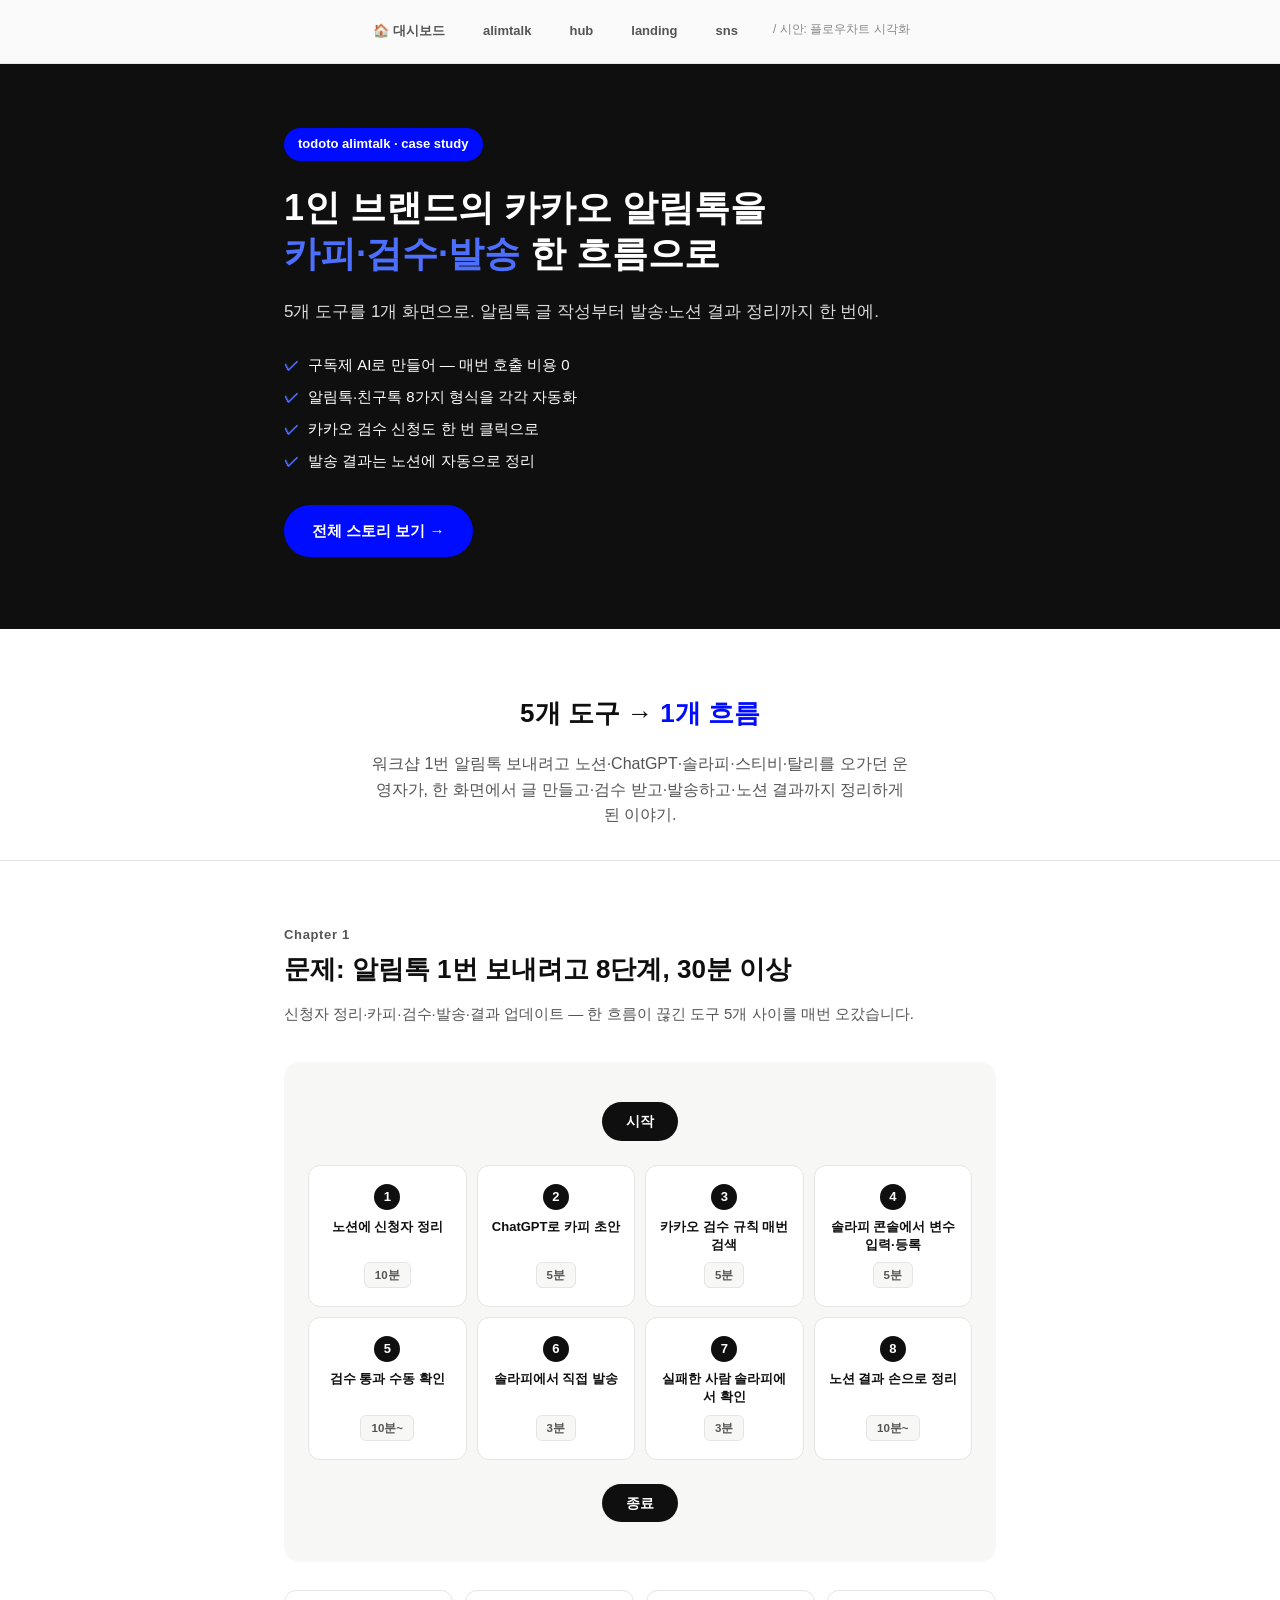
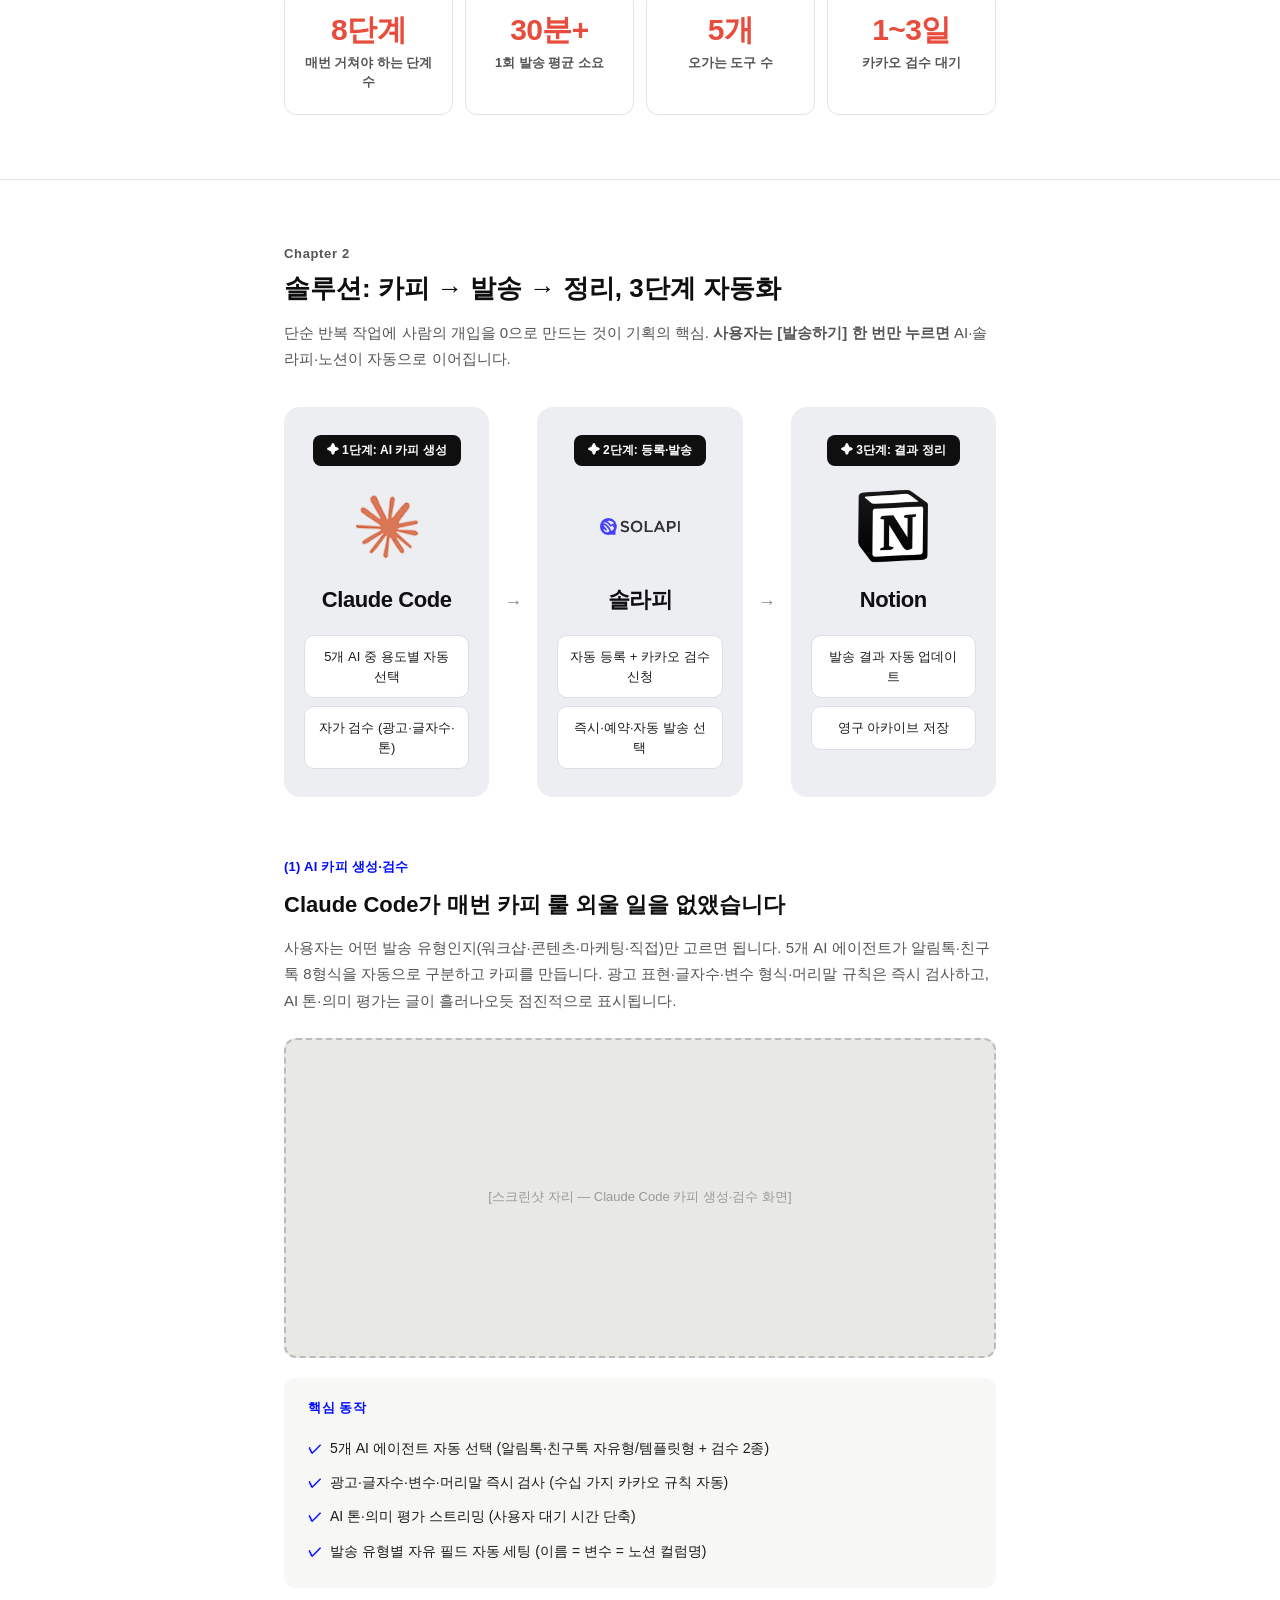
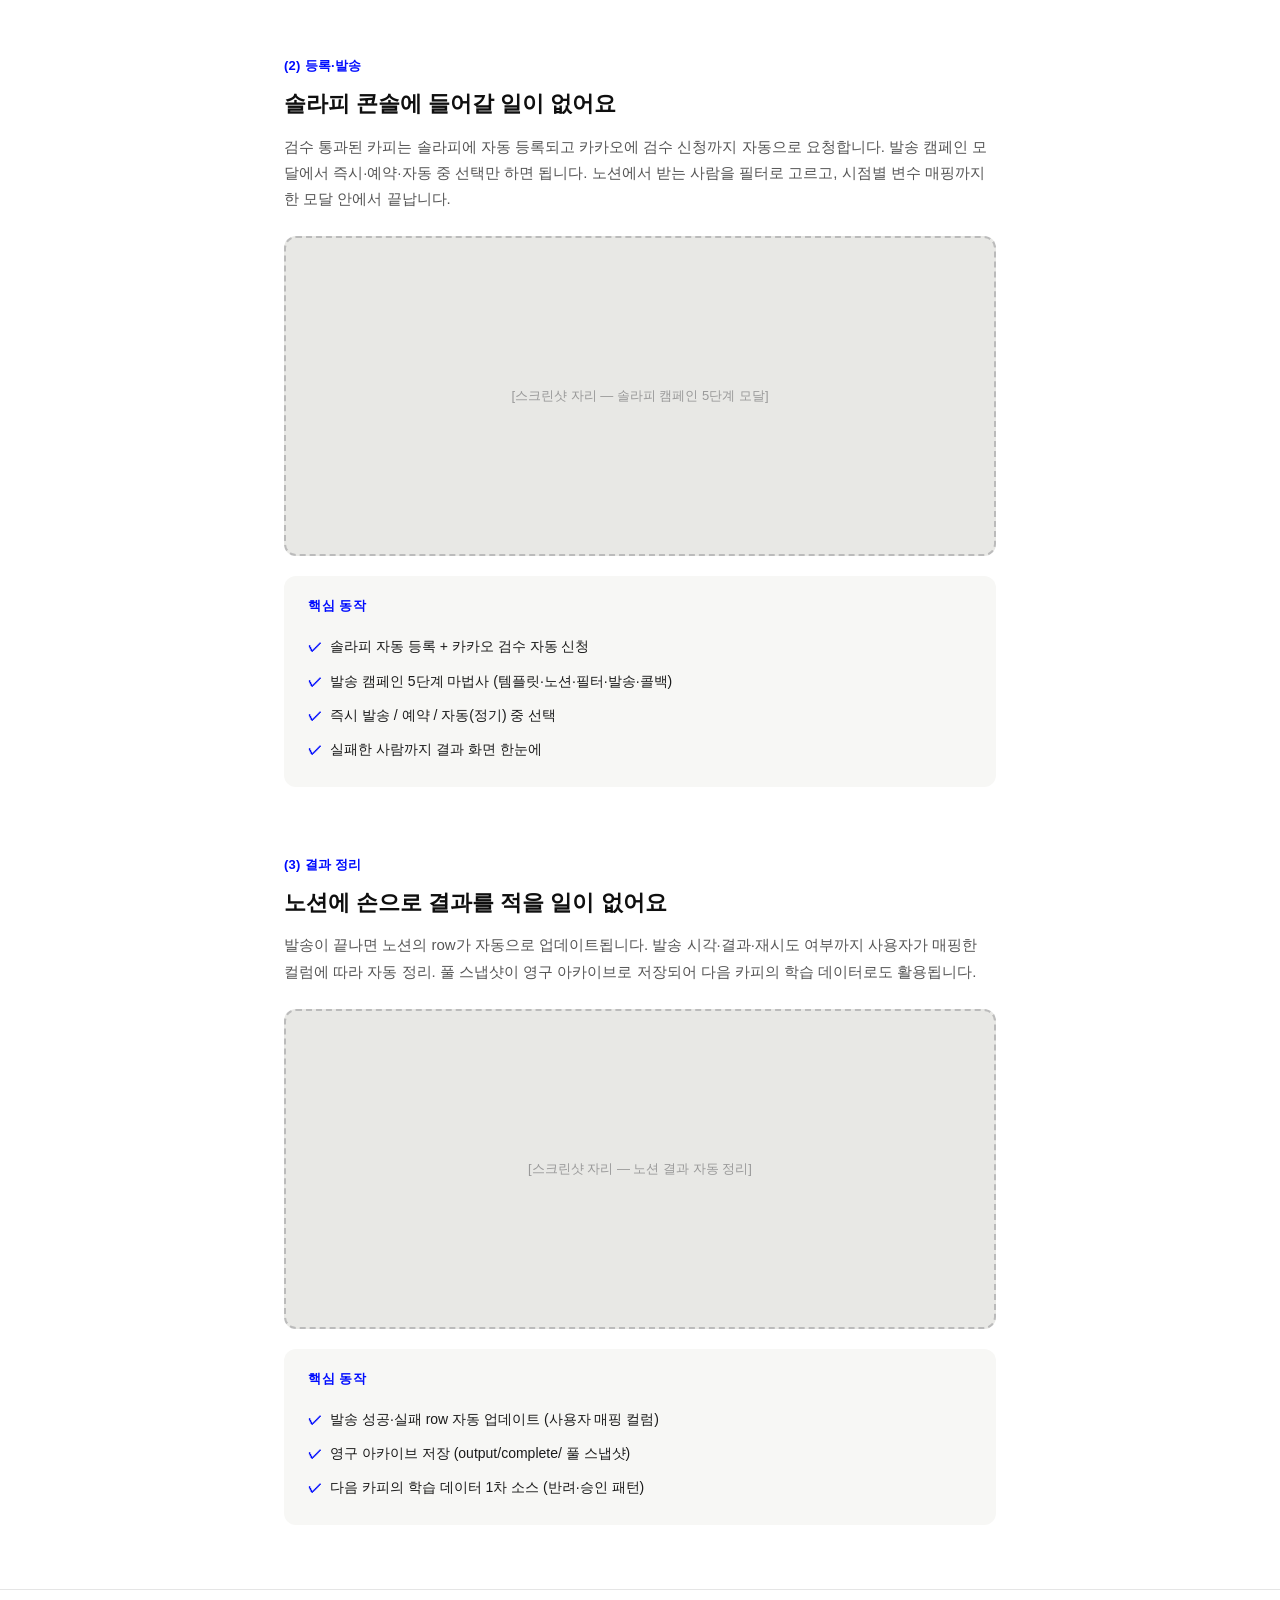
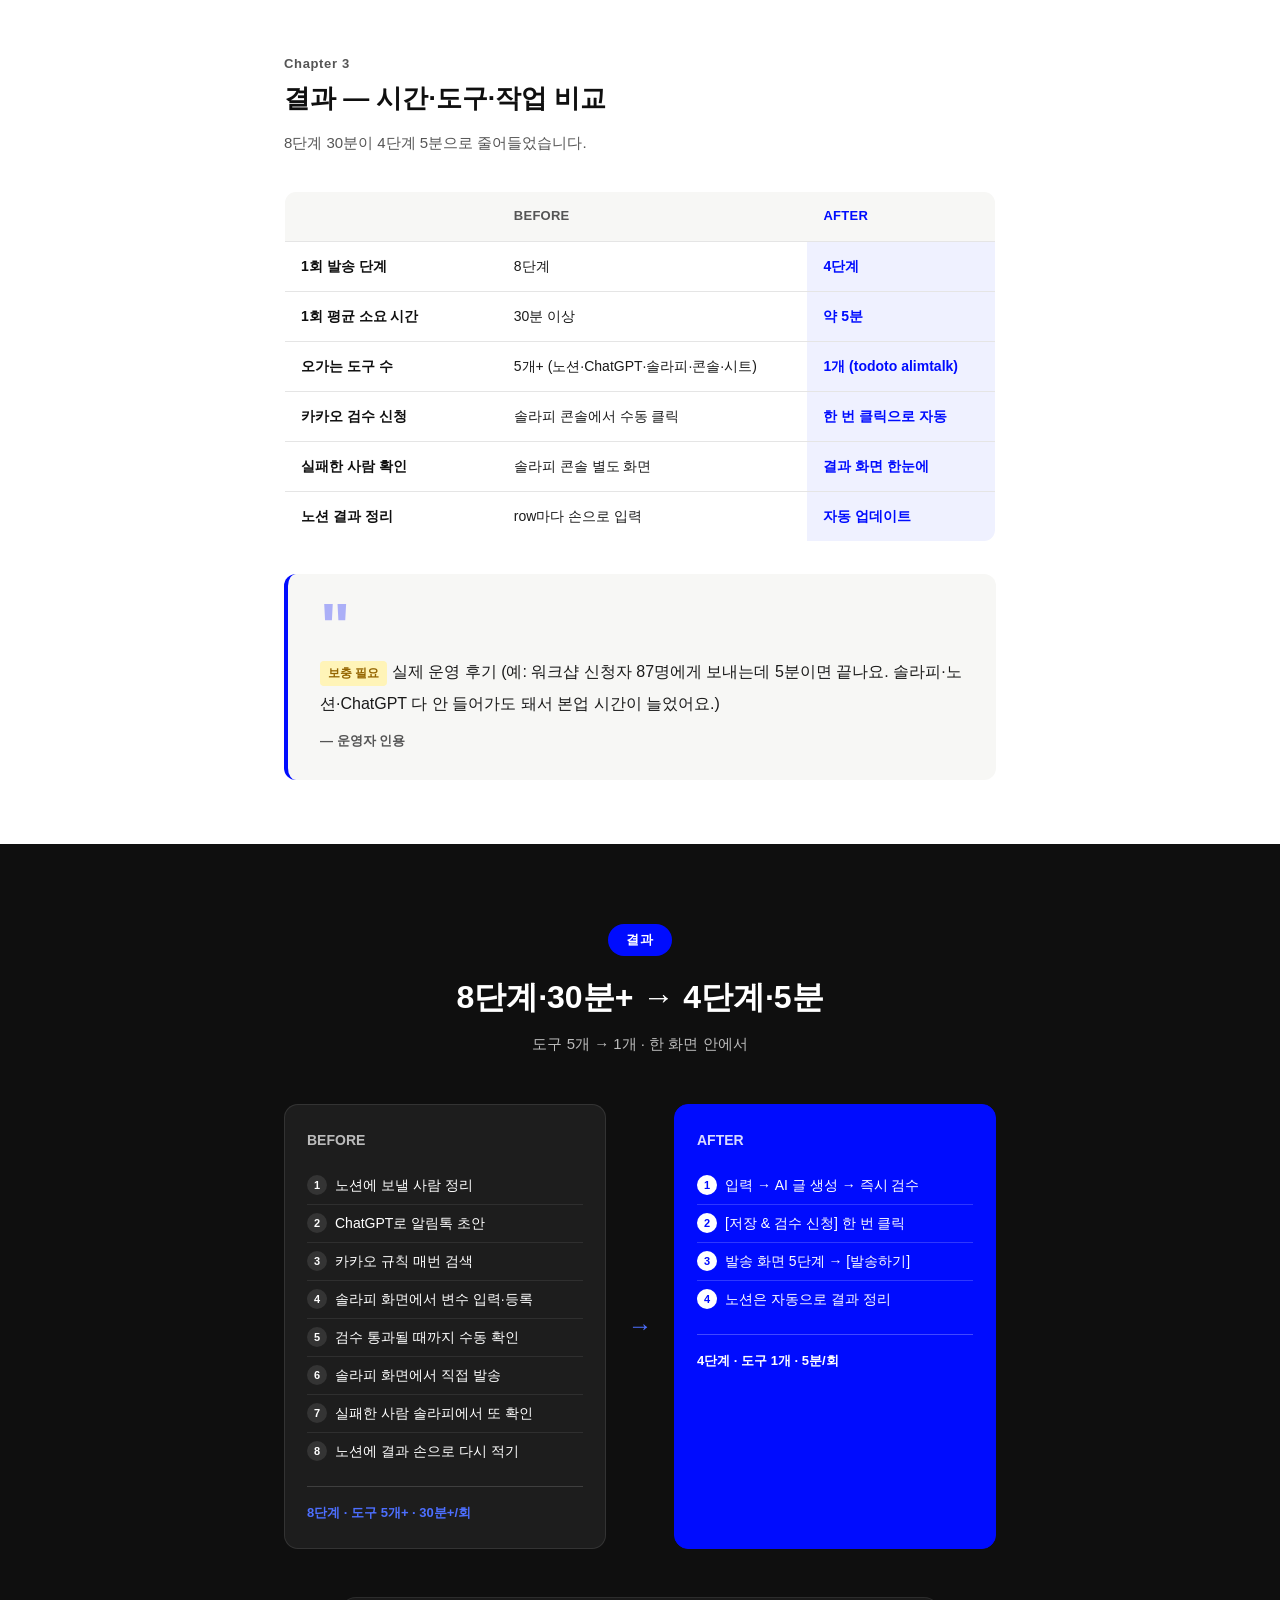
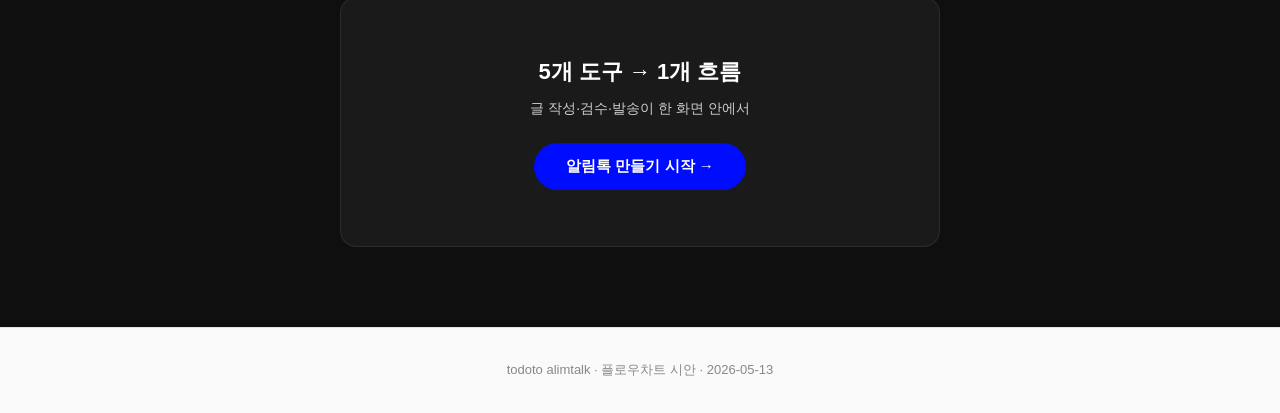
==== alimtalk-flow.html @ 2b2f8ad3 "도구 이름 22px 한 줄 + Chapter 1을 4x2 병렬 그리드로 (페이지 길이 단축)" ====
<!DOCTYPE html>
<html lang="ko">
<head>
<meta charset="UTF-8">
<meta name="viewport" content="width=device-width, initial-scale=1.0">
<title>todoto alimtalk — 플로우차트 시안</title>
<link rel="stylesheet" href="style.css">
</head>
<body>

<nav class="case-nav">
  <a href="index.html">🏠 대시보드</a>
  <a href="alimtalk.html">alimtalk</a>
  <a href="hub.html">hub</a>
  <a href="landing.html">landing</a>
  <a href="sns.html">sns</a>
  <span style="font-size:12px;color:var(--gray-light);padding:6px 12px;">/ 시안: 플로우차트 시각화</span>
</nav>

<section class="hero">
  <div class="container">
    <div class="brand-tag">todoto alimtalk · case study</div>
    <h1>1인 브랜드의 카카오 알림톡을<br><em>카피·검수·발송</em> 한 흐름으로</h1>
    <p class="sub">5개 도구를 1개 화면으로. 알림톡 글 작성부터 발송·노션 결과 정리까지 한 번에.</p>
    <ul class="bullets">
      <li>구독제 AI로 만들어 — 매번 호출 비용 0</li>
      <li>알림톡·친구톡 8가지 형식을 각각 자동화</li>
      <li>카카오 검수 신청도 한 번 클릭으로</li>
      <li>발송 결과는 노션에 자동으로 정리</li>
    </ul>
    <a href="#chapter-1" class="cta">전체 스토리 보기 →</a>
  </div>
</section>

<section class="intro">
  <div class="container">
    <h2>5개 도구 → <em>1개 흐름</em></h2>
    <p>워크샵 1번 알림톡 보내려고 노션·ChatGPT·솔라피·스티비·탈리를 오가던 운영자가, 한 화면에서 글 만들고·검수 받고·발송하고·노션 결과까지 정리하게 된 이야기.</p>
  </div>
</section>

<!-- Chapter 1: 문제 -->
<section class="chapter" id="chapter-1">
  <div class="container">
    <div class="chapter-label">Chapter 1</div>
    <h2 class="chapter-title">문제: 알림톡 1번 보내려고 8단계, 30분 이상</h2>
    <p class="chapter-intro">신청자 정리·카피·검수·발송·결과 업데이트 — 한 흐름이 끊긴 도구 5개 사이를 매번 오갔습니다.</p>

    <div class="flow-board">
      <div class="flow-cap-wrap"><span class="flow-cap">시작</span></div>

      <div class="flow-grid">
        <div class="flow-box">
          <span class="fbnum">1</span>
          <span class="fbtext">노션에 신청자 정리</span>
          <span class="fbtime">10분</span>
        </div>
        <div class="flow-box">
          <span class="fbnum">2</span>
          <span class="fbtext">ChatGPT로 카피 초안</span>
          <span class="fbtime">5분</span>
        </div>
        <div class="flow-box">
          <span class="fbnum">3</span>
          <span class="fbtext">카카오 검수 규칙 매번 검색</span>
          <span class="fbtime">5분</span>
        </div>
        <div class="flow-box">
          <span class="fbnum">4</span>
          <span class="fbtext">솔라피 콘솔에서 변수 입력·등록</span>
          <span class="fbtime">5분</span>
        </div>
        <div class="flow-box">
          <span class="fbnum">5</span>
          <span class="fbtext">검수 통과 수동 확인</span>
          <span class="fbtime">10분~</span>
        </div>
        <div class="flow-box">
          <span class="fbnum">6</span>
          <span class="fbtext">솔라피에서 직접 발송</span>
          <span class="fbtime">3분</span>
        </div>
        <div class="flow-box">
          <span class="fbnum">7</span>
          <span class="fbtext">실패한 사람 솔라피에서 확인</span>
          <span class="fbtime">3분</span>
        </div>
        <div class="flow-box">
          <span class="fbnum">8</span>
          <span class="fbtext">노션 결과 손으로 정리</span>
          <span class="fbtime">10분~</span>
        </div>
      </div>

      <div class="flow-cap-wrap"><span class="flow-cap">종료</span></div>
    </div>

    <div class="pain-stats">
      <div class="pain-stat">
        <div class="ps-num">8단계</div>
        <div class="ps-label">매번 거쳐야 하는 단계 수</div>
      </div>
      <div class="pain-stat">
        <div class="ps-num">30분+</div>
        <div class="ps-label">1회 발송 평균 소요</div>
      </div>
      <div class="pain-stat">
        <div class="ps-num">5개</div>
        <div class="ps-label">오가는 도구 수</div>
      </div>
      <div class="pain-stat">
        <div class="ps-num">1~3일</div>
        <div class="ps-label">카카오 검수 대기</div>
      </div>
    </div>
  </div>
</section>

<!-- Chapter 2: 솔루션 (가로 3단계) -->
<section class="chapter" id="chapter-2">
  <div class="container">
    <div class="chapter-label">Chapter 2</div>
    <h2 class="chapter-title">솔루션: 카피 → 발송 → 정리, 3단계 자동화</h2>
    <p class="chapter-intro">단순 반복 작업에 사람의 개입을 0으로 만드는 것이 기획의 핵심. <strong>사용자는 [발송하기] 한 번만 누르면</strong> AI·솔라피·노션이 자동으로 이어집니다.</p>

    <div class="flow-horizontal">
      <div class="flow-h-step">
        <span class="h-badge">✦ 1단계: AI 카피 생성</span>
        <div class="h-tool-mark">
          <img src="assets/icons/claude-code.png" alt="Claude Code">
        </div>
        <h4 class="h-title">Claude Code</h4>
        <div class="h-feature">5개 AI 중 용도별 자동 선택</div>
        <div class="h-feature">자가 검수 (광고·글자수·톤)</div>
      </div>

      <div class="arrow-x">→</div>

      <div class="flow-h-step">
        <span class="h-badge">✦ 2단계: 등록·발송</span>
        <div class="h-tool-mark">
          <img src="assets/icons/solapi.png" alt="솔라피">
        </div>
        <h4 class="h-title">솔라피</h4>
        <div class="h-feature">자동 등록 + 카카오 검수 신청</div>
        <div class="h-feature">즉시·예약·자동 발송 선택</div>
      </div>

      <div class="arrow-x">→</div>

      <div class="flow-h-step">
        <span class="h-badge">✦ 3단계: 결과 정리</span>
        <div class="h-tool-mark">
          <img src="assets/icons/notion.png" alt="Notion">
        </div>
        <h4 class="h-title">Notion</h4>
        <div class="h-feature">발송 결과 자동 업데이트</div>
        <div class="h-feature">영구 아카이브 저장</div>
      </div>
    </div>

    <!-- 단계별 상세 -->
    <div class="stage-detail">
      <span class="stage-label">(1) AI 카피 생성·검수</span>
      <h3 class="stage-heading">Claude Code가 매번 카피 룰 외울 일을 없앴습니다</h3>
      <p class="stage-body">사용자는 어떤 발송 유형인지(워크샵·콘텐츠·마케팅·직접)만 고르면 됩니다. 5개 AI 에이전트가 알림톡·친구톡 8형식을 자동으로 구분하고 카피를 만듭니다. 광고 표현·글자수·변수 형식·머리말 규칙은 즉시 검사하고, AI 톤·의미 평가는 글이 흘러나오듯 점진적으로 표시됩니다.</p>
      <div class="stage-screenshot">[스크린샷 자리 — Claude Code 카피 생성·검수 화면]</div>
      <div class="stage-aside">
        <h4>핵심 동작</h4>
        <ul>
          <li>5개 AI 에이전트 자동 선택 (알림톡·친구톡 자유형/템플릿형 + 검수 2종)</li>
          <li>광고·글자수·변수·머리말 즉시 검사 (수십 가지 카카오 규칙 자동)</li>
          <li>AI 톤·의미 평가 스트리밍 (사용자 대기 시간 단축)</li>
          <li>발송 유형별 자유 필드 자동 세팅 (이름 = 변수 = 노션 컬럼명)</li>
        </ul>
      </div>
    </div>

    <div class="stage-detail">
      <span class="stage-label">(2) 등록·발송</span>
      <h3 class="stage-heading">솔라피 콘솔에 들어갈 일이 없어요</h3>
      <p class="stage-body">검수 통과된 카피는 솔라피에 자동 등록되고 카카오에 검수 신청까지 자동으로 요청합니다. 발송 캠페인 모달에서 즉시·예약·자동 중 선택만 하면 됩니다. 노션에서 받는 사람을 필터로 고르고, 시점별 변수 매핑까지 한 모달 안에서 끝납니다.</p>
      <div class="stage-screenshot">[스크린샷 자리 — 솔라피 캠페인 5단계 모달]</div>
      <div class="stage-aside">
        <h4>핵심 동작</h4>
        <ul>
          <li>솔라피 자동 등록 + 카카오 검수 자동 신청</li>
          <li>발송 캠페인 5단계 마법사 (템플릿·노션·필터·발송·콜백)</li>
          <li>즉시 발송 / 예약 / 자동(정기) 중 선택</li>
          <li>실패한 사람까지 결과 화면 한눈에</li>
        </ul>
      </div>
    </div>

    <div class="stage-detail">
      <span class="stage-label">(3) 결과 정리</span>
      <h3 class="stage-heading">노션에 손으로 결과를 적을 일이 없어요</h3>
      <p class="stage-body">발송이 끝나면 노션의 row가 자동으로 업데이트됩니다. 발송 시각·결과·재시도 여부까지 사용자가 매핑한 컬럼에 따라 자동 정리. 풀 스냅샷이 영구 아카이브로 저장되어 다음 카피의 학습 데이터로도 활용됩니다.</p>
      <div class="stage-screenshot">[스크린샷 자리 — 노션 결과 자동 정리]</div>
      <div class="stage-aside">
        <h4>핵심 동작</h4>
        <ul>
          <li>발송 성공·실패 row 자동 업데이트 (사용자 매핑 컬럼)</li>
          <li>영구 아카이브 저장 (output/complete/ 풀 스냅샷)</li>
          <li>다음 카피의 학습 데이터 1차 소스 (반려·승인 패턴)</li>
        </ul>
      </div>
    </div>
  </div>
</section>

<!-- Chapter 3: 결과 비교 + 후기 (E) -->
<section class="chapter" id="chapter-3">
  <div class="container">
    <div class="chapter-label">Chapter 3</div>
    <h2 class="chapter-title">결과 — 시간·도구·작업 비교</h2>
    <p class="chapter-intro">8단계 30분이 4단계 5분으로 줄어들었습니다.</p>

    <table class="result-table">
      <thead>
        <tr>
          <th></th>
          <th>BEFORE</th>
          <th class="th-after">AFTER</th>
        </tr>
      </thead>
      <tbody>
        <tr>
          <td>1회 발송 단계</td>
          <td>8단계</td>
          <td class="cell-after">4단계</td>
        </tr>
        <tr>
          <td>1회 평균 소요 시간</td>
          <td>30분 이상</td>
          <td class="cell-after">약 5분</td>
        </tr>
        <tr>
          <td>오가는 도구 수</td>
          <td>5개+ (노션·ChatGPT·솔라피·콘솔·시트)</td>
          <td class="cell-after">1개 (todoto alimtalk)</td>
        </tr>
        <tr>
          <td>카카오 검수 신청</td>
          <td>솔라피 콘솔에서 수동 클릭</td>
          <td class="cell-after">한 번 클릭으로 자동</td>
        </tr>
        <tr>
          <td>실패한 사람 확인</td>
          <td>솔라피 콘솔 별도 화면</td>
          <td class="cell-after">결과 화면 한눈에</td>
        </tr>
        <tr>
          <td>노션 결과 정리</td>
          <td>row마다 손으로 입력</td>
          <td class="cell-after">자동 업데이트</td>
        </tr>
      </tbody>
    </table>

    <div class="quote-card">
      <div class="quote-mark">"</div>
      <p class="quote-text"><span class="todo">보충 필요</span> 실제 운영 후기 (예: 워크샵 신청자 87명에게 보내는데 5분이면 끝나요. 솔라피·노션·ChatGPT 다 안 들어가도 돼서 본업 시간이 늘었어요.)</p>
      <div class="quote-author">— 운영자 인용</div>
    </div>
  </div>
</section>

<!-- Chapter 4: 결과 (원본 AFTER 섹션) -->
<section class="after-section">
  <div class="container">
    <span class="badge">결과</span>
    <h2>8단계·30분+ → 4단계·5분</h2>
    <p class="sub">도구 5개 → 1개 · 한 화면 안에서</p>

    <div class="ba-grid">
      <div class="ba-card">
        <h3>BEFORE</h3>
        <ol>
          <li>노션에 보낼 사람 정리</li>
          <li>ChatGPT로 알림톡 초안</li>
          <li>카카오 규칙 매번 검색</li>
          <li>솔라피 화면에서 변수 입력·등록</li>
          <li>검수 통과될 때까지 수동 확인</li>
          <li>솔라피 화면에서 직접 발송</li>
          <li>실패한 사람 솔라피에서 또 확인</li>
          <li>노션에 결과 손으로 다시 적기</li>
        </ol>
        <div class="summary">8단계 · 도구 5개+ · 30분+/회</div>
      </div>

      <div class="ba-arrow">→</div>

      <div class="ba-card after">
        <h3>AFTER</h3>
        <ol>
          <li>입력 → AI 글 생성 → 즉시 검수</li>
          <li>[저장 & 검수 신청] 한 번 클릭</li>
          <li>발송 화면 5단계 → [발송하기]</li>
          <li>노션은 자동으로 결과 정리</li>
        </ol>
        <div class="summary">4단계 · 도구 1개 · 5분/회</div>
      </div>
    </div>

    <div class="cta-band">
      <h3>5개 도구 → 1개 흐름</h3>
      <p>글 작성·검수·발송이 한 화면 안에서</p>
      <button>알림톡 만들기 시작 →</button>
    </div>
  </div>
</section>

<footer>todoto alimtalk · 플로우차트 시안 · 2026-05-13</footer>

</body>
</html>
---- style.css ----
:root {
  --brand: #000cfe;
  --brand-bright: #4D6FFF;
  --brand-soft: #EFF1FF;
  --ink: #0F0F0F;
  --ink-2: #1A1A1A;
  --gray: #555;
  --gray-light: #888;
  --line: #E5E5E5;
  --bg-soft: #F7F7F5;
}
* { box-sizing: border-box; margin: 0; padding: 0; }
body {
  font-family: -apple-system, BlinkMacSystemFont, "Pretendard", "Apple SD Gothic Neo", sans-serif;
  color: var(--ink);
  background: #fff;
  line-height: 1.6;
  font-size: 16px;
}
.container { max-width: 760px; margin: 0 auto; padding: 0 24px; }

/* CASE NAV */
.case-nav {
  display: flex;
  gap: 8px;
  padding: 14px 24px;
  background: #fafafa;
  border-bottom: 1px solid var(--line);
  justify-content: center;
  flex-wrap: wrap;
}
.case-nav a {
  text-decoration: none;
  color: var(--gray);
  font-size: 13px;
  font-weight: 600;
  padding: 6px 14px;
  border-radius: 999px;
  border: 1px solid transparent;
}
.case-nav a:hover { border-color: var(--line); }
.case-nav a.active { background: var(--brand); color: #fff; }

/* HERO — 검정 + 흰색 */
.hero { background: var(--ink); color: #fff; padding: 64px 0 72px; }
.hero .brand-tag {
  display: inline-block;
  font-size: 13px;
  font-weight: 600;
  padding: 6px 14px;
  background: var(--brand);
  color: #fff;
  border-radius: 999px;
  margin-bottom: 24px;
}
.hero h1 { font-size: 36px; font-weight: 800; line-height: 1.3; color: #fff; margin-bottom: 20px; }
.hero h1 em { color: var(--brand-bright); font-style: normal; }
.hero .sub { font-size: 17px; color: rgba(255,255,255,0.85); margin-bottom: 28px; }
.hero .bullets { list-style: none; margin-bottom: 32px; }
.hero .bullets li {
  font-size: 15px;
  color: #fff;
  margin-bottom: 8px;
  padding-left: 24px;
  position: relative;
}
.hero .bullets li::before {
  content: "✓";
  position: absolute;
  left: 0;
  font-weight: 700;
  color: var(--brand-bright);
}
.hero .cta {
  display: inline-block;
  background: var(--brand);
  color: #fff;
  padding: 14px 28px;
  border: none;
  border-radius: 999px;
  font-size: 15px;
  font-weight: 700;
  cursor: pointer;
  text-decoration: none;
}

/* INTRO */
.intro { padding: 64px 0 32px; text-align: center; }
.intro h2 { font-size: 26px; font-weight: 800; margin-bottom: 16px; }
.intro h2 em { color: var(--brand); font-style: normal; }
.intro p { font-size: 16px; color: var(--gray); max-width: 540px; margin: 0 auto; }

/* STEP */
.step { padding: 64px 0; border-top: 1px solid var(--line); }
.step-num {
  font-size: 56px;
  font-weight: 800;
  color: var(--brand);
  line-height: 1;
  margin-bottom: 16px;
  letter-spacing: -0.02em;
}
.step-title { font-size: 24px; font-weight: 800; line-height: 1.35; margin-bottom: 8px; }
.step-title em { color: var(--brand); font-style: normal; }
.step-sub { font-size: 15px; color: var(--gray); margin-bottom: 36px; }

/* case-card */
.case-card {
  background: var(--bg-soft);
  border-radius: 14px;
  padding: 28px;
  margin-bottom: 32px;
  border-left: 4px solid var(--brand);
}
.case-card .who { font-size: 13px; font-weight: 600; color: var(--gray); margin-bottom: 12px; }
.case-card .quote { font-size: 16px; color: var(--ink-2); line-height: 1.7; }
.case-card .quote strong { color: var(--brand); font-weight: 700; }

/* pain-list */
.pain-list { list-style: none; margin-top: 24px; }
.pain-list li {
  padding: 14px 0 14px 32px;
  border-bottom: 1px solid var(--line);
  position: relative;
  font-size: 15px;
  color: var(--ink-2);
}
.pain-list li::before {
  content: "!";
  position: absolute;
  left: 0;
  top: 14px;
  width: 22px;
  height: 22px;
  background: #FFE5E5;
  color: #C00;
  border-radius: 50%;
  text-align: center;
  line-height: 22px;
  font-size: 12px;
  font-weight: 800;
}
.pain-list li strong { color: var(--brand); }

/* TRIAL */
.trial-list { display: grid; gap: 16px; margin-top: 24px; }
.trial-card {
  background: #fff;
  border: 1px solid var(--line);
  border-radius: 14px;
  padding: 24px 26px;
}
.trial-card .ti { display: flex; align-items: center; gap: 12px; margin-bottom: 18px; }
.trial-card .ti .tn {
  flex-shrink: 0;
  width: 30px;
  height: 30px;
  background: var(--brand);
  color: #fff;
  border-radius: 50%;
  text-align: center;
  line-height: 30px;
  font-size: 13px;
  font-weight: 800;
}
.trial-card .ti .tt { font-size: 16px; font-weight: 800; color: var(--ink); flex: 1; }
.trial-card .tarrow {
  display: grid;
  grid-template-columns: 1fr 32px 1fr;
  gap: 14px;
  align-items: stretch;
}
.trial-card .tbox {
  background: var(--bg-soft);
  border-radius: 10px;
  padding: 16px 18px;
  font-size: 14px;
  color: var(--gray);
  line-height: 1.6;
}
.trial-card .tbox.fix {
  background: var(--brand-soft);
  color: var(--ink-2);
  border: 1px solid #D5DAFF;
}
.trial-card .tbox .tlabel {
  display: block;
  font-size: 11px;
  font-weight: 700;
  color: var(--gray-light);
  margin-bottom: 6px;
  letter-spacing: 0.05em;
}
.trial-card .tbox.fix .tlabel { color: var(--brand); }
.trial-card .arrow-mid {
  align-self: center;
  text-align: center;
  color: var(--brand);
  font-size: 20px;
  font-weight: 700;
}

/* screen-card */
.screen-card { background: var(--bg-soft); border-radius: 14px; padding: 32px; margin-bottom: 20px; }
.screen-card .label {
  display: inline-block;
  font-size: 12px;
  font-weight: 700;
  padding: 5px 12px;
  background: var(--brand);
  color: #fff;
  border-radius: 6px;
  margin-bottom: 16px;
}
.screen-card h4 { font-size: 20px; font-weight: 800; margin-bottom: 12px; }
.screen-card p { font-size: 15px; color: var(--gray); line-height: 1.7; }
.placeholder-img {
  margin-top: 24px;
  background: #E8E8E5;
  border: 2px dashed #BBB;
  border-radius: 10px;
  height: 320px;
  display: flex;
  align-items: center;
  justify-content: center;
  color: #999;
  font-size: 14px;
}

/* BEFORE 다이어그램 */
.before-section { background: var(--bg-soft); padding: 72px 0; text-align: center; }
.before-section .badge-line {
  display: inline-block;
  background: #fff;
  color: var(--gray);
  font-weight: 700;
  font-size: 13px;
  padding: 6px 18px;
  border-radius: 999px;
  margin-bottom: 16px;
  border: 1px solid var(--line);
  letter-spacing: 0.05em;
}
.before-section h2 { font-size: 28px; font-weight: 800; margin-bottom: 8px; }
.before-section .sub { font-size: 14px; color: var(--gray); margin-bottom: 36px; }
.before-row {
  display: grid;
  grid-template-columns: 1fr 24px 1fr 24px 1fr;
  gap: 8px;
  align-items: center;
  margin-bottom: 24px;
}
.before-step-box { background: #fff; border: 1px solid var(--line); border-radius: 14px; padding: 28px 16px; text-align: center; }
.before-step-box .num {
  display: inline-block;
  width: 32px;
  height: 32px;
  background: var(--gray-light);
  color: #fff;
  border-radius: 50%;
  line-height: 32px;
  font-size: 14px;
  font-weight: 800;
  margin-bottom: 14px;
}
.before-step-box .tool { font-size: 16px; font-weight: 800; margin-bottom: 4px; color: var(--ink); }
.before-step-box .desc { font-size: 12px; color: var(--gray); line-height: 1.5; }
.before-row .arrow-x { color: var(--gray-light); font-size: 18px; text-align: center; }
.before-summary-bar {
  background: #fff;
  border: 1px solid var(--line);
  border-radius: 12px;
  padding: 14px 24px;
  font-size: 14px;
  color: var(--ink-2);
  display: inline-block;
}
.before-summary-bar strong { font-weight: 700; }
.before-summary-bar .sep { color: var(--gray-light); margin: 0 14px; }

/* AFTER (다크) — 좌우 BEFORE/AFTER 비교 카드 */
.after-section { background: var(--ink); color: #fff; padding: 80px 0; text-align: center; }
.after-section .badge {
  display: inline-block;
  background: var(--brand);
  color: #fff;
  font-weight: 800;
  font-size: 13px;
  padding: 6px 18px;
  border-radius: 999px;
  margin-bottom: 16px;
  letter-spacing: 0.05em;
}
.after-section h2 { font-size: 32px; font-weight: 800; margin-bottom: 8px; }
.after-section .sub { font-size: 15px; color: #BBB; margin-bottom: 48px; }
.ba-grid {
  display: grid;
  grid-template-columns: 1fr 36px 1fr;
  gap: 16px;
  text-align: left;
  margin-bottom: 48px;
}
.ba-card {
  background: rgba(255,255,255,0.06);
  border: 1px solid rgba(255,255,255,0.1);
  border-radius: 14px;
  padding: 24px 22px;
}
.ba-card.after { background: var(--brand); color: #fff; border-color: var(--brand); }
.ba-card h3 { font-size: 14px; font-weight: 700; margin-bottom: 16px; color: #BBB; }
.ba-card.after h3 { color: rgba(255,255,255,0.85); }
.ba-card ol { list-style: none; counter-reset: step; }
.ba-card ol li {
  counter-increment: step;
  padding: 8px 0 8px 28px;
  font-size: 14px;
  line-height: 1.5;
  position: relative;
  border-bottom: 1px solid rgba(255,255,255,0.08);
}
.ba-card.after ol li { border-bottom-color: rgba(255,255,255,0.18); }
.ba-card ol li:last-child { border: none; }
.ba-card ol li::before {
  content: counter(step);
  position: absolute;
  left: 0;
  top: 8px;
  width: 20px;
  height: 20px;
  background: rgba(255,255,255,0.1);
  border-radius: 50%;
  text-align: center;
  line-height: 20px;
  font-size: 11px;
  font-weight: 700;
}
.ba-card.after ol li::before { background: #fff; color: var(--brand); }
.ba-card .summary {
  margin-top: 16px;
  padding-top: 16px;
  border-top: 1px solid rgba(255,255,255,0.15);
  font-size: 13px;
  font-weight: 700;
  color: var(--brand-bright);
}
.ba-card.after .summary { border-top-color: rgba(255,255,255,0.25); color: #fff; }
.ba-arrow { align-self: center; text-align: center; font-size: 24px; color: var(--brand-bright); font-weight: 700; }

/* CTA */
.cta-band {
  background: var(--ink-2);
  color: #fff;
  padding: 56px 28px;
  text-align: center;
  border-radius: 16px;
  max-width: 600px;
  margin: 0 auto;
  border: 1px solid rgba(255,255,255,0.08);
}
.cta-band h3 { font-size: 22px; font-weight: 800; margin-bottom: 8px; }
.cta-band p { font-size: 14px; margin-bottom: 24px; color: rgba(255,255,255,0.78); }
.cta-band button {
  background: var(--brand);
  color: #fff;
  padding: 14px 32px;
  border: none;
  border-radius: 999px;
  font-size: 15px;
  font-weight: 700;
  cursor: pointer;
}

/* todo */
.todo {
  display: inline-block;
  background: #FFF4B8;
  color: #946400;
  font-size: 12px;
  font-weight: 600;
  padding: 2px 8px;
  border-radius: 4px;
  margin: 4px 0;
}

footer {
  padding: 32px 0;
  text-align: center;
  font-size: 13px;
  color: var(--gray-light);
  border-top: 1px solid var(--line);
  background: #FAFAFA;
}

@media (max-width: 640px) {
  /* Container */
  .container { padding: 0 16px; }

  /* Case nav */
  .case-nav { gap: 4px; padding: 10px 12px; }
  .case-nav a { font-size: 12px; padding: 5px 10px; }

  /* HERO */
  .hero { padding: 44px 0 52px; }
  .hero .brand-tag { font-size: 12px; padding: 5px 12px; margin-bottom: 18px; }
  .hero h1 { font-size: 26px; line-height: 1.3; margin-bottom: 16px; }
  .hero .sub { font-size: 15px; line-height: 1.55; margin-bottom: 22px; }
  .hero .bullets { margin-bottom: 24px; }
  .hero .bullets li { font-size: 14px; margin-bottom: 7px; line-height: 1.55; }
  .hero .cta { font-size: 14px; padding: 12px 24px; }

  /* INTRO */
  .intro { padding: 44px 0 20px; }
  .intro h2 { font-size: 22px; line-height: 1.3; margin-bottom: 12px; }
  .intro p { font-size: 14px; line-height: 1.65; }

  /* STEP */
  .step { padding: 48px 0; }
  .step-num { font-size: 42px; margin-bottom: 12px; }
  .step-title { font-size: 20px; line-height: 1.3; }
  .step-sub { font-size: 13px; margin-bottom: 26px; }

  /* case-card (인용) */
  .case-card { padding: 20px; margin-bottom: 24px; border-radius: 12px; }
  .case-card .who { font-size: 12px; margin-bottom: 10px; }
  .case-card .quote { font-size: 14px; line-height: 1.65; }

  /* pain-list */
  .pain-list li { font-size: 14px; padding: 12px 0 12px 30px; line-height: 1.55; }
  .pain-list li::before { top: 13px; width: 20px; height: 20px; line-height: 20px; font-size: 11px; }

  /* Trial */
  .trial-list { gap: 14px; }
  .trial-card { padding: 18px 18px; border-radius: 12px; }
  .trial-card .ti { gap: 10px; margin-bottom: 14px; }
  .trial-card .ti .tn { width: 26px; height: 26px; line-height: 26px; font-size: 12px; }
  .trial-card .ti .tt { font-size: 15px; line-height: 1.45; }
  .trial-card .tarrow { grid-template-columns: 1fr; gap: 10px; }
  .trial-card .tbox { padding: 14px 16px; font-size: 13px; line-height: 1.55; border-radius: 8px; }
  .trial-card .tbox .tlabel { font-size: 10px; margin-bottom: 5px; }
  .trial-card .arrow-mid { transform: rotate(90deg); font-size: 18px; }

  /* Screen card */
  .screen-card { padding: 22px 20px; border-radius: 12px; }
  .screen-card .label { font-size: 11px; padding: 4px 10px; margin-bottom: 12px; }
  .screen-card h4 { font-size: 16px; line-height: 1.35; margin-bottom: 10px; }
  .screen-card p { font-size: 13.5px; line-height: 1.65; }
  .placeholder-img { height: 180px; font-size: 12px; margin-top: 18px; }

  /* BEFORE 다이어그램 */
  .before-section { padding: 52px 0; }
  .before-section .badge-line { font-size: 12px; padding: 5px 14px; }
  .before-section h2 { font-size: 22px; line-height: 1.3; }
  .before-section .sub { font-size: 13px; margin-bottom: 28px; }
  .before-row { grid-template-columns: 1fr; gap: 10px; }
  .before-row .arrow-x { transform: rotate(90deg); font-size: 16px; }
  .before-step-box { padding: 20px 16px; border-radius: 12px; }
  .before-step-box .num { width: 28px; height: 28px; line-height: 28px; font-size: 13px; margin-bottom: 10px; }
  .before-step-box .tool { font-size: 15px; }
  .before-step-box .desc { font-size: 12px; }
  .before-summary-bar { font-size: 13px; padding: 12px 18px; line-height: 1.5; }
  .before-summary-bar .sep { margin: 0 10px; }

  /* AFTER */
  .after-section { padding: 56px 0; }
  .after-section .badge { font-size: 12px; padding: 5px 14px; }
  .after-section h2 { font-size: 24px; line-height: 1.3; }
  .after-section .sub { font-size: 13px; margin-bottom: 32px; }
  .ba-grid { grid-template-columns: 1fr; gap: 12px; margin-bottom: 32px; }
  .ba-arrow { transform: rotate(90deg); font-size: 20px; }
  .ba-card { padding: 20px; border-radius: 12px; }
  .ba-card h3 { font-size: 12px; margin-bottom: 14px; letter-spacing: 0.04em; }
  .ba-card ol li { font-size: 13px; padding: 7px 0 7px 26px; line-height: 1.5; }
  .ba-card ol li::before { width: 18px; height: 18px; line-height: 18px; font-size: 10px; }
  .ba-card .summary { font-size: 12px; margin-top: 14px; padding-top: 14px; line-height: 1.55; }

  /* CTA */
  .cta-band { padding: 36px 22px; border-radius: 14px; }
  .cta-band h3 { font-size: 18px; line-height: 1.35; }
  .cta-band p { font-size: 13px; margin-bottom: 20px; line-height: 1.55; }
  .cta-band button { font-size: 14px; padding: 12px 26px; }

  /* Todo 강조 */
  .todo { font-size: 11px; padding: 2px 7px; }

  /* Footer */
  footer { padding: 24px 0; font-size: 12px; }

  /* Flowchart 모바일 */
  .chapter { padding: 44px 0; }
  .chapter-label { font-size: 12px; }
  .chapter-title { font-size: 22px; line-height: 1.3; }
  .chapter-intro { font-size: 14px; margin-bottom: 28px; }
  .flow-board { padding: 28px 14px; border-radius: 14px; }
  .flow-board.with-total { padding-right: 14px; }
  .flow-cap { font-size: 13px; padding: 7px 20px; }
  .flow-link { height: 18px; }
  .flow-box { padding: 12px 14px; max-width: 100%; gap: 10px; border-radius: 10px; }
  .flow-box .fbnum { width: 24px; height: 24px; line-height: 24px; font-size: 12px; }
  .flow-box .fbtext { font-size: 13.5px; line-height: 1.4; }
  .flow-box .fbtime { font-size: 11px; padding: 2px 8px; }
  .flow-total { position: static; transform: none; flex-direction: column; margin-top: 18px; }
  .flow-total-line { display: none; }
  .flow-total-badge { font-size: 12.5px; padding: 8px 14px; line-height: 1.45; text-align: center; }
  .flow-group { padding: 14px 12px; max-width: 100%; }
  .flow-group-header { font-size: 12px; padding: 5px 12px; margin-top: -28px; }
  .flow-callout { font-size: 12px; padding: 7px 14px; }
  .flow-horizontal { grid-template-columns: 1fr; gap: 14px; }
  .flow-horizontal .arrow-x { transform: rotate(90deg); }
  .flow-h-step { padding: 20px 16px; }
  .flow-h-step .h-title { font-size: 16px; }
  .flow-h-step .h-feature { font-size: 12.5px; }
}

/* === FLOWCHART (Chapter 시각화) === */
.chapter { padding: 64px 0; border-top: 1px solid var(--line); }
.chapter-label {
  font-size: 13px;
  font-weight: 700;
  color: var(--gray);
  margin-bottom: 6px;
  letter-spacing: 0.05em;
}
.chapter-title { font-size: 26px; font-weight: 800; margin-bottom: 14px; line-height: 1.35; }
.chapter-intro { font-size: 15px; color: var(--gray); line-height: 1.7; margin-bottom: 36px; }

.flow-board {
  background: var(--bg-soft);
  border-radius: 16px;
  padding: 40px 24px;
  position: relative;
}
.flow-board.with-total { padding-right: 180px; }
.flow-cap-wrap { text-align: center; }
.flow-cap {
  display: inline-block;
  background: var(--ink);
  color: #fff;
  padding: 8px 24px;
  border-radius: 999px;
  font-size: 14px;
  font-weight: 700;
}
.flow-link {
  width: 2px;
  height: 22px;
  border-left: 2px dashed #BBB;
  margin: 4px auto;
}
.flow-box {
  background: #fff;
  border: 1px solid var(--line);
  border-radius: 12px;
  padding: 14px 20px;
  display: flex;
  align-items: center;
  gap: 14px;
  max-width: 440px;
  margin: 0 auto;
}
.flow-box .fbnum {
  width: 26px;
  height: 26px;
  background: var(--ink);
  color: #fff;
  border-radius: 50%;
  text-align: center;
  line-height: 26px;
  font-size: 13px;
  font-weight: 800;
  flex-shrink: 0;
}
.flow-box .fbtext {
  flex: 1;
  font-size: 14.5px;
  font-weight: 700;
  color: var(--ink);
  line-height: 1.4;
}
.flow-box .fbtime {
  background: var(--bg-soft);
  border: 1px solid var(--line);
  border-radius: 6px;
  padding: 3px 10px;
  font-size: 12px;
  color: var(--gray);
  font-weight: 600;
  white-space: nowrap;
}

.flow-total {
  position: absolute;
  right: 24px;
  top: 60px;
  bottom: 60px;
  display: flex;
  align-items: center;
}
.flow-total-line {
  width: 2px;
  background: #E74C3C;
  height: 100%;
  margin-right: -1px;
}
.flow-total-badge {
  background: #fff;
  border: 2px solid #E74C3C;
  color: #E74C3C;
  padding: 12px 18px;
  border-radius: 999px;
  font-size: 13.5px;
  font-weight: 800;
  white-space: nowrap;
  text-align: center;
  line-height: 1.4;
  position: relative;
  z-index: 1;
}

.flow-group {
  background: #F0F4FF;
  border: 1.5px dashed var(--brand-bright);
  border-radius: 14px;
  padding: 22px 20px;
  max-width: 460px;
  margin: 0 auto;
}
.flow-group-header {
  display: inline-block;
  background: var(--brand);
  color: #fff;
  font-size: 13px;
  font-weight: 700;
  padding: 6px 14px;
  border-radius: 999px;
  margin-top: -32px;
  margin-bottom: 14px;
}
.flow-group .flow-box {
  background: #fff;
  margin-bottom: 0;
  max-width: 100%;
}
.flow-group .flow-link { height: 16px; }

.flow-callout-wrap { text-align: center; }
.flow-callout {
  display: inline-block;
  background: #E74C3C;
  color: #fff;
  border-radius: 16px;
  padding: 8px 16px;
  font-size: 13px;
  font-weight: 700;
  position: relative;
  margin: 0 auto 12px;
}
.flow-callout::after {
  content: "";
  position: absolute;
  bottom: -7px;
  left: 50%;
  transform: translateX(-50%);
  width: 0;
  height: 0;
  border-left: 7px solid transparent;
  border-right: 7px solid transparent;
  border-top: 7px solid #E74C3C;
}

/* === 가로 3단계 (도구별 솔루션) === */
.flow-horizontal {
  display: grid;
  grid-template-columns: 1fr 32px 1fr 32px 1fr;
  gap: 8px;
  align-items: stretch;
  max-width: 800px;
  margin: 0 auto;
}
.flow-h-step {
  background: #ECEEF2;
  border: none;
  border-radius: 16px;
  padding: 28px 20px;
  text-align: center;
  display: flex;
  flex-direction: column;
}
.flow-h-step .h-badge {
  display: inline-block;
  background: var(--ink);
  color: #fff;
  padding: 6px 14px;
  border-radius: 8px;
  font-size: 12px;
  font-weight: 700;
  margin: 0 auto 16px;
}
.flow-h-step .h-tool-mark {
  display: flex;
  width: 80px;
  height: 80px;
  align-items: center;
  justify-content: center;
  margin: 4px auto 12px;
}
.flow-h-step .h-title {
  font-size: 22px;
  font-weight: 800;
  margin: 4px 0 18px;
  color: var(--ink);
  letter-spacing: -0.02em;
  white-space: nowrap;
}
.flow-h-step .h-tool-mark svg {
  fill: currentColor;
  stroke: currentColor;
}
.flow-h-step .h-tool-mark img {
  width: 80px;
  height: 80px;
  object-fit: contain;
}

/* === 페인 정량 박스 (Chapter 1 끝) === */
.pain-stats {
  display: grid;
  grid-template-columns: repeat(4, 1fr);
  gap: 12px;
  margin-top: 28px;
}
.pain-stat {
  background: #fff;
  border: 1px solid var(--line);
  border-radius: 12px;
  padding: 22px 18px;
  text-align: center;
}
.pain-stat .ps-num {
  font-size: 30px;
  font-weight: 800;
  color: #E74C3C;
  line-height: 1.1;
  margin-bottom: 8px;
  letter-spacing: -0.02em;
}
.pain-stat .ps-label {
  font-size: 13px;
  color: var(--gray);
  font-weight: 600;
  line-height: 1.45;
}
.flow-h-step .h-feature {
  background: #fff;
  border: 1px solid #DCDFE6;
  border-radius: 10px;
  padding: 11px 12px;
  font-size: 13px;
  color: var(--ink-2);
  margin-bottom: 8px;
  line-height: 1.5;
  font-weight: 500;
}
.flow-h-step .h-feature:last-child { margin-bottom: 0; }
.flow-horizontal > .arrow-x {
  align-self: center;
  text-align: center;
  color: var(--gray-light);
  font-size: 18px;
  font-weight: 700;
}

/* === Chapter 2 단계별 상세 (D) === */
.stage-detail {
  margin-top: 56px;
  max-width: 760px;
  margin-left: auto;
  margin-right: auto;
}
.stage-detail + .stage-detail { margin-top: 64px; }
.stage-detail .stage-label {
  display: inline-block;
  font-size: 13px;
  font-weight: 800;
  color: var(--brand);
  margin-bottom: 12px;
  letter-spacing: 0.02em;
}
.stage-detail .stage-heading {
  font-size: 22px;
  font-weight: 800;
  margin-bottom: 14px;
  line-height: 1.4;
  color: var(--ink);
}
.stage-detail .stage-body {
  font-size: 15px;
  color: var(--gray);
  line-height: 1.75;
  margin-bottom: 24px;
}
.stage-detail .stage-screenshot {
  background: #E8E8E5;
  border: 2px dashed #BBB;
  border-radius: 12px;
  height: 320px;
  display: flex;
  align-items: center;
  justify-content: center;
  color: #999;
  font-size: 13px;
  margin-bottom: 20px;
}
.stage-detail .stage-aside {
  background: var(--bg-soft);
  border-radius: 12px;
  padding: 20px 24px;
}
.stage-detail .stage-aside h4 {
  font-size: 13px;
  font-weight: 800;
  margin-bottom: 12px;
  color: var(--brand);
  letter-spacing: 0.04em;
}
.stage-detail .stage-aside ul {
  list-style: none;
}
.stage-detail .stage-aside li {
  font-size: 14px;
  color: var(--ink-2);
  padding: 6px 0 6px 22px;
  position: relative;
  line-height: 1.6;
}
.stage-detail .stage-aside li::before {
  content: "✓";
  position: absolute;
  left: 0;
  color: var(--brand);
  font-weight: 800;
}

/* === Chapter 3 정량 표 + 후기 (E) === */
.result-table {
  width: 100%;
  border-collapse: collapse;
  margin-bottom: 32px;
  background: #fff;
  border-radius: 12px;
  overflow: hidden;
  border: 1px solid var(--line);
}
.result-table thead {
  background: var(--bg-soft);
}
.result-table th {
  padding: 14px 16px;
  text-align: left;
  font-size: 13px;
  font-weight: 700;
  color: var(--gray);
  letter-spacing: 0.02em;
  border-bottom: 1px solid var(--line);
}
.result-table th.th-after {
  color: var(--brand);
}
.result-table td {
  padding: 14px 16px;
  font-size: 14px;
  color: var(--ink-2);
  border-bottom: 1px solid var(--line);
  line-height: 1.5;
}
.result-table tr:last-child td { border-bottom: none; }
.result-table td:first-child {
  font-weight: 700;
  color: var(--ink);
  width: 30%;
}
.result-table td.cell-after {
  color: var(--brand);
  font-weight: 700;
  background: var(--brand-soft);
}

.quote-card {
  background: var(--bg-soft);
  border-left: 4px solid var(--brand);
  border-radius: 12px;
  padding: 28px 32px;
  position: relative;
}
.quote-card .quote-mark {
  font-size: 64px;
  font-weight: 800;
  color: var(--brand);
  line-height: 0.8;
  margin-bottom: 4px;
  opacity: 0.3;
}
.quote-card .quote-text {
  font-size: 16px;
  color: var(--ink-2);
  line-height: 1.7;
  margin-bottom: 14px;
}
.quote-card .quote-author {
  font-size: 13px;
  color: var(--gray);
  font-weight: 600;
}

@media (max-width: 640px) {
  /* h-tool-mark 모바일 */
  .flow-h-step .h-tool-mark { width: 56px; height: 56px; }
  .flow-h-step .h-tool-mark img { width: 56px; height: 56px; }

  /* stage-detail 모바일 */
  .stage-detail { margin-top: 36px; }
  .stage-detail + .stage-detail { margin-top: 40px; }
  .stage-detail .stage-label { font-size: 12px; }
  .stage-detail .stage-heading { font-size: 18px; line-height: 1.35; }
  .stage-detail .stage-body { font-size: 14px; line-height: 1.7; }
  .stage-detail .stage-screenshot { height: 200px; font-size: 12px; }
  .stage-detail .stage-aside { padding: 16px 18px; }
  .stage-detail .stage-aside h4 { font-size: 12px; }
  .stage-detail .stage-aside li { font-size: 13px; padding: 5px 0 5px 20px; }

  /* result-table 모바일 */
  .result-table { font-size: 12.5px; }
  .result-table th { padding: 10px 12px; font-size: 11.5px; }
  .result-table td { padding: 10px 12px; font-size: 12.5px; }
  .result-table td:first-child { width: 36%; }

  /* quote-card 모바일 */
  .quote-card { padding: 22px 20px; }
  .quote-card .quote-mark { font-size: 48px; }
  .quote-card .quote-text { font-size: 14px; }
}

/* === 그리드형 플로우 (4×2 병렬) === */
.flow-grid {
  display: grid;
  grid-template-columns: repeat(4, 1fr);
  gap: 10px;
  max-width: 820px;
  margin: 24px auto;
}
.flow-grid .flow-box {
  max-width: 100%;
  margin: 0;
  flex-direction: column;
  text-align: center;
  gap: 8px;
  padding: 18px 12px;
  align-items: center;
}
.flow-grid .flow-box .fbnum { margin: 0; }
.flow-grid .flow-box .fbtext { font-size: 13px; line-height: 1.4; }
.flow-grid .flow-box .fbtime { font-size: 11.5px; margin: 0; }

@media (max-width: 640px) {
  .flow-grid { grid-template-columns: repeat(2, 1fr); gap: 8px; }
  .flow-grid .flow-box { padding: 14px 10px; }
  .flow-grid .flow-box .fbtext { font-size: 12.5px; }
  .flow-h-step .h-title { white-space: normal; font-size: 16px; }
}
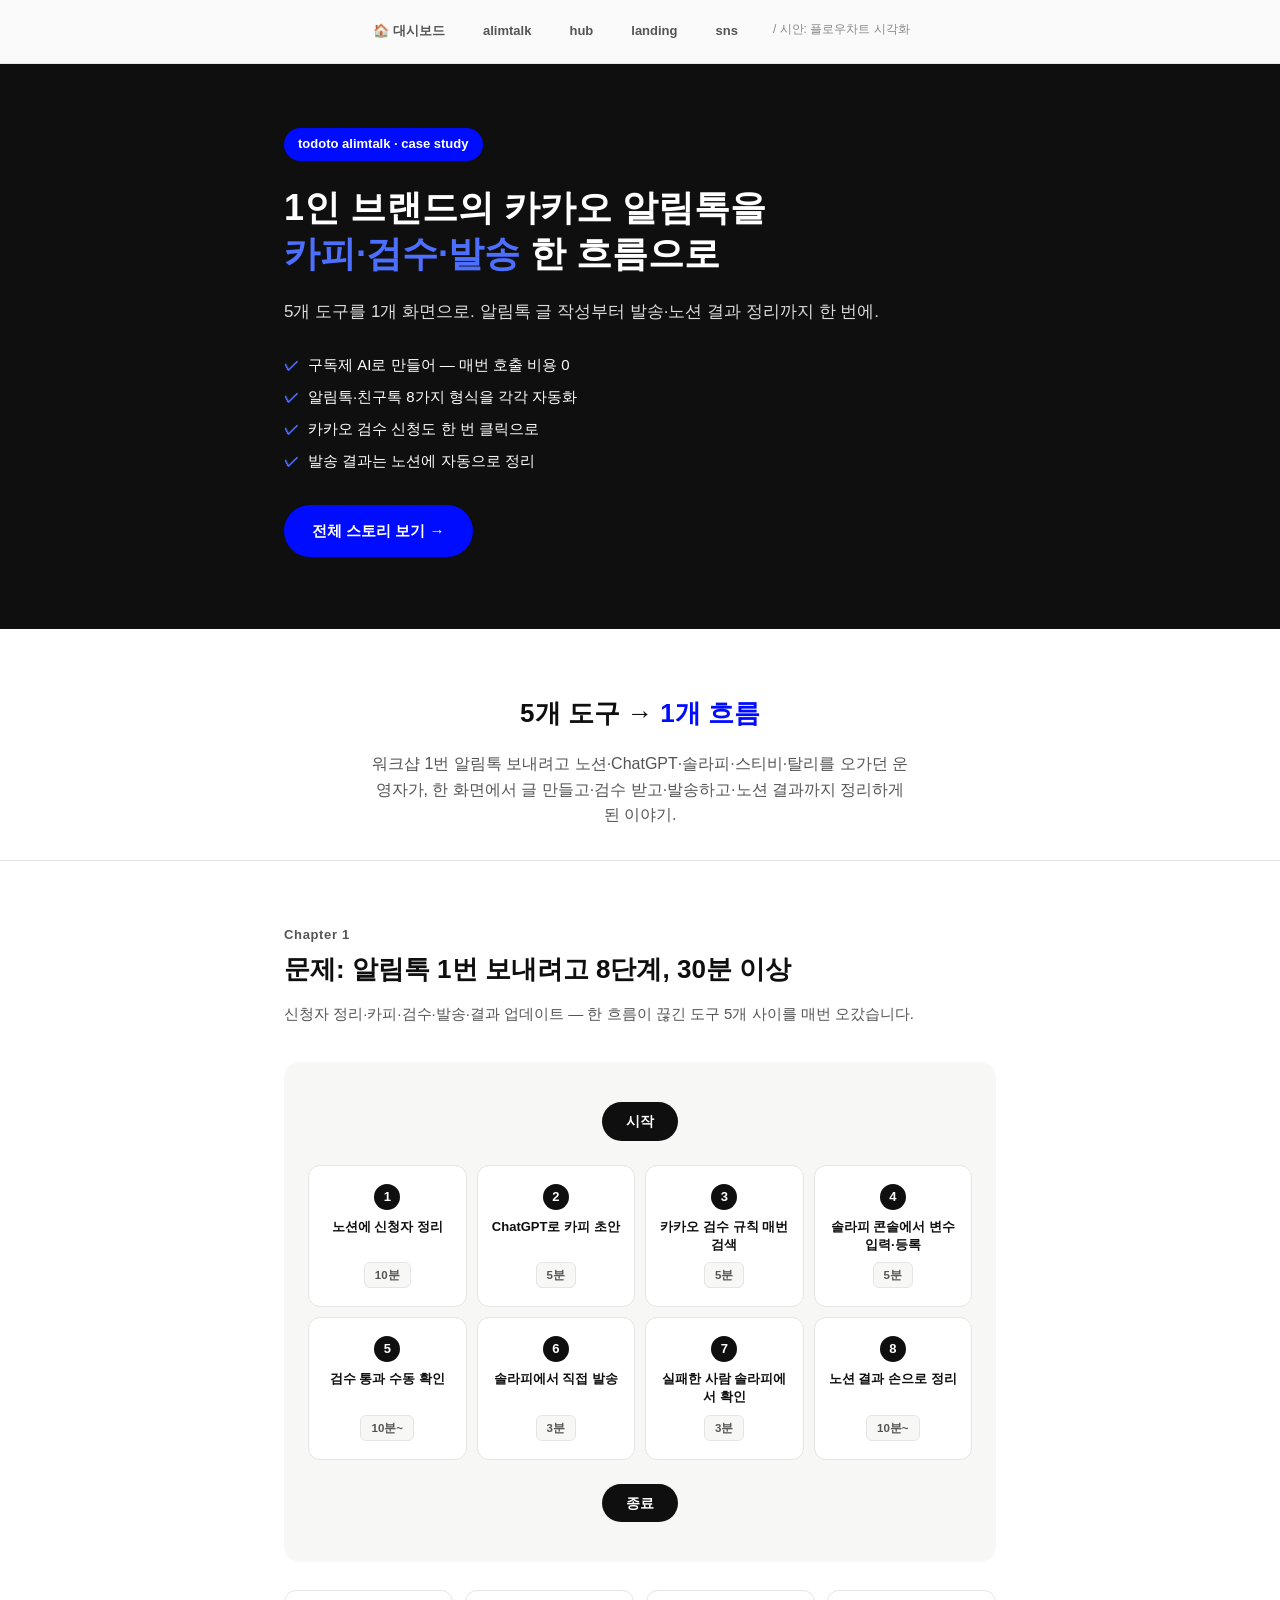
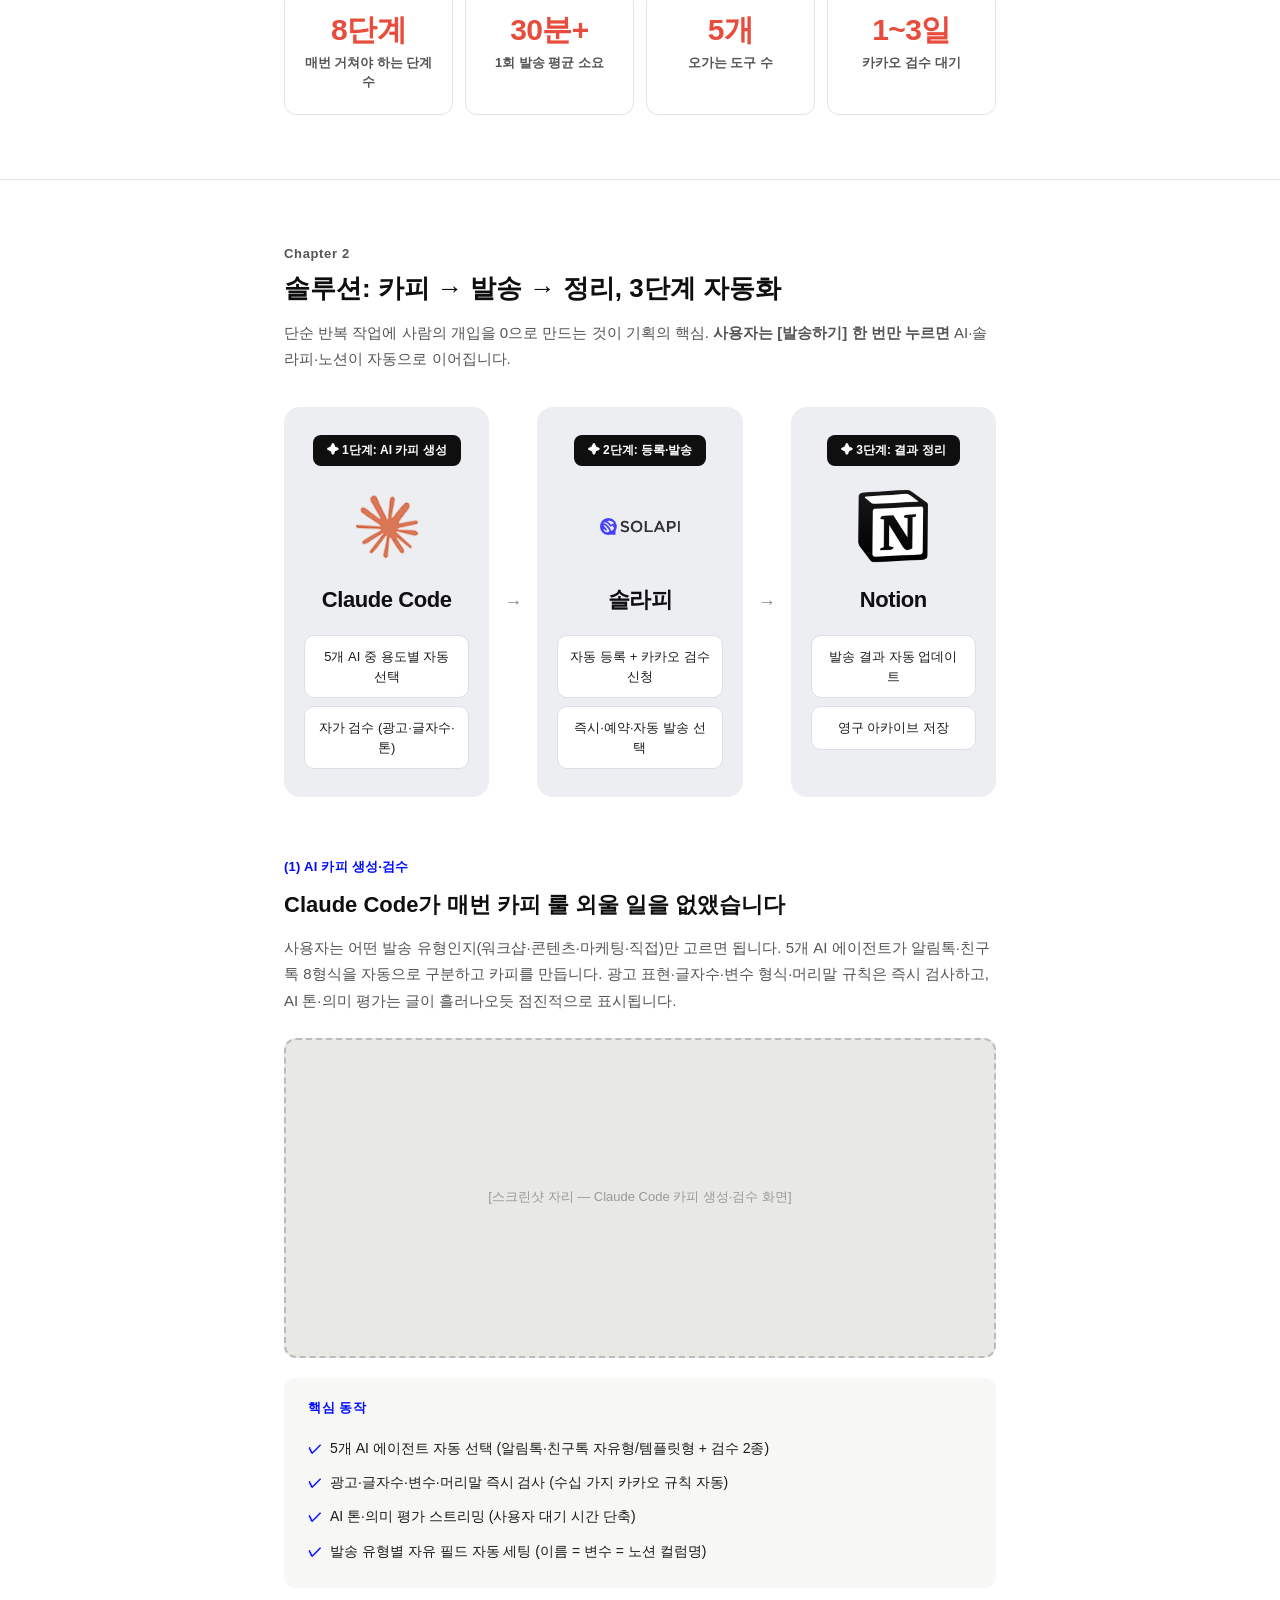
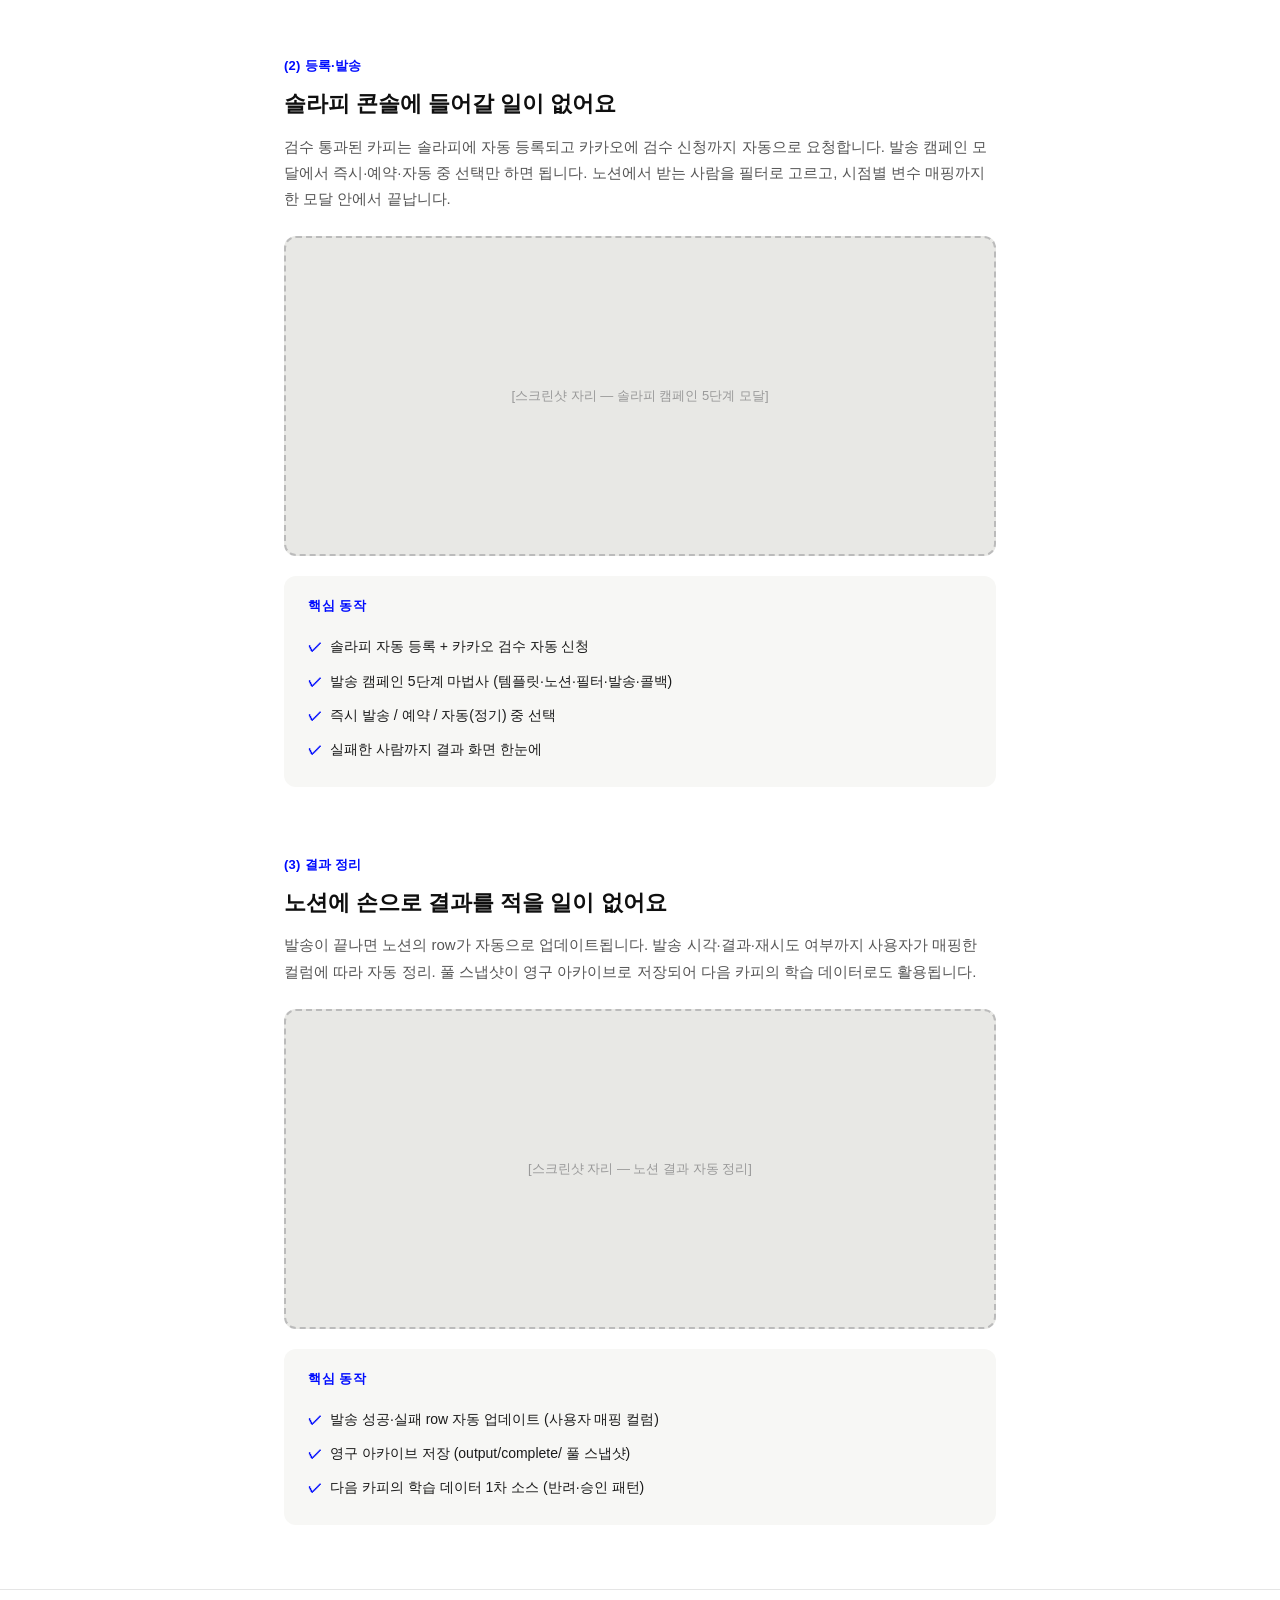
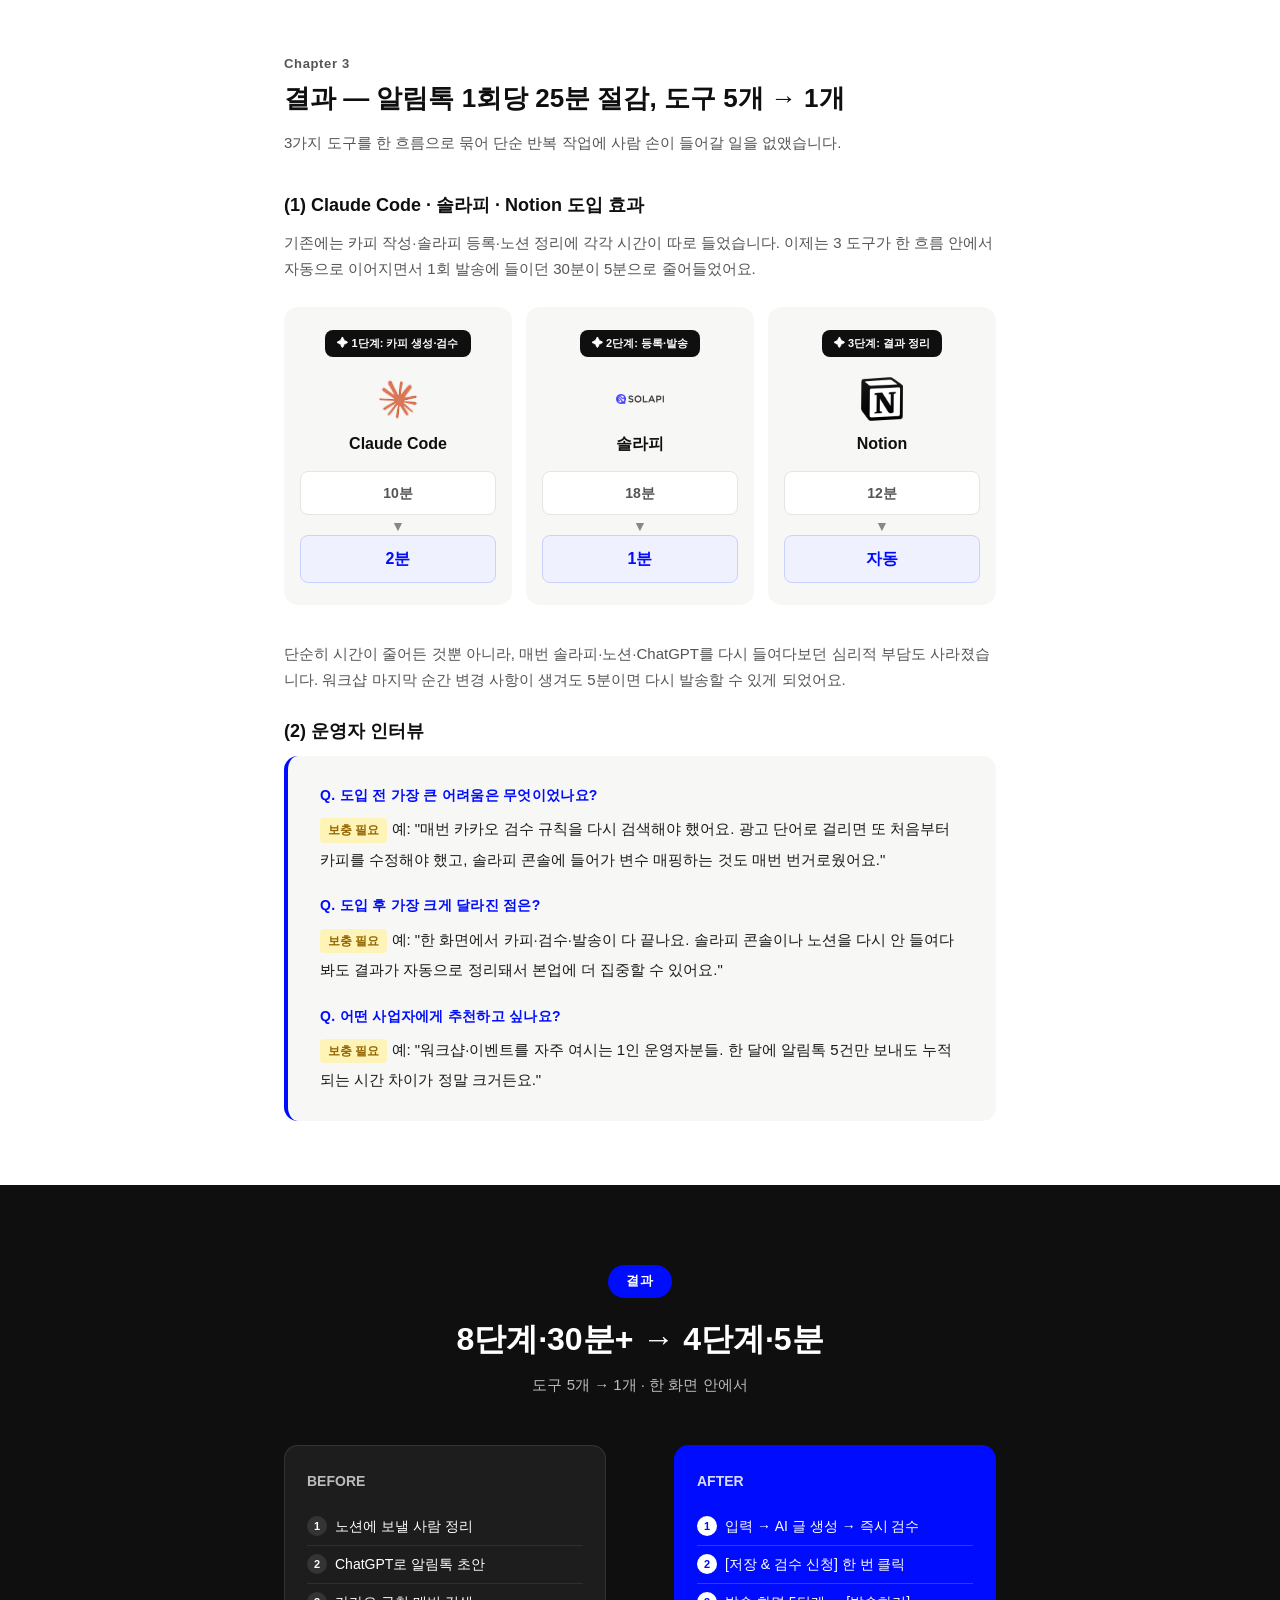
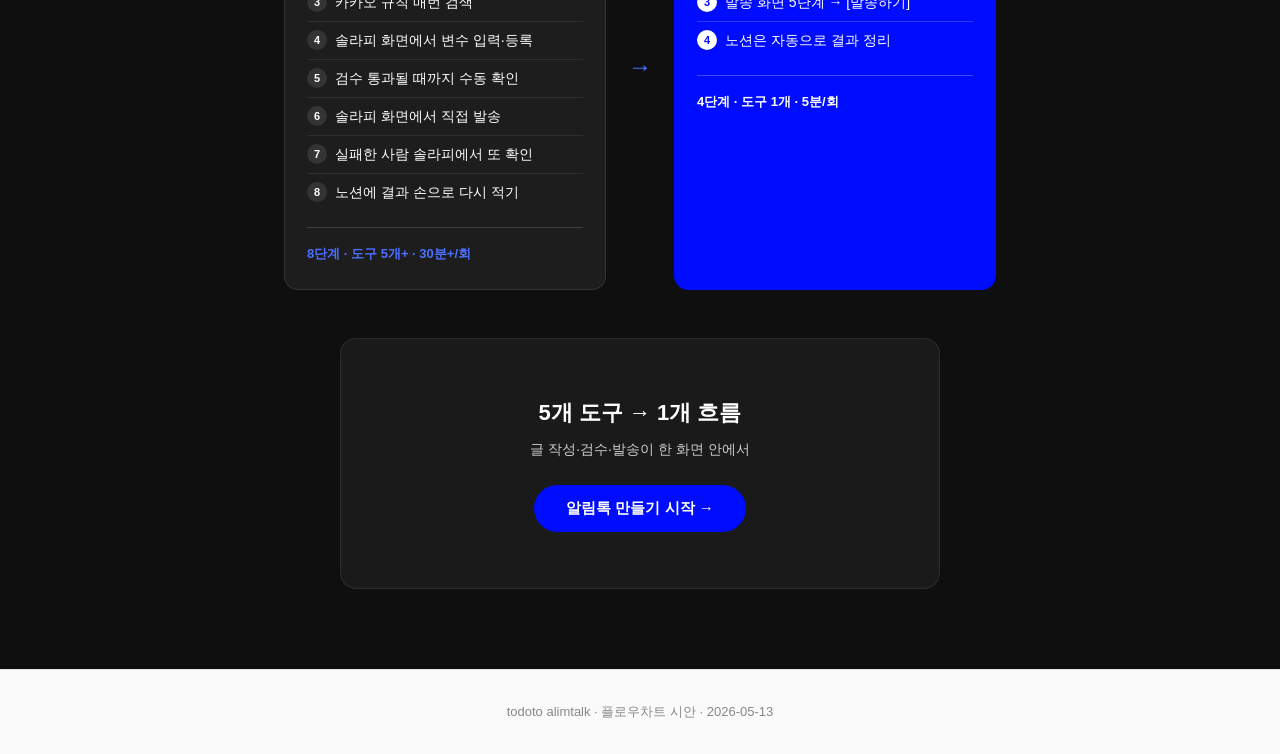
==== commit 966ddbff: "Chapter 3 결과 재구성 — 도구별 시간 절약 카드 3개 + 인터뷰 형식 Q&A 3개" ====
--- a/alimtalk-flow.html
+++ b/alimtalk-flow.html
@@ -209,59 +209,61 @@
   </div>
 </section>
 
-<!-- Chapter 3: 결과 비교 + 후기 (E) -->
+<!-- Chapter 3: 결과 — 도구별 시간 절약 + 인터뷰 -->
 <section class="chapter" id="chapter-3">
   <div class="container">
     <div class="chapter-label">Chapter 3</div>
-    <h2 class="chapter-title">결과 — 시간·도구·작업 비교</h2>
-    <p class="chapter-intro">8단계 30분이 4단계 5분으로 줄어들었습니다.</p>
-
-    <table class="result-table">
-      <thead>
-        <tr>
-          <th></th>
-          <th>BEFORE</th>
-          <th class="th-after">AFTER</th>
-        </tr>
-      </thead>
-      <tbody>
-        <tr>
-          <td>1회 발송 단계</td>
-          <td>8단계</td>
-          <td class="cell-after">4단계</td>
-        </tr>
-        <tr>
-          <td>1회 평균 소요 시간</td>
-          <td>30분 이상</td>
-          <td class="cell-after">약 5분</td>
-        </tr>
-        <tr>
-          <td>오가는 도구 수</td>
-          <td>5개+ (노션·ChatGPT·솔라피·콘솔·시트)</td>
-          <td class="cell-after">1개 (todoto alimtalk)</td>
-        </tr>
-        <tr>
-          <td>카카오 검수 신청</td>
-          <td>솔라피 콘솔에서 수동 클릭</td>
-          <td class="cell-after">한 번 클릭으로 자동</td>
-        </tr>
-        <tr>
-          <td>실패한 사람 확인</td>
-          <td>솔라피 콘솔 별도 화면</td>
-          <td class="cell-after">결과 화면 한눈에</td>
-        </tr>
-        <tr>
-          <td>노션 결과 정리</td>
-          <td>row마다 손으로 입력</td>
-          <td class="cell-after">자동 업데이트</td>
-        </tr>
-      </tbody>
-    </table>
-
-    <div class="quote-card">
-      <div class="quote-mark">"</div>
-      <p class="quote-text"><span class="todo">보충 필요</span> 실제 운영 후기 (예: 워크샵 신청자 87명에게 보내는데 5분이면 끝나요. 솔라피·노션·ChatGPT 다 안 들어가도 돼서 본업 시간이 늘었어요.)</p>
-      <div class="quote-author">— 운영자 인용</div>
+    <h2 class="chapter-title">결과 — 알림톡 1회당 25분 절감, 도구 5개 → 1개</h2>
+    <p class="chapter-intro">3가지 도구를 한 흐름으로 묶어 단순 반복 작업에 사람 손이 들어갈 일을 없앴습니다.</p>
+
+    <h3 class="result-section-h">(1) Claude Code · 솔라피 · Notion 도입 효과</h3>
+    <p class="result-body">기존에는 카피 작성·솔라피 등록·노션 정리에 각각 시간이 따로 들었습니다. 이제는 3 도구가 한 흐름 안에서 자동으로 이어지면서 1회 발송에 들이던 30분이 5분으로 줄어들었어요.</p>
+
+    <div class="result-cards">
+      <div class="result-card">
+        <span class="rc-badge">✦ 1단계: 카피 생성·검수</span>
+        <img class="rc-tool-img" src="assets/icons/claude-code.png" alt="Claude Code">
+        <div class="rc-tool">Claude Code</div>
+        <div class="rc-before">10분</div>
+        <div class="rc-arrow">▼</div>
+        <div class="rc-after">2분</div>
+      </div>
+
+      <div class="result-card">
+        <span class="rc-badge">✦ 2단계: 등록·발송</span>
+        <img class="rc-tool-img" src="assets/icons/solapi.png" alt="솔라피">
+        <div class="rc-tool">솔라피</div>
+        <div class="rc-before">18분</div>
+        <div class="rc-arrow">▼</div>
+        <div class="rc-after">1분</div>
+      </div>
+
+      <div class="result-card">
+        <span class="rc-badge">✦ 3단계: 결과 정리</span>
+        <img class="rc-tool-img" src="assets/icons/notion.png" alt="Notion">
+        <div class="rc-tool">Notion</div>
+        <div class="rc-before">12분</div>
+        <div class="rc-arrow">▼</div>
+        <div class="rc-after">자동</div>
+      </div>
+    </div>
+
+    <p class="result-body">단순히 시간이 줄어든 것뿐 아니라, 매번 솔라피·노션·ChatGPT를 다시 들여다보던 심리적 부담도 사라졌습니다. 워크샵 마지막 순간 변경 사항이 생겨도 5분이면 다시 발송할 수 있게 되었어요.</p>
+
+    <h3 class="result-section-h">(2) 운영자 인터뷰</h3>
+    <div class="interview">
+      <div class="iv-item">
+        <div class="iv-q">Q. 도입 전 가장 큰 어려움은 무엇이었나요?</div>
+        <div class="iv-a"><span class="todo">보충 필요</span> 예: "매번 카카오 검수 규칙을 다시 검색해야 했어요. 광고 단어로 걸리면 또 처음부터 카피를 수정해야 했고, 솔라피 콘솔에 들어가 변수 매핑하는 것도 매번 번거로웠어요."</div>
+      </div>
+      <div class="iv-item">
+        <div class="iv-q">Q. 도입 후 가장 크게 달라진 점은?</div>
+        <div class="iv-a"><span class="todo">보충 필요</span> 예: "한 화면에서 카피·검수·발송이 다 끝나요. 솔라피 콘솔이나 노션을 다시 안 들여다봐도 결과가 자동으로 정리돼서 본업에 더 집중할 수 있어요."</div>
+      </div>
+      <div class="iv-item">
+        <div class="iv-q">Q. 어떤 사업자에게 추천하고 싶나요?</div>
+        <div class="iv-a"><span class="todo">보충 필요</span> 예: "워크샵·이벤트를 자주 여시는 1인 운영자분들. 한 달에 알림톡 5건만 보내도 누적되는 시간 차이가 정말 크거든요."</div>
+      </div>
     </div>
   </div>
 </section>
--- a/style.css
+++ b/style.css
@@ -966,3 +966,112 @@
   .flow-grid .flow-box .fbtext { font-size: 12.5px; }
   .flow-h-step .h-title { white-space: normal; font-size: 16px; }
 }
+
+/* === 결과 — 도구별 시간 카드 + 인터뷰 === */
+.result-section-h {
+  font-size: 18px;
+  font-weight: 800;
+  color: var(--ink);
+  margin: 24px 0 10px;
+}
+.result-body {
+  font-size: 15px;
+  color: var(--gray);
+  line-height: 1.75;
+  margin-bottom: 24px;
+}
+
+.result-cards {
+  display: grid;
+  grid-template-columns: repeat(3, 1fr);
+  gap: 14px;
+  margin: 20px 0 36px;
+}
+.result-card {
+  background: var(--bg-soft);
+  border-radius: 14px;
+  padding: 22px 16px;
+  text-align: center;
+}
+.result-card .rc-badge {
+  display: inline-block;
+  background: var(--ink);
+  color: #fff;
+  padding: 5px 12px;
+  border-radius: 8px;
+  font-size: 11px;
+  font-weight: 700;
+  margin-bottom: 14px;
+}
+.result-card .rc-tool-img {
+  width: 48px;
+  height: 48px;
+  object-fit: contain;
+  margin: 4px auto 8px;
+  display: block;
+}
+.result-card .rc-tool {
+  font-size: 16px;
+  font-weight: 800;
+  margin-bottom: 14px;
+  color: var(--ink);
+}
+.result-card .rc-before {
+  background: #fff;
+  border: 1px solid var(--line);
+  border-radius: 8px;
+  padding: 10px 12px;
+  font-size: 14px;
+  color: var(--gray);
+  font-weight: 700;
+  margin-bottom: 4px;
+}
+.result-card .rc-arrow {
+  text-align: center;
+  color: var(--gray-light);
+  font-size: 14px;
+  margin: 2px 0;
+  line-height: 1;
+}
+.result-card .rc-after {
+  background: var(--brand-soft);
+  border: 1px solid #C9D1FF;
+  border-radius: 8px;
+  padding: 10px 12px;
+  font-size: 16px;
+  color: var(--brand);
+  font-weight: 800;
+}
+
+.interview {
+  background: var(--bg-soft);
+  border-radius: 14px;
+  padding: 28px 32px;
+  border-left: 4px solid var(--brand);
+}
+.iv-item { margin-bottom: 22px; }
+.iv-item:last-child { margin-bottom: 0; }
+.iv-q {
+  font-size: 14px;
+  font-weight: 800;
+  color: var(--brand);
+  margin-bottom: 8px;
+  letter-spacing: 0.02em;
+}
+.iv-a {
+  font-size: 15px;
+  color: var(--ink-2);
+  line-height: 1.7;
+}
+
+@media (max-width: 640px) {
+  .result-section-h { font-size: 16px; }
+  .result-body { font-size: 14px; line-height: 1.7; }
+  .result-cards { grid-template-columns: 1fr; gap: 12px; margin: 16px 0 28px; }
+  .result-card { padding: 18px 16px; }
+  .result-card .rc-tool-img { width: 44px; height: 44px; }
+  .result-card .rc-tool { font-size: 15px; }
+  .interview { padding: 22px 22px; }
+  .iv-q { font-size: 13px; }
+  .iv-a { font-size: 14px; }
+}
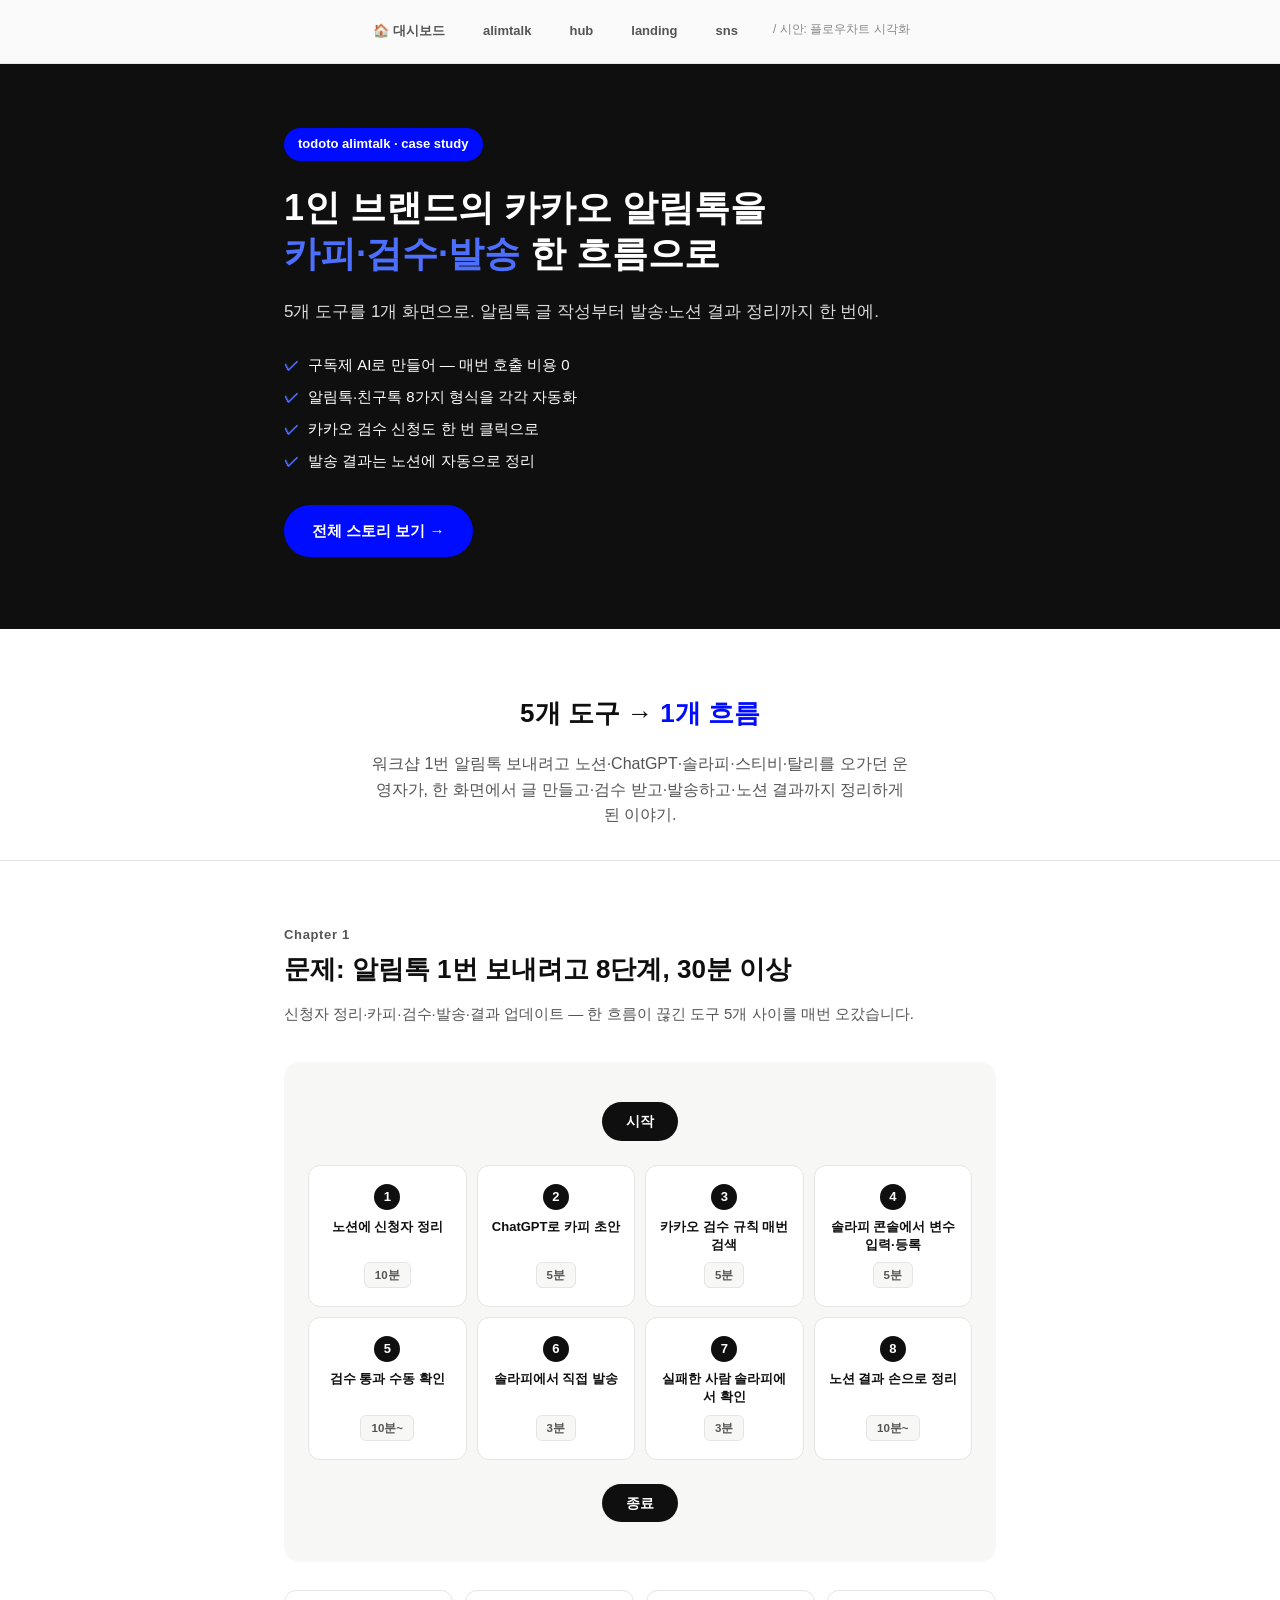
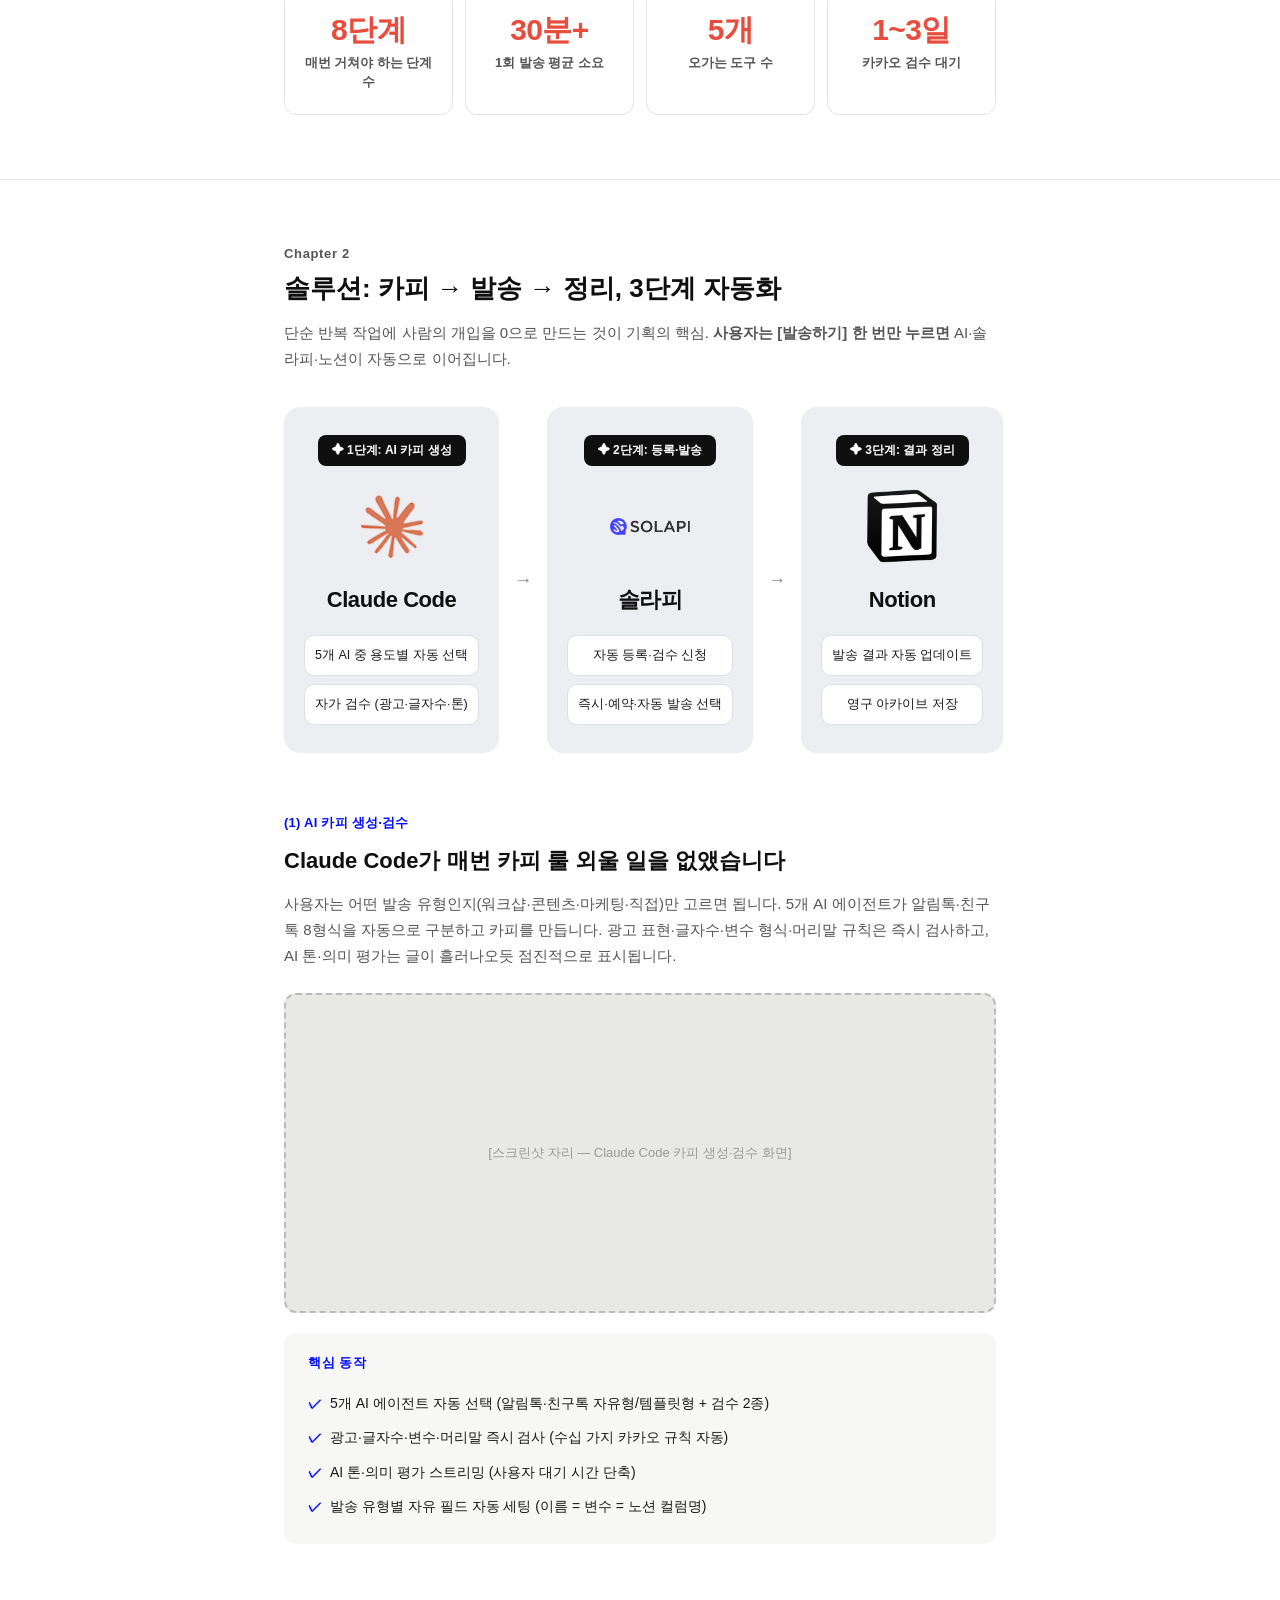
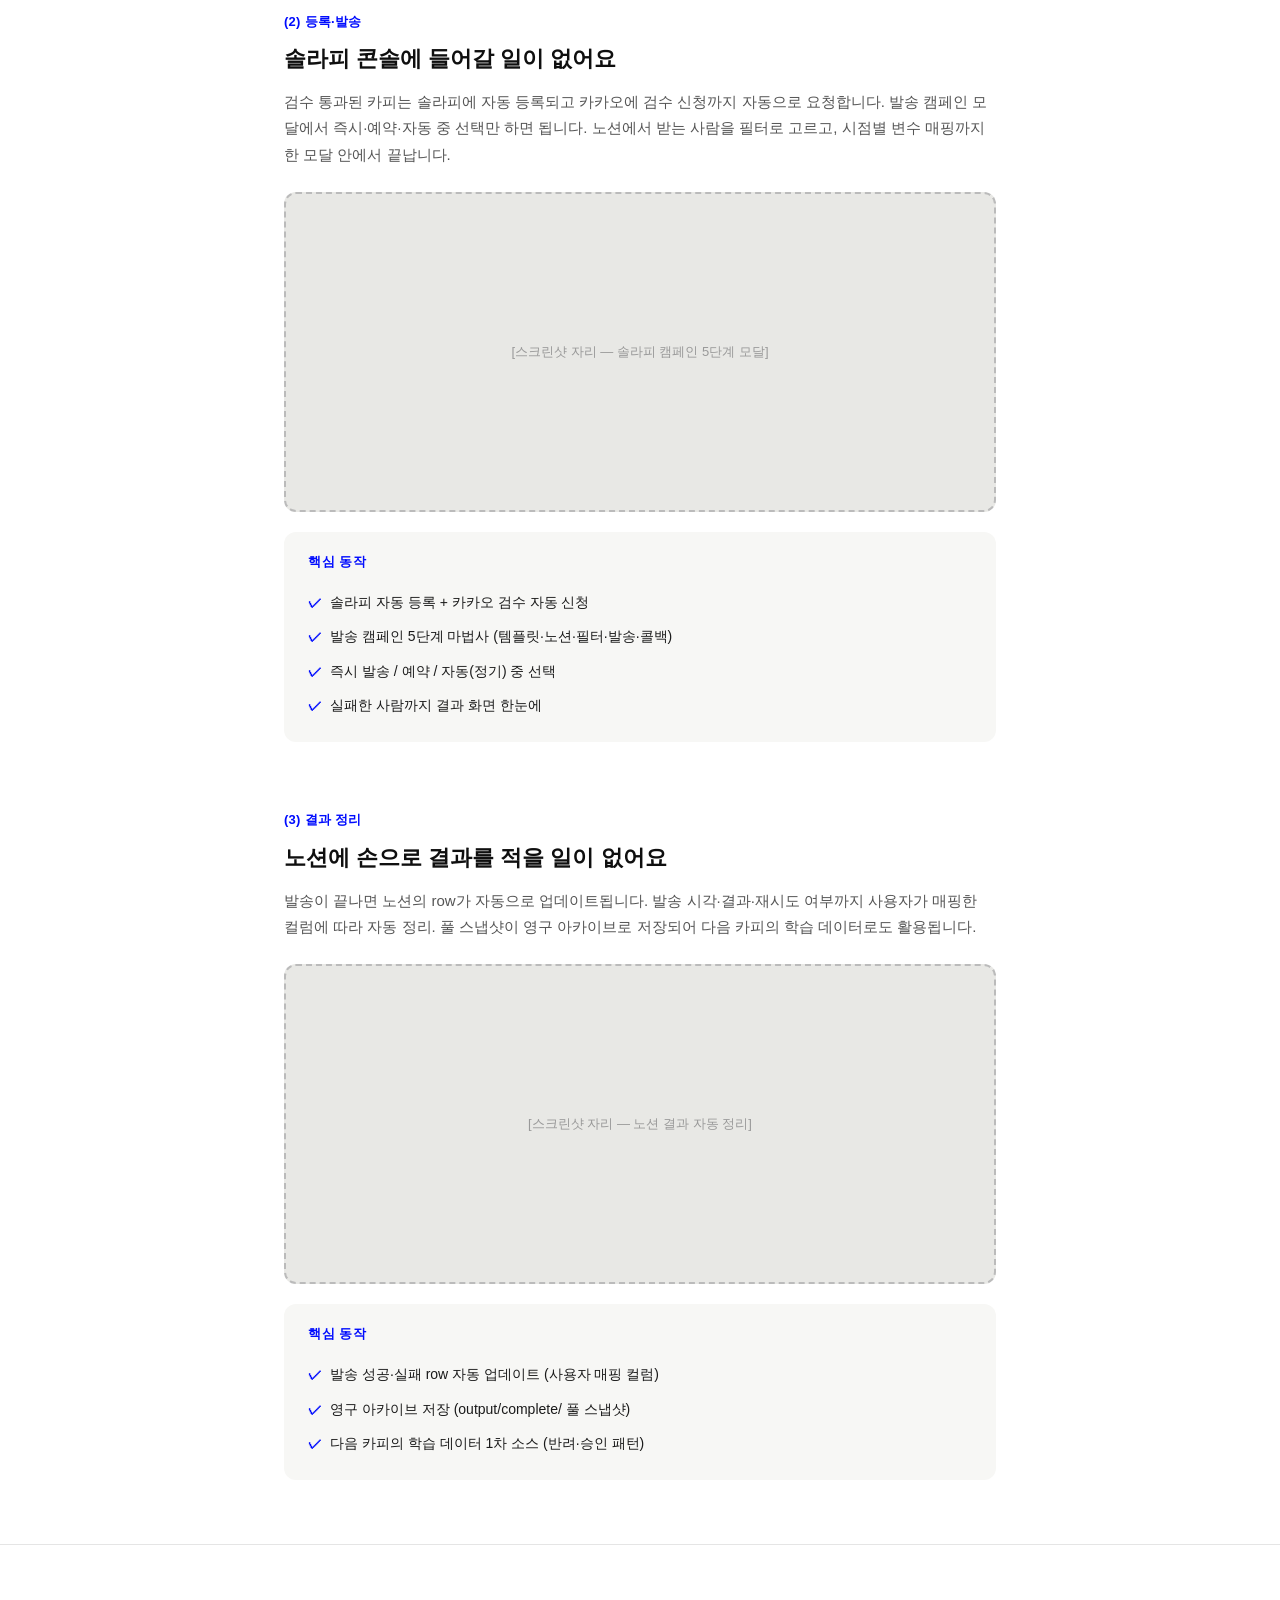
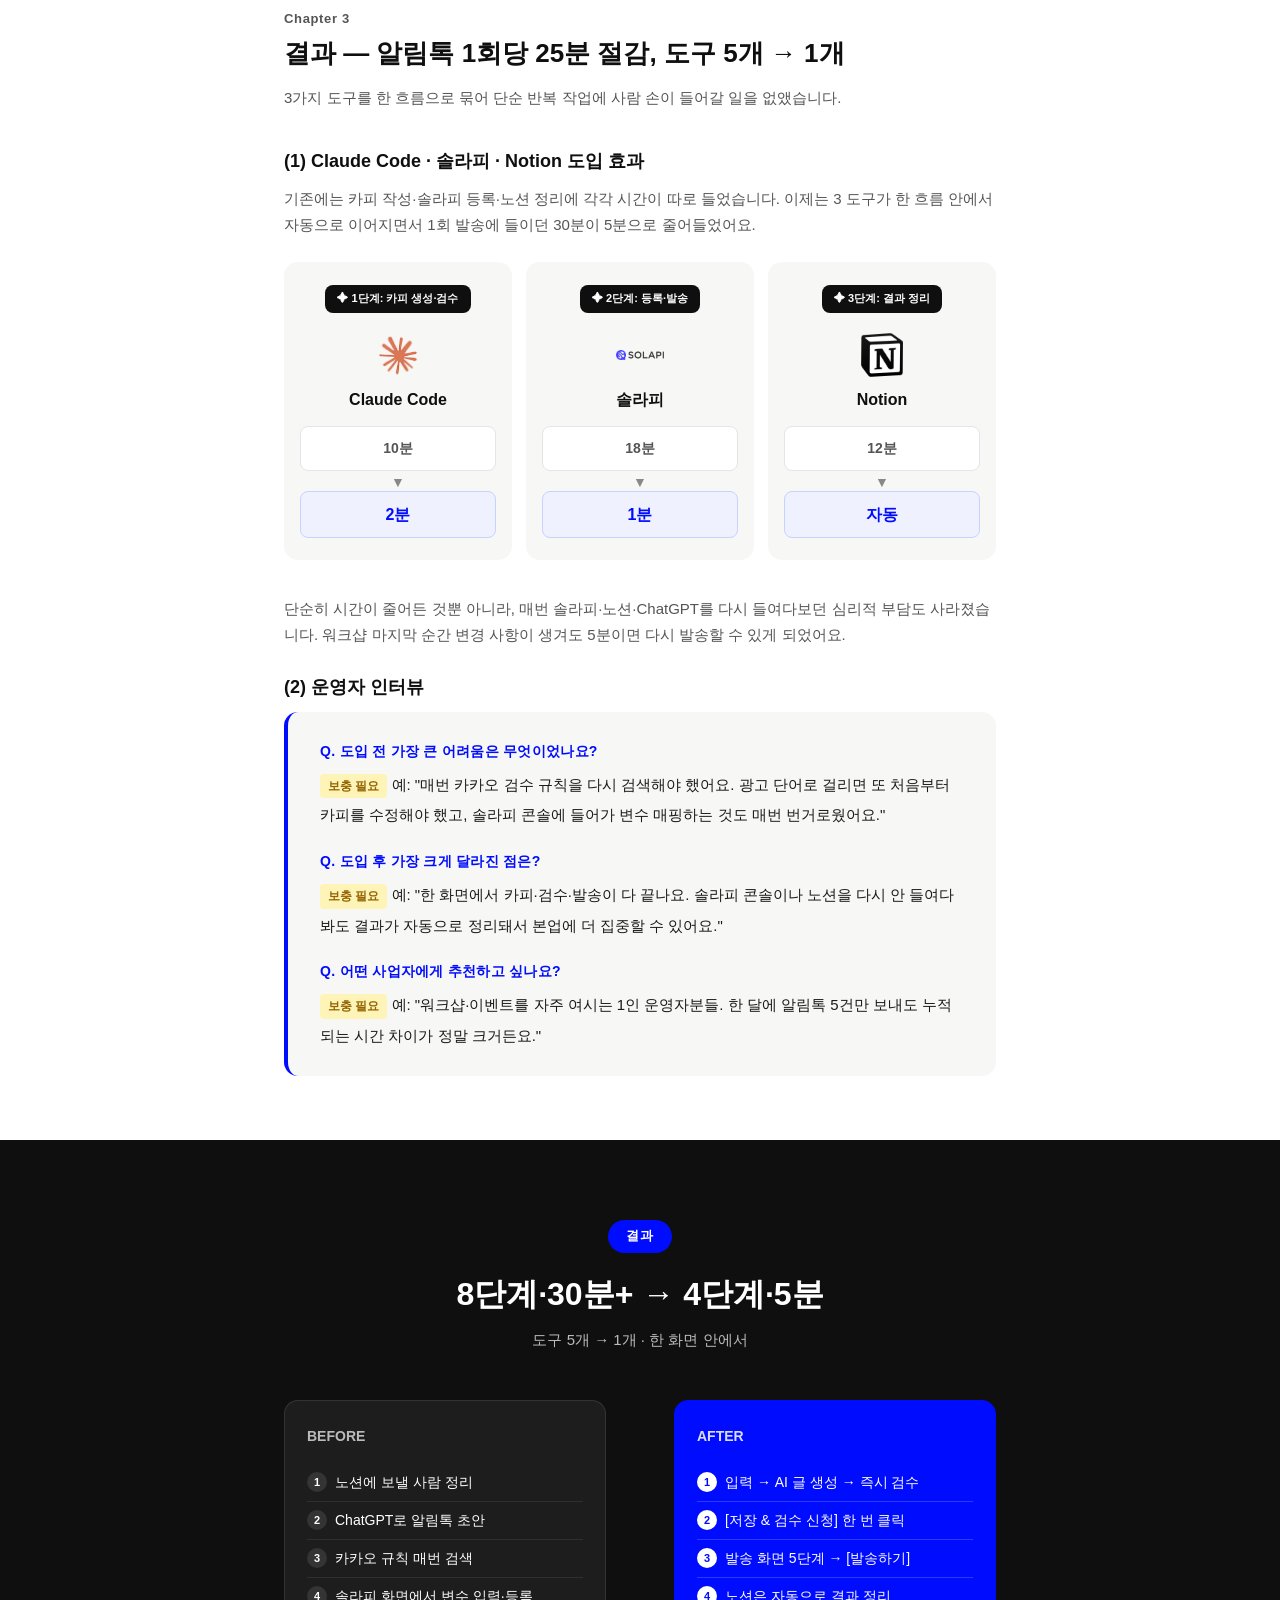
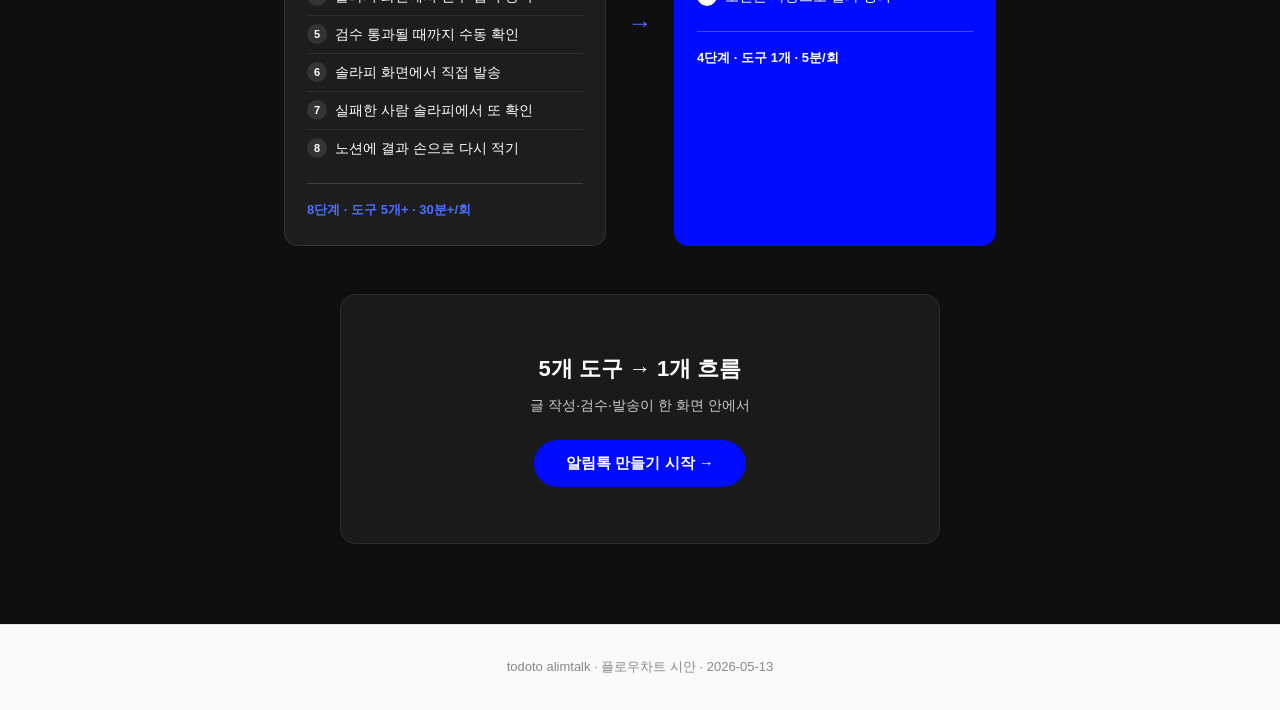
==== commit 6b68c684: "도구 카드 기능 박스 한 줄 유지 (폰트 12.5px + nowrap + 솔라피 텍스트 단축)" ====
--- a/alimtalk-flow.html
+++ b/alimtalk-flow.html
@@ -142,7 +142,7 @@
           <img src="assets/icons/solapi.png" alt="솔라피">
         </div>
         <h4 class="h-title">솔라피</h4>
-        <div class="h-feature">자동 등록 + 카카오 검수 신청</div>
+        <div class="h-feature">자동 등록·검수 신청</div>
         <div class="h-feature">즉시·예약·자동 발송 선택</div>
       </div>
 
--- a/style.css
+++ b/style.css
@@ -753,12 +753,13 @@
   background: #fff;
   border: 1px solid #DCDFE6;
   border-radius: 10px;
-  padding: 11px 12px;
-  font-size: 13px;
+  padding: 10px 10px;
+  font-size: 12.5px;
   color: var(--ink-2);
   margin-bottom: 8px;
   line-height: 1.5;
   font-weight: 500;
+  white-space: nowrap;
 }
 .flow-h-step .h-feature:last-child { margin-bottom: 0; }
 .flow-horizontal > .arrow-x {
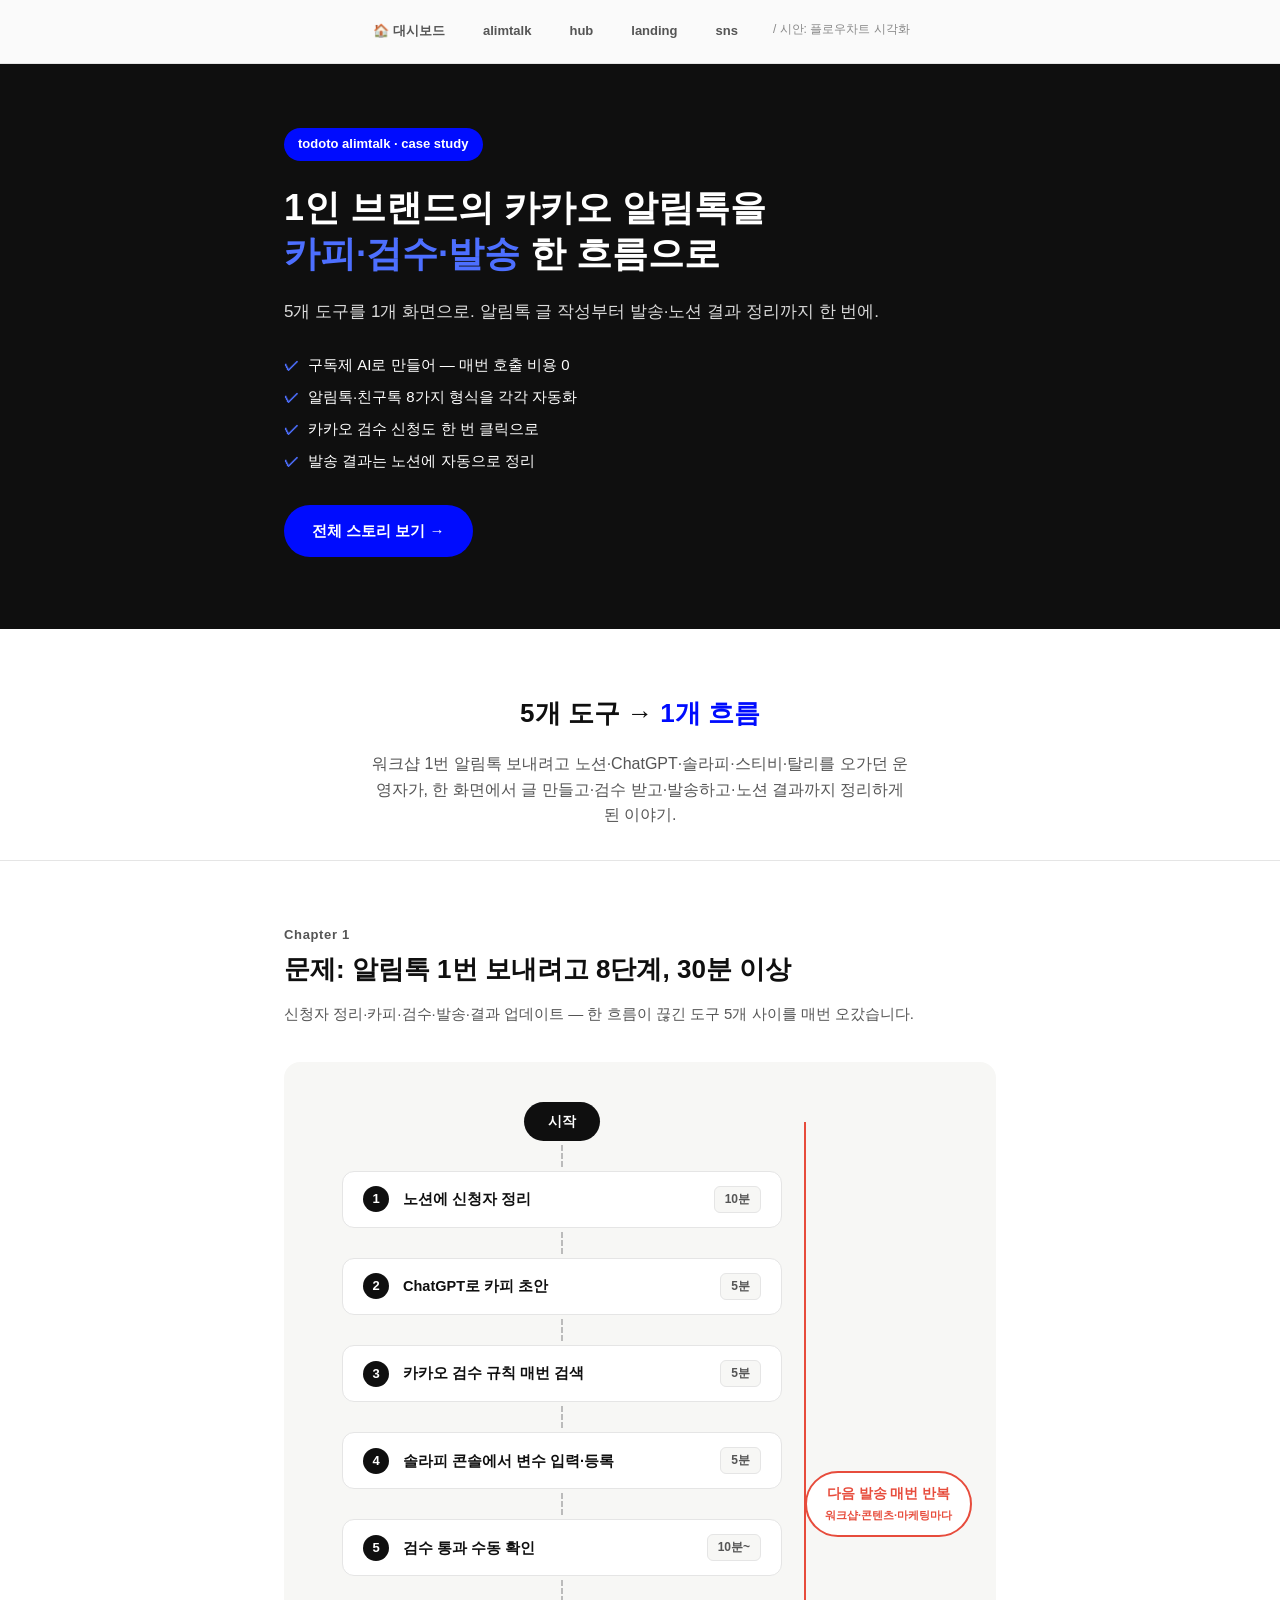
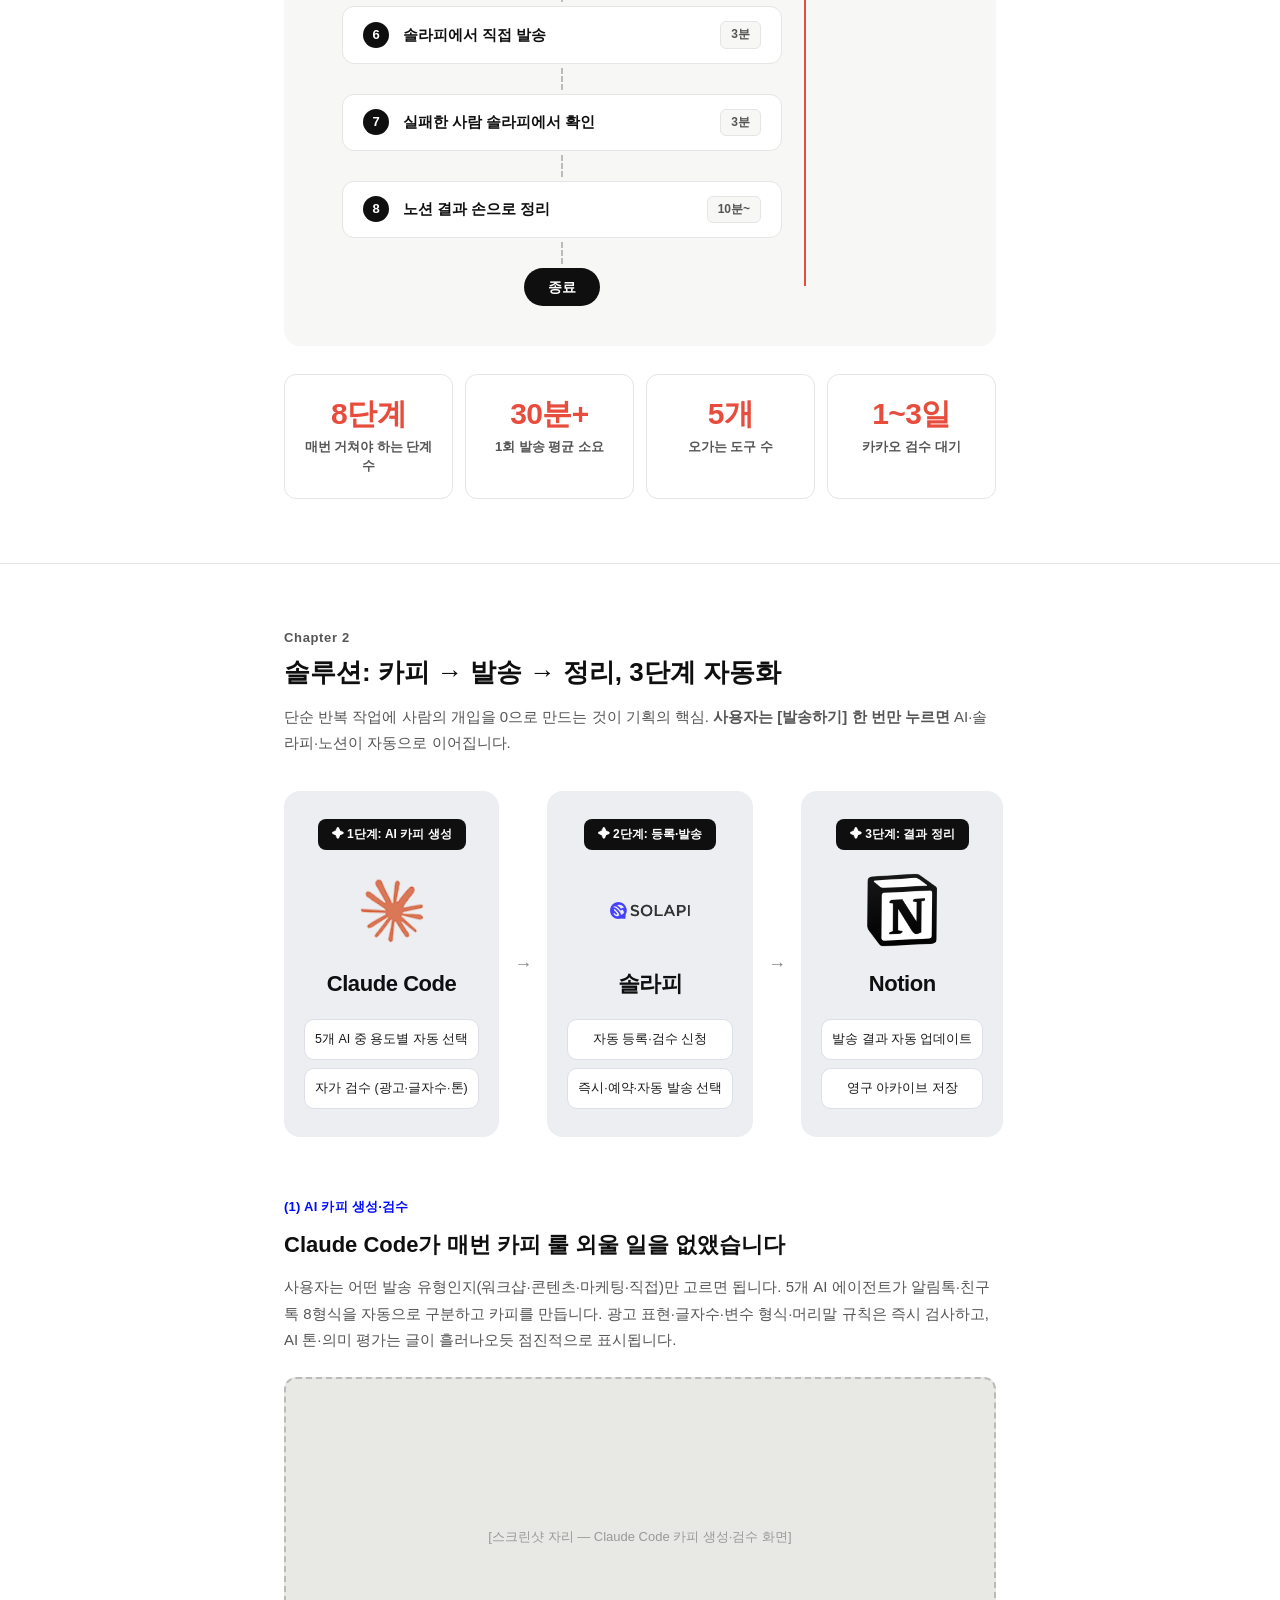
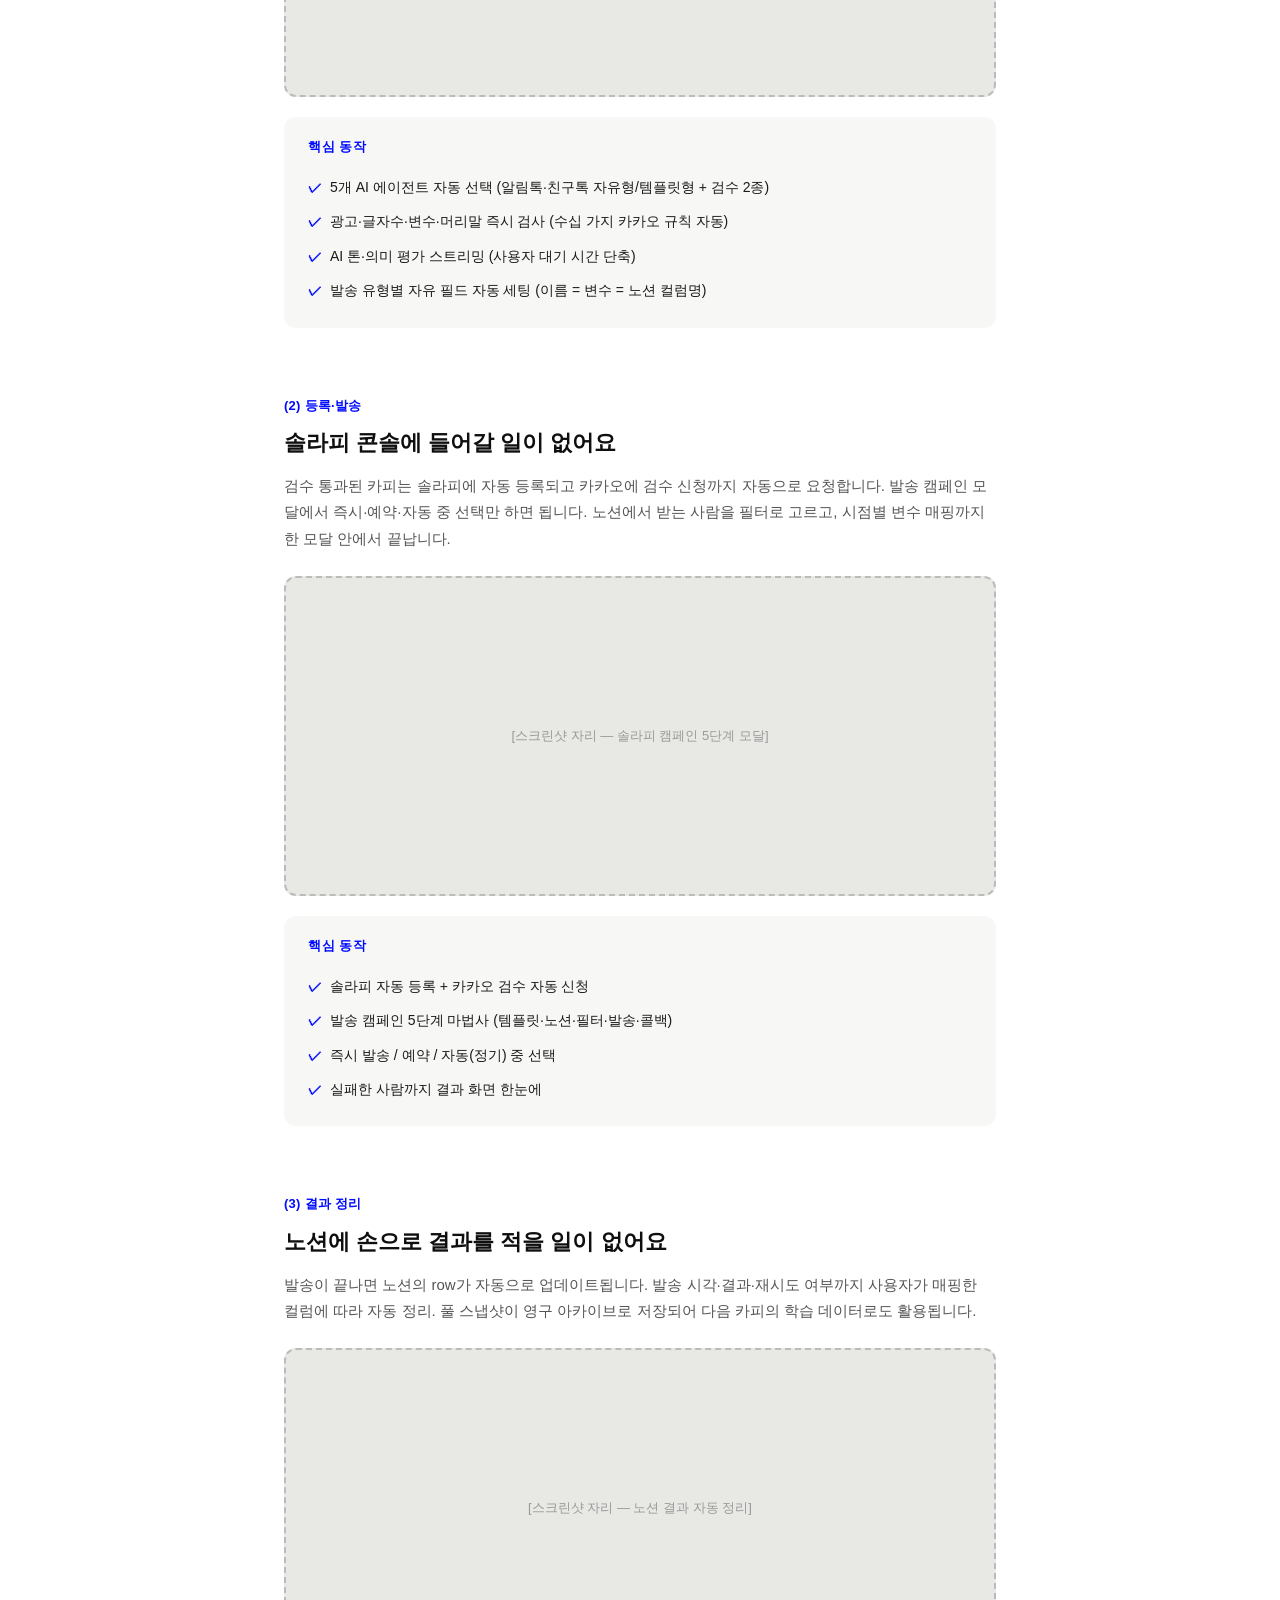
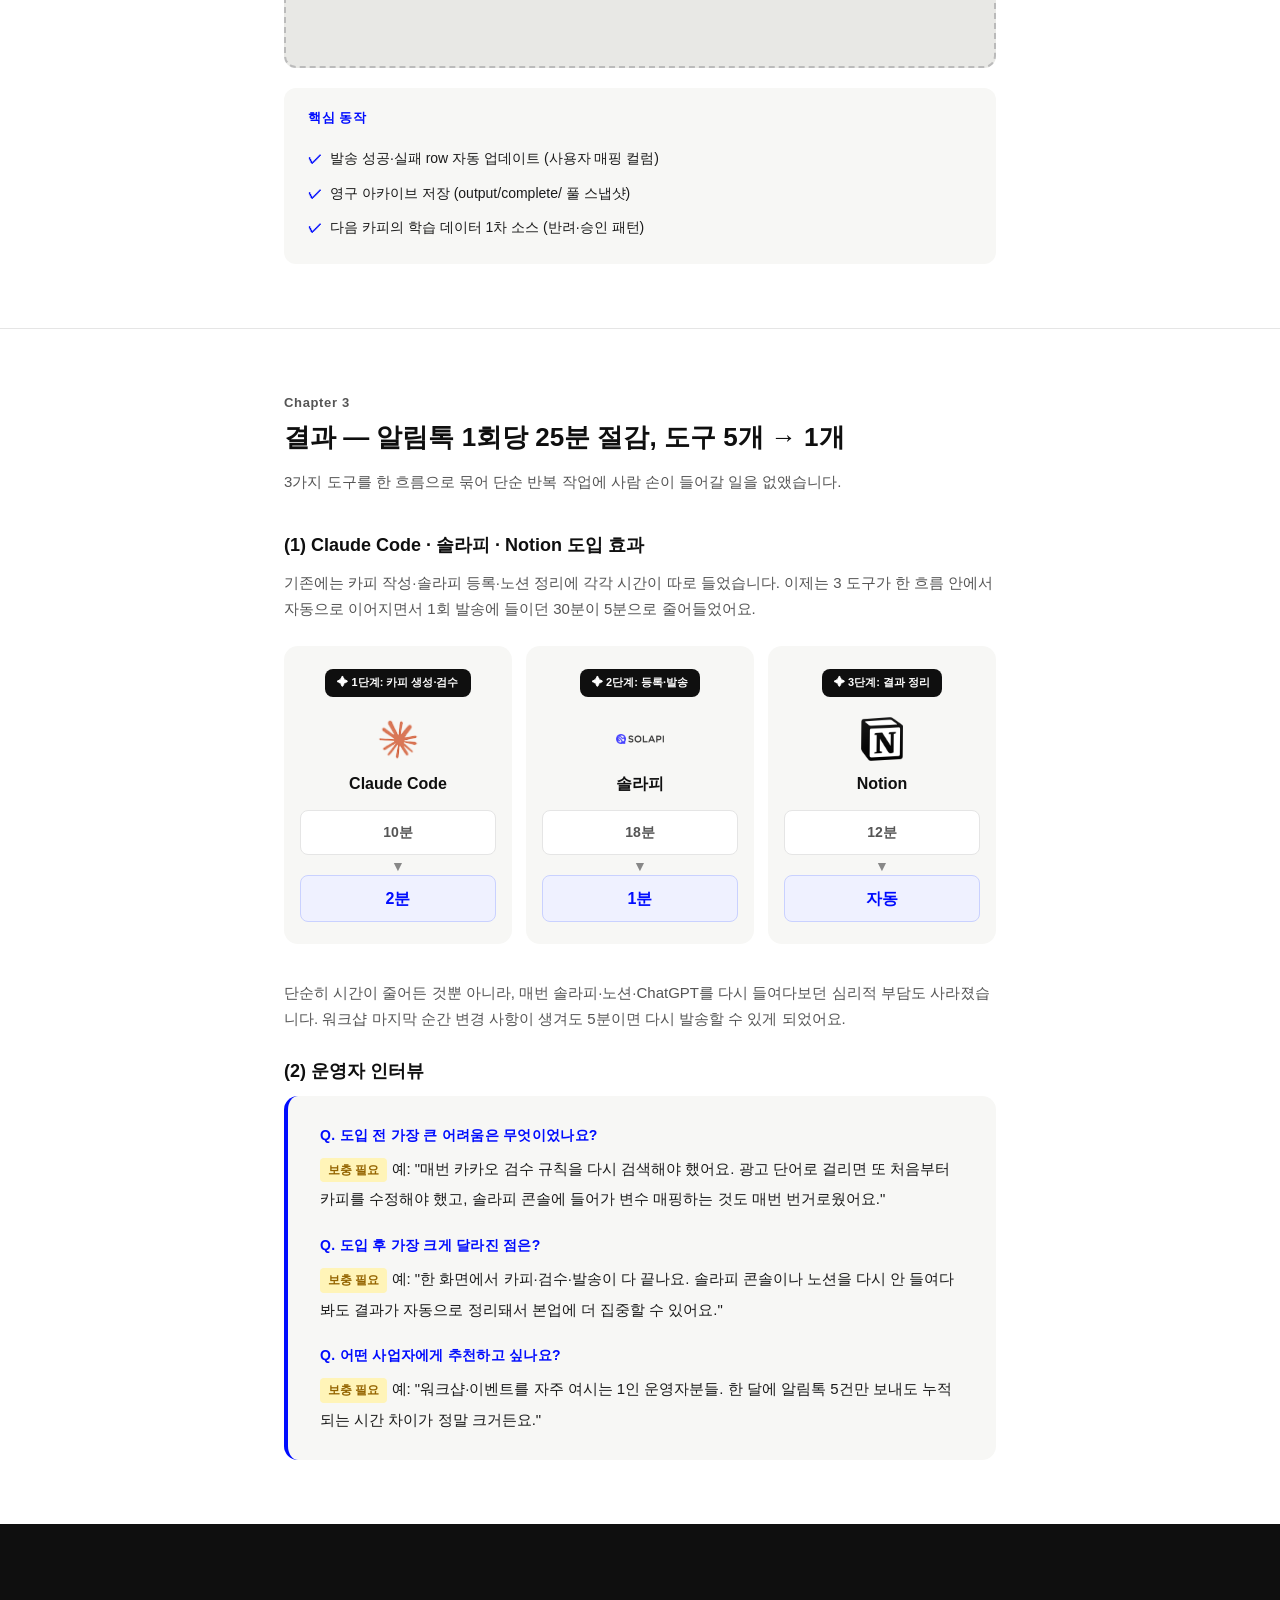
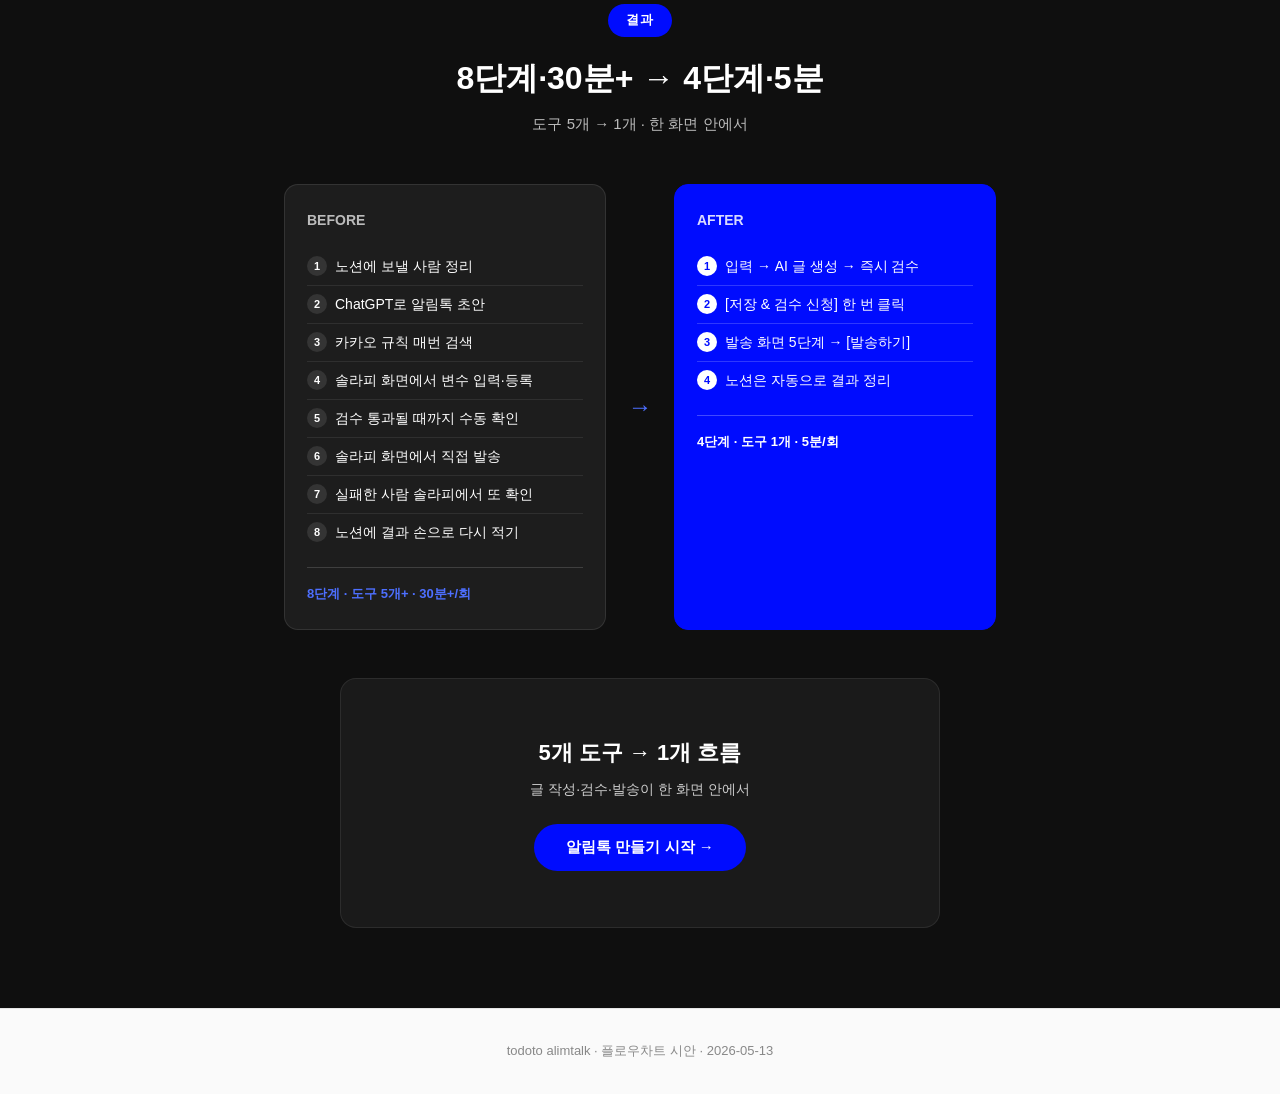
==== commit 04608900: "Chapter 1을 세로 일자형 플로우차트 + 우측 루프 강조 박스(다음 발송 반복)로 복원" ====
--- a/alimtalk-flow.html
+++ b/alimtalk-flow.html
@@ -46,53 +46,72 @@
     <h2 class="chapter-title">문제: 알림톡 1번 보내려고 8단계, 30분 이상</h2>
     <p class="chapter-intro">신청자 정리·카피·검수·발송·결과 업데이트 — 한 흐름이 끊긴 도구 5개 사이를 매번 오갔습니다.</p>
 
-    <div class="flow-board">
+    <div class="flow-board with-total">
       <div class="flow-cap-wrap"><span class="flow-cap">시작</span></div>
-
-      <div class="flow-grid">
-        <div class="flow-box">
-          <span class="fbnum">1</span>
-          <span class="fbtext">노션에 신청자 정리</span>
-          <span class="fbtime">10분</span>
-        </div>
-        <div class="flow-box">
-          <span class="fbnum">2</span>
-          <span class="fbtext">ChatGPT로 카피 초안</span>
-          <span class="fbtime">5분</span>
-        </div>
-        <div class="flow-box">
-          <span class="fbnum">3</span>
-          <span class="fbtext">카카오 검수 규칙 매번 검색</span>
-          <span class="fbtime">5분</span>
-        </div>
-        <div class="flow-box">
-          <span class="fbnum">4</span>
-          <span class="fbtext">솔라피 콘솔에서 변수 입력·등록</span>
-          <span class="fbtime">5분</span>
-        </div>
-        <div class="flow-box">
-          <span class="fbnum">5</span>
-          <span class="fbtext">검수 통과 수동 확인</span>
-          <span class="fbtime">10분~</span>
-        </div>
-        <div class="flow-box">
-          <span class="fbnum">6</span>
-          <span class="fbtext">솔라피에서 직접 발송</span>
-          <span class="fbtime">3분</span>
-        </div>
-        <div class="flow-box">
-          <span class="fbnum">7</span>
-          <span class="fbtext">실패한 사람 솔라피에서 확인</span>
-          <span class="fbtime">3분</span>
-        </div>
-        <div class="flow-box">
-          <span class="fbnum">8</span>
-          <span class="fbtext">노션 결과 손으로 정리</span>
-          <span class="fbtime">10분~</span>
-        </div>
-      </div>
+      <div class="flow-link"></div>
+
+      <div class="flow-box">
+        <span class="fbnum">1</span>
+        <span class="fbtext">노션에 신청자 정리</span>
+        <span class="fbtime">10분</span>
+      </div>
+      <div class="flow-link"></div>
+
+      <div class="flow-box">
+        <span class="fbnum">2</span>
+        <span class="fbtext">ChatGPT로 카피 초안</span>
+        <span class="fbtime">5분</span>
+      </div>
+      <div class="flow-link"></div>
+
+      <div class="flow-box">
+        <span class="fbnum">3</span>
+        <span class="fbtext">카카오 검수 규칙 매번 검색</span>
+        <span class="fbtime">5분</span>
+      </div>
+      <div class="flow-link"></div>
+
+      <div class="flow-box">
+        <span class="fbnum">4</span>
+        <span class="fbtext">솔라피 콘솔에서 변수 입력·등록</span>
+        <span class="fbtime">5분</span>
+      </div>
+      <div class="flow-link"></div>
+
+      <div class="flow-box">
+        <span class="fbnum">5</span>
+        <span class="fbtext">검수 통과 수동 확인</span>
+        <span class="fbtime">10분~</span>
+      </div>
+      <div class="flow-link"></div>
+
+      <div class="flow-box">
+        <span class="fbnum">6</span>
+        <span class="fbtext">솔라피에서 직접 발송</span>
+        <span class="fbtime">3분</span>
+      </div>
+      <div class="flow-link"></div>
+
+      <div class="flow-box">
+        <span class="fbnum">7</span>
+        <span class="fbtext">실패한 사람 솔라피에서 확인</span>
+        <span class="fbtime">3분</span>
+      </div>
+      <div class="flow-link"></div>
+
+      <div class="flow-box">
+        <span class="fbnum">8</span>
+        <span class="fbtext">노션 결과 손으로 정리</span>
+        <span class="fbtime">10분~</span>
+      </div>
+      <div class="flow-link"></div>
 
       <div class="flow-cap-wrap"><span class="flow-cap">종료</span></div>
+
+      <div class="flow-total">
+        <div class="flow-total-line"></div>
+        <div class="flow-total-badge">다음 발송 매번 반복<br><span style="font-size:11px;font-weight:600;display:block;margin-top:4px;">워크샵·콘텐츠·마케팅마다</span></div>
+      </div>
     </div>
 
     <div class="pain-stats">
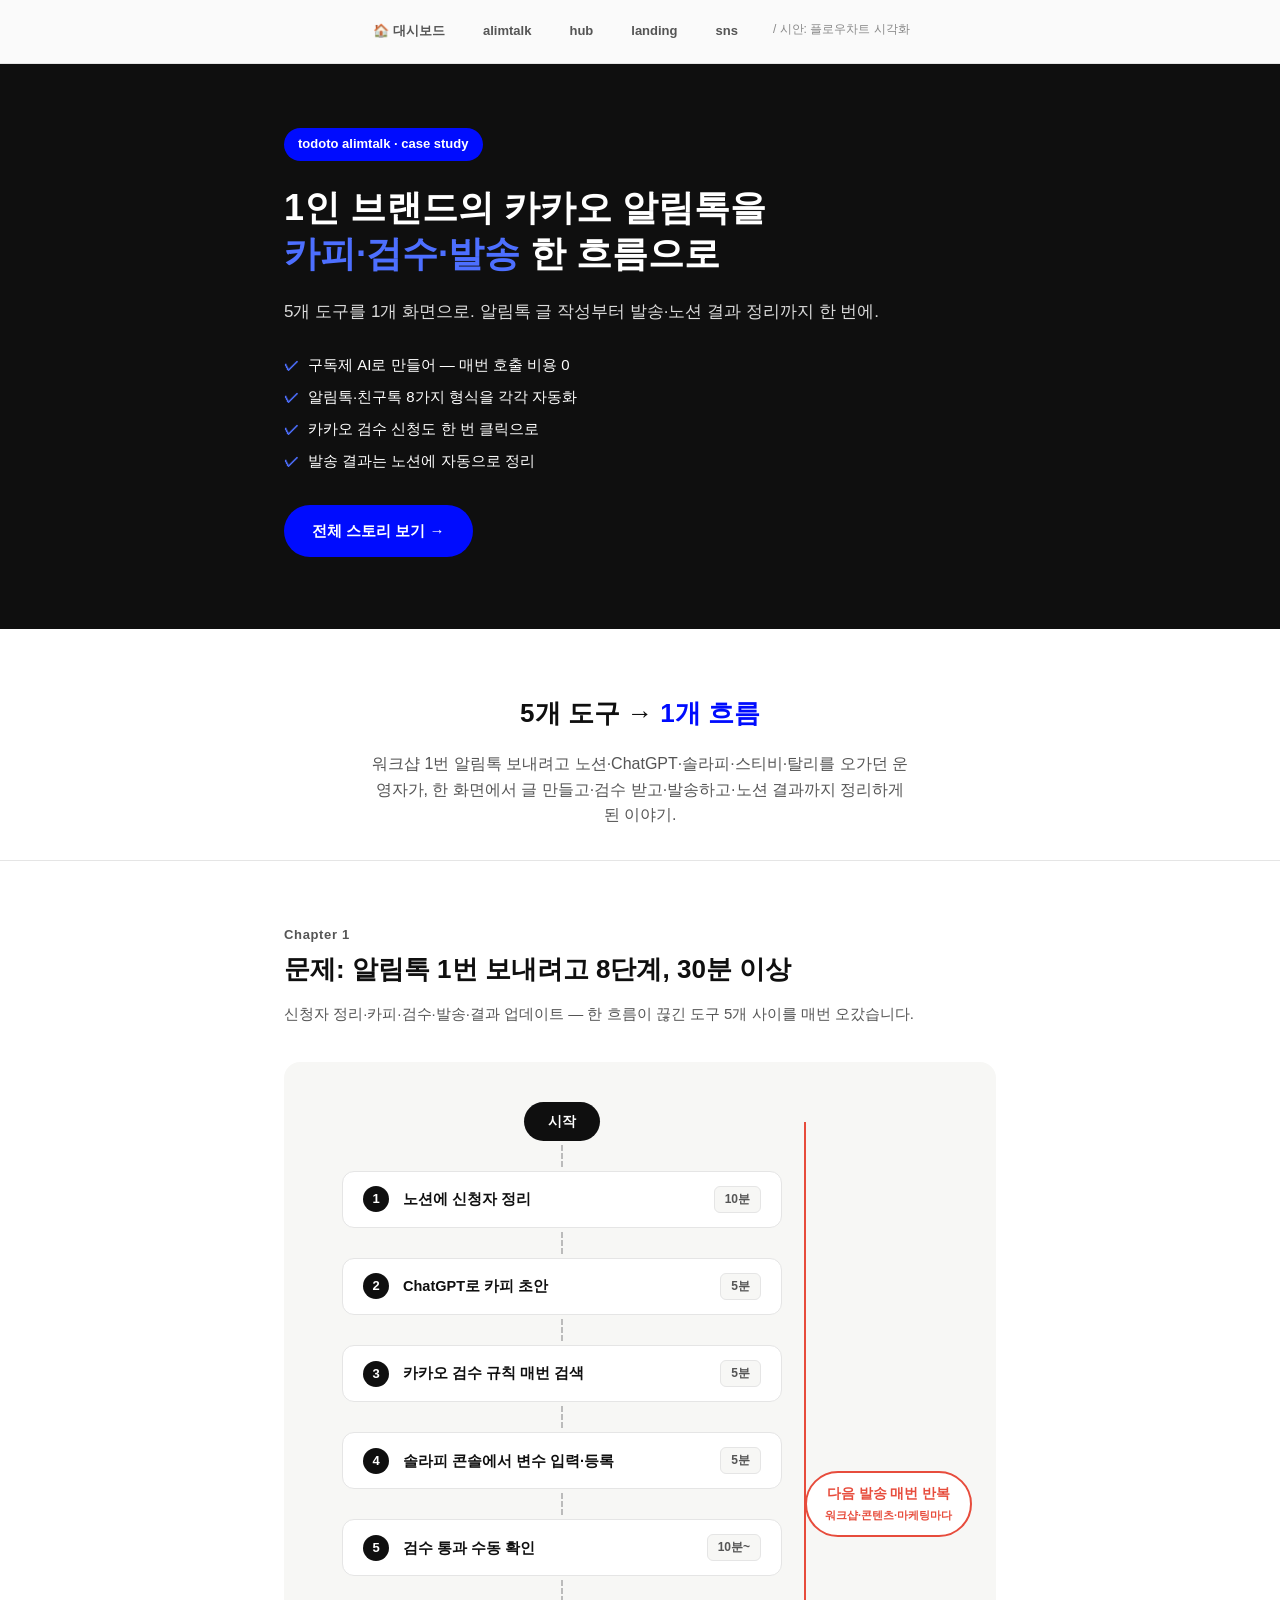
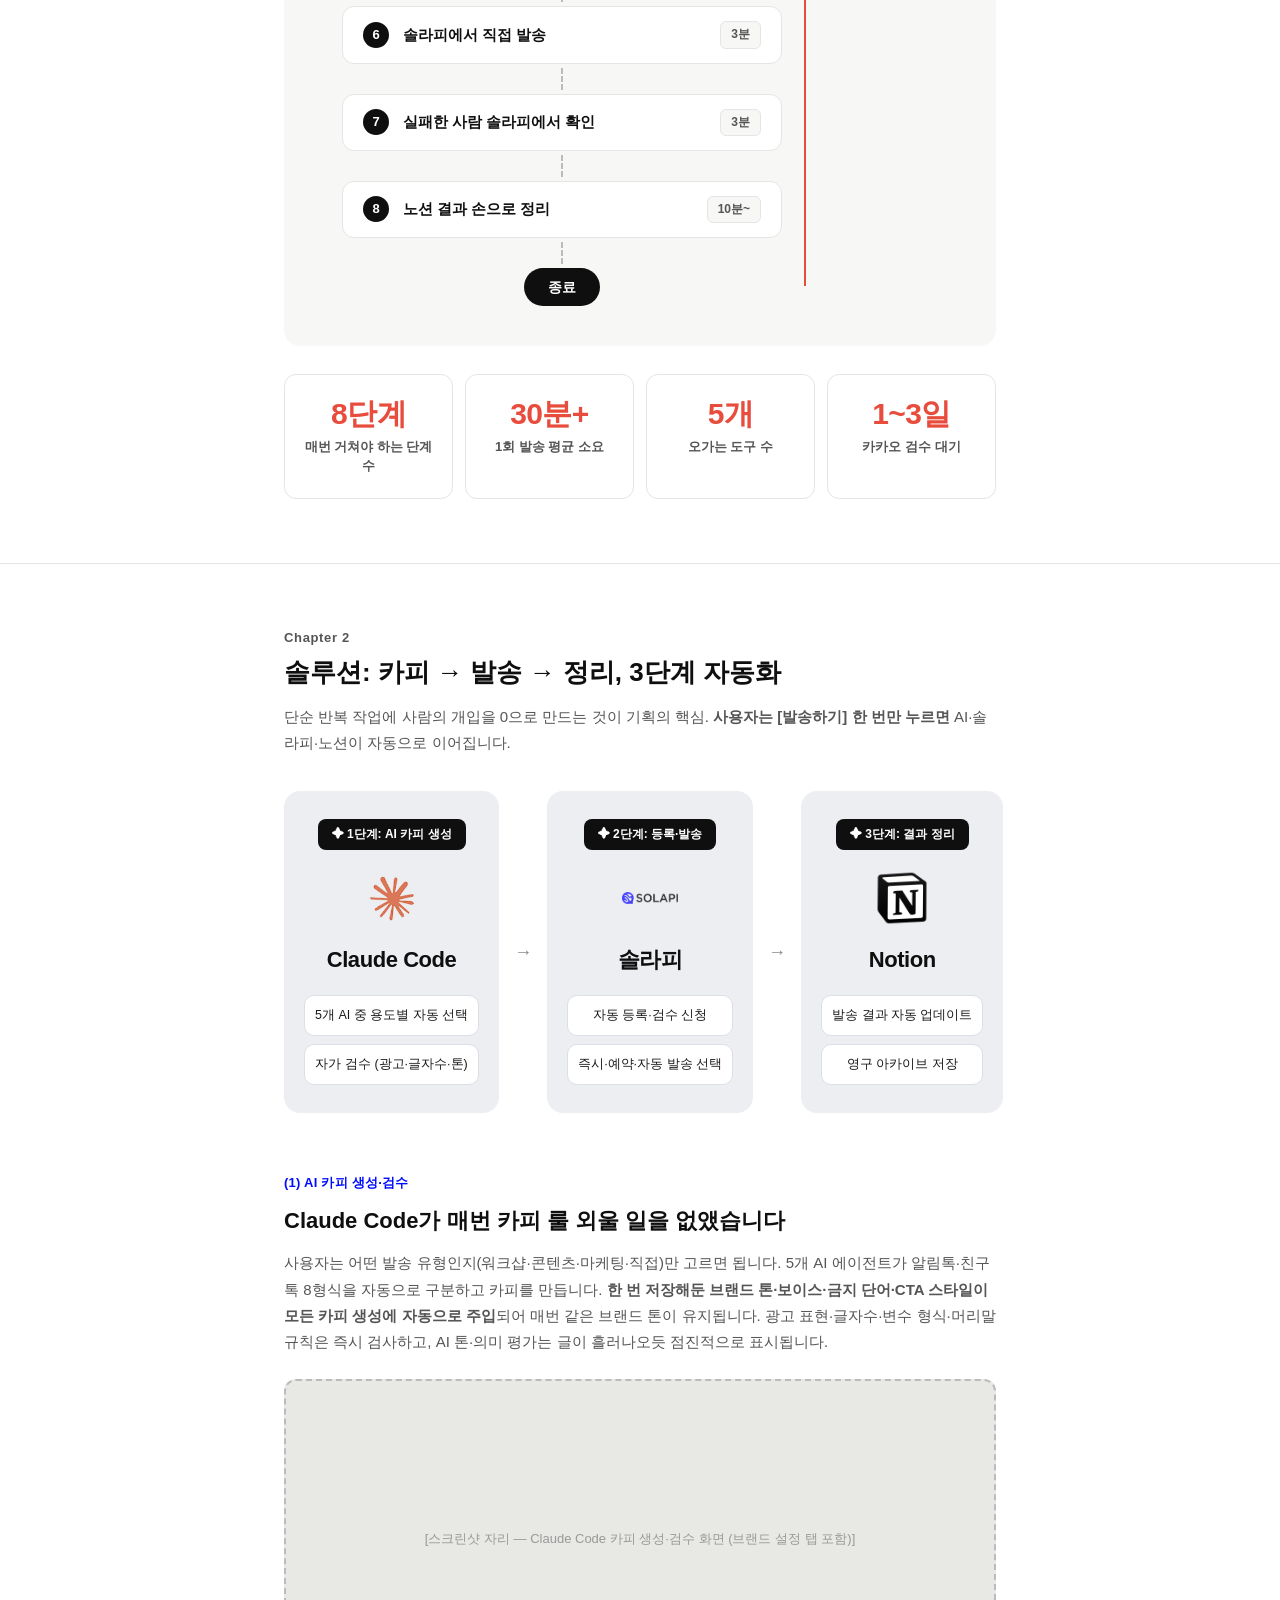
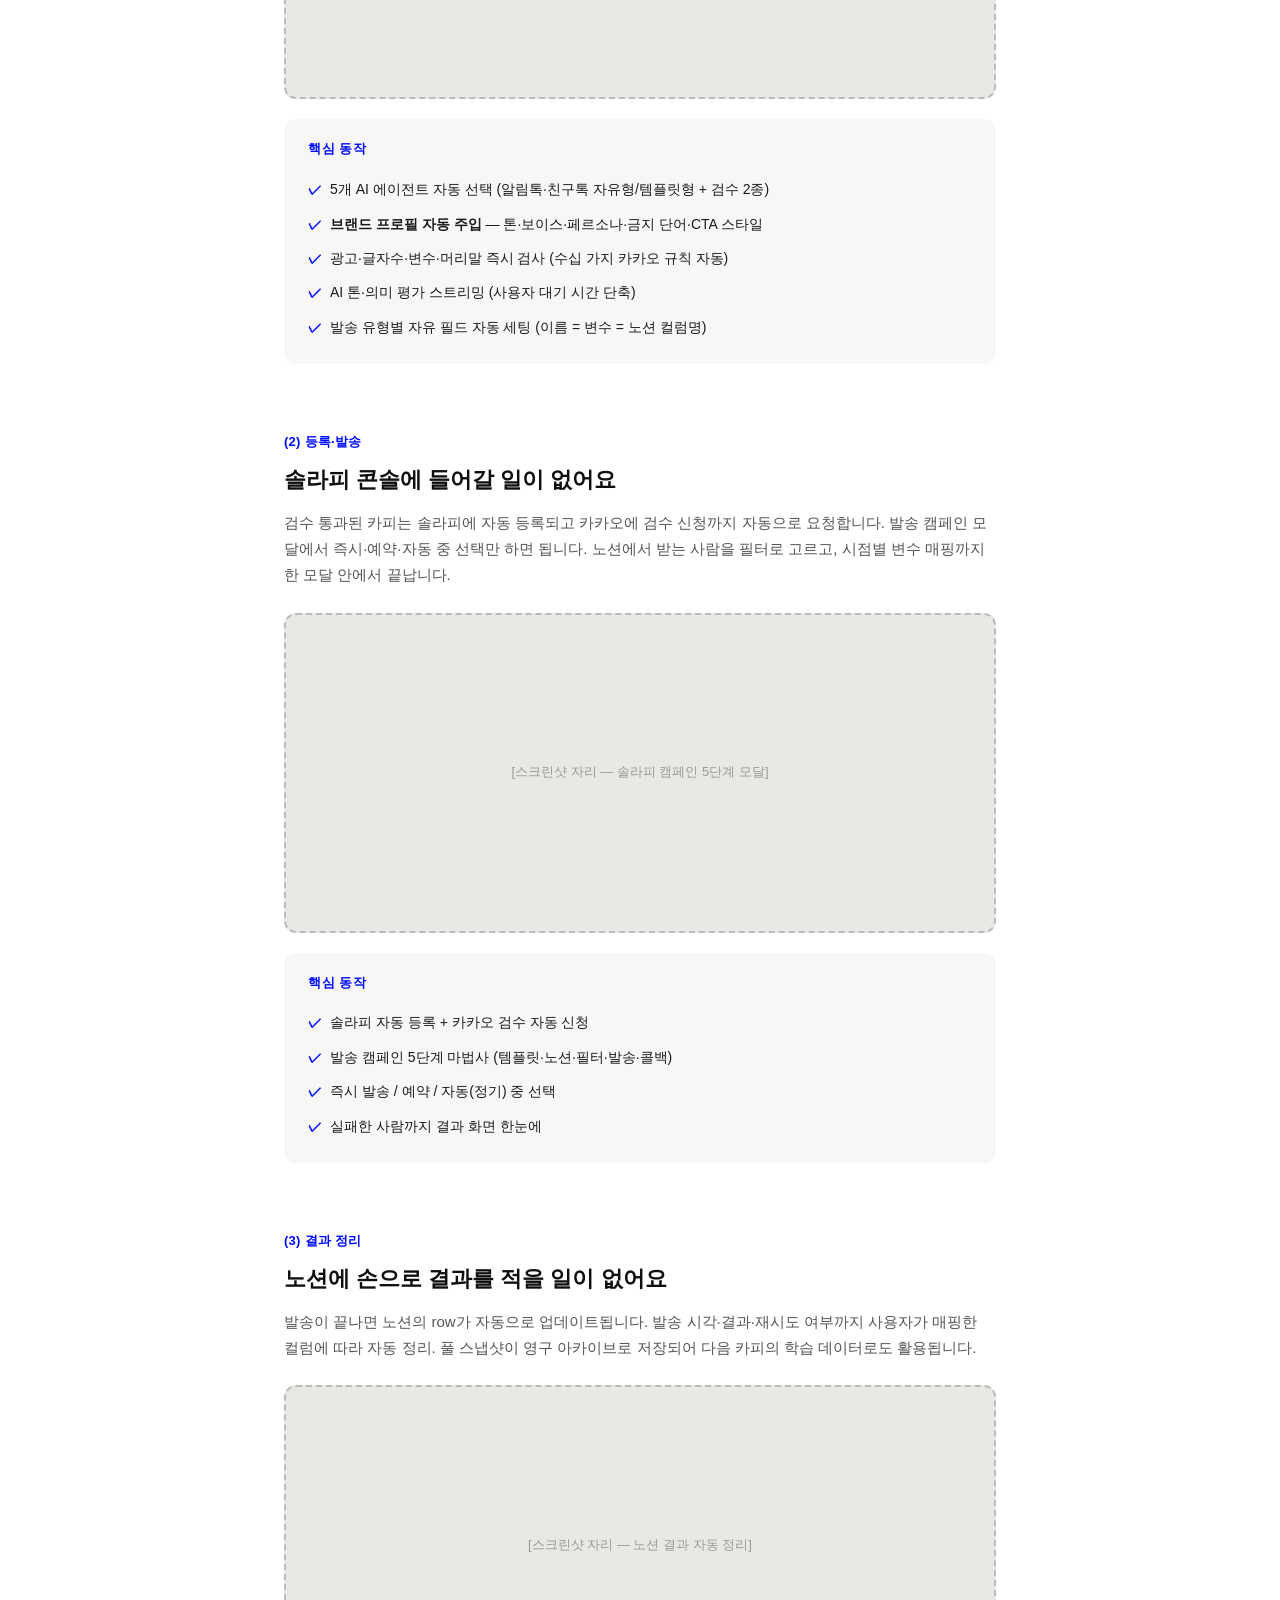
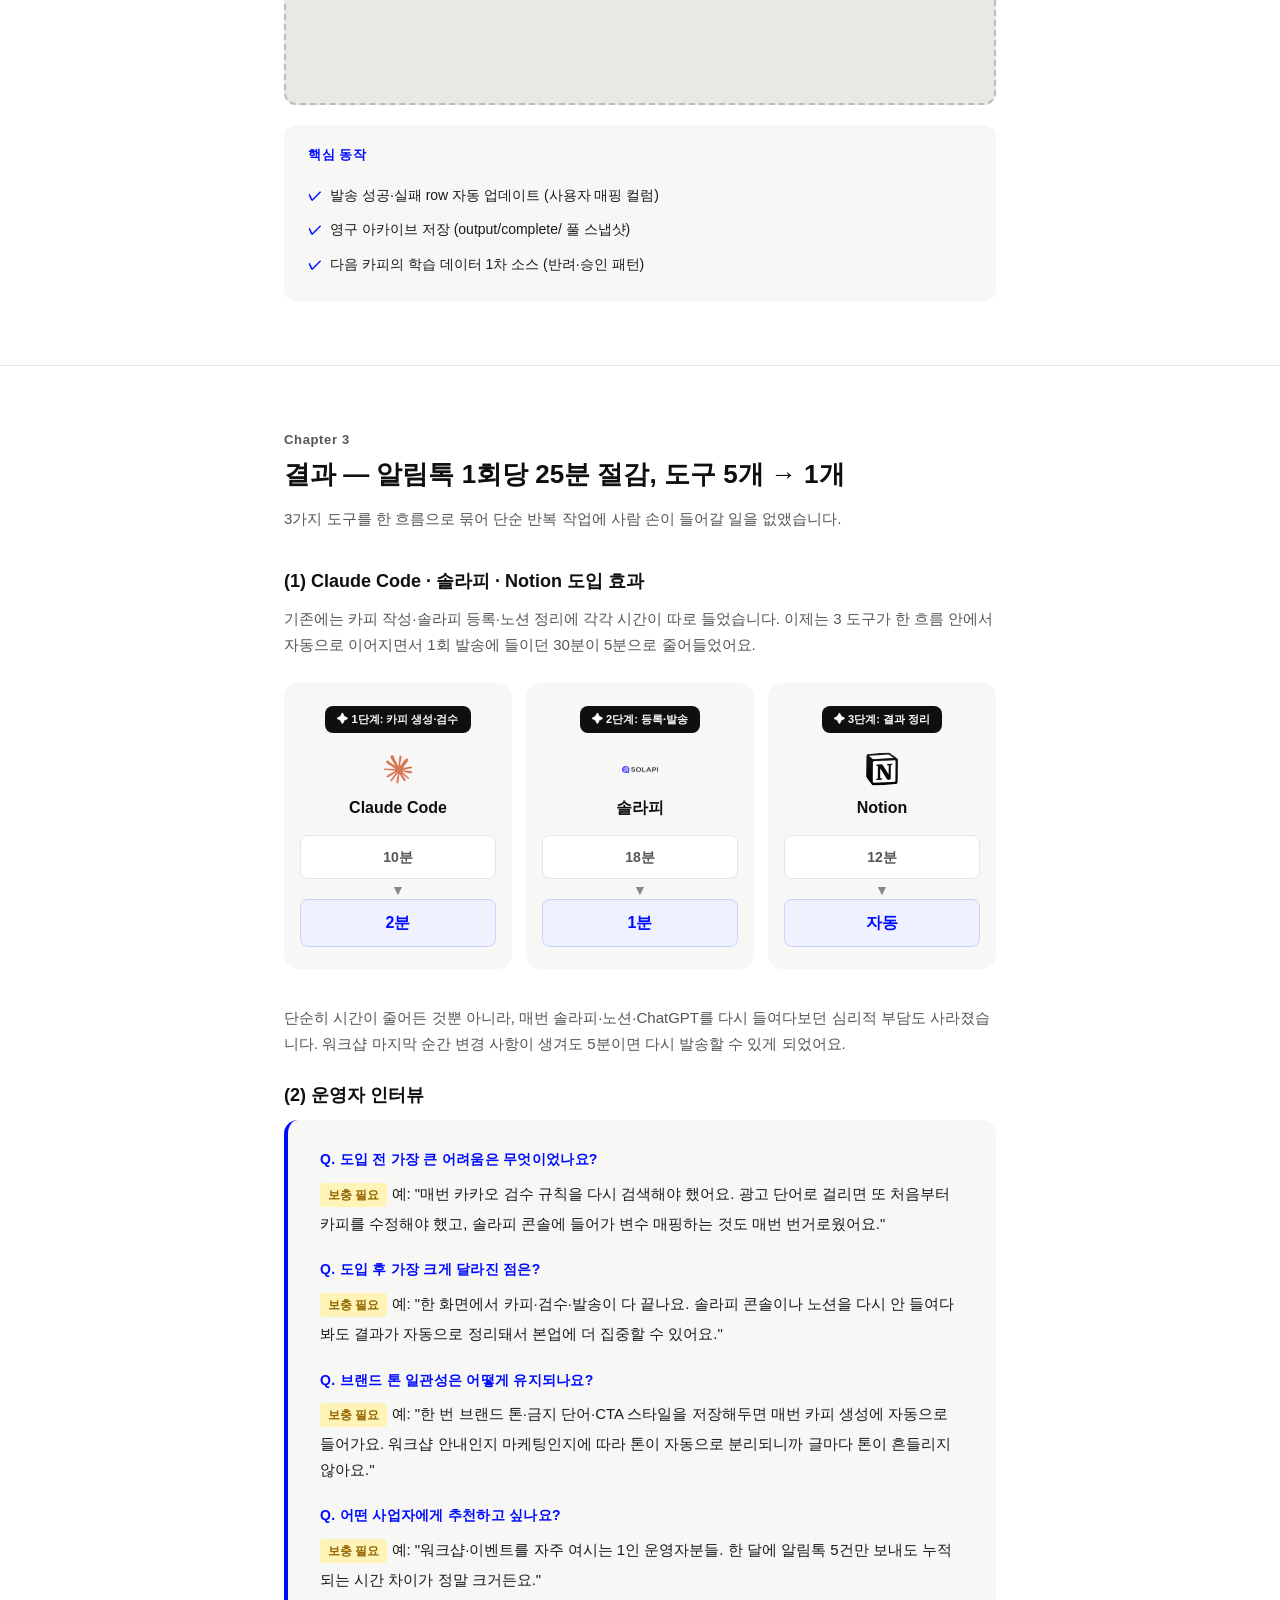
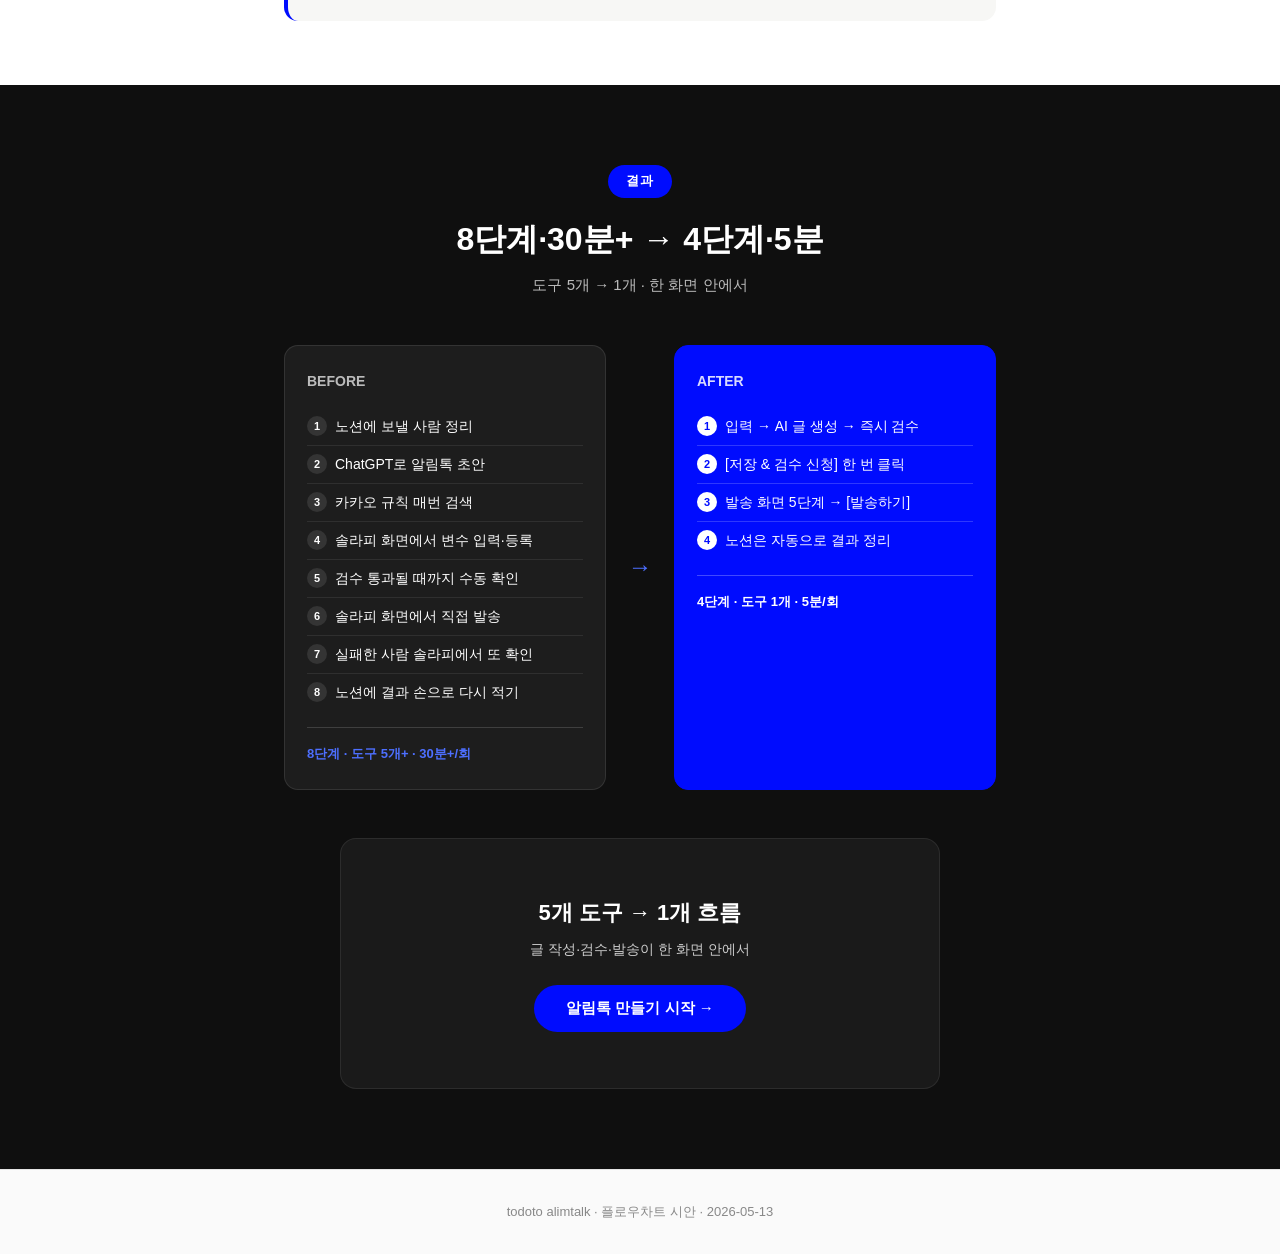
==== commit bf7cdb14: "브랜드 프로필(톤·보이스·금지 단어) 반영 — Ch1 페인 + Ch2 1단계 본문·핵심동작 + Ch3 인터뷰 Q" ====
--- a/alimtalk-flow.html
+++ b/alimtalk-flow.html
@@ -182,12 +182,13 @@
     <div class="stage-detail">
       <span class="stage-label">(1) AI 카피 생성·검수</span>
       <h3 class="stage-heading">Claude Code가 매번 카피 룰 외울 일을 없앴습니다</h3>
-      <p class="stage-body">사용자는 어떤 발송 유형인지(워크샵·콘텐츠·마케팅·직접)만 고르면 됩니다. 5개 AI 에이전트가 알림톡·친구톡 8형식을 자동으로 구분하고 카피를 만듭니다. 광고 표현·글자수·변수 형식·머리말 규칙은 즉시 검사하고, AI 톤·의미 평가는 글이 흘러나오듯 점진적으로 표시됩니다.</p>
-      <div class="stage-screenshot">[스크린샷 자리 — Claude Code 카피 생성·검수 화면]</div>
+      <p class="stage-body">사용자는 어떤 발송 유형인지(워크샵·콘텐츠·마케팅·직접)만 고르면 됩니다. 5개 AI 에이전트가 알림톡·친구톡 8형식을 자동으로 구분하고 카피를 만듭니다. <strong>한 번 저장해둔 브랜드 톤·보이스·금지 단어·CTA 스타일이 모든 카피 생성에 자동으로 주입</strong>되어 매번 같은 브랜드 톤이 유지됩니다. 광고 표현·글자수·변수 형식·머리말 규칙은 즉시 검사하고, AI 톤·의미 평가는 글이 흘러나오듯 점진적으로 표시됩니다.</p>
+      <div class="stage-screenshot">[스크린샷 자리 — Claude Code 카피 생성·검수 화면 (브랜드 설정 탭 포함)]</div>
       <div class="stage-aside">
         <h4>핵심 동작</h4>
         <ul>
           <li>5개 AI 에이전트 자동 선택 (알림톡·친구톡 자유형/템플릿형 + 검수 2종)</li>
+          <li><strong>브랜드 프로필 자동 주입</strong> — 톤·보이스·페르소나·금지 단어·CTA 스타일</li>
           <li>광고·글자수·변수·머리말 즉시 검사 (수십 가지 카카오 규칙 자동)</li>
           <li>AI 톤·의미 평가 스트리밍 (사용자 대기 시간 단축)</li>
           <li>발송 유형별 자유 필드 자동 세팅 (이름 = 변수 = 노션 컬럼명)</li>
@@ -278,6 +279,10 @@
       <div class="iv-item">
         <div class="iv-q">Q. 도입 후 가장 크게 달라진 점은?</div>
         <div class="iv-a"><span class="todo">보충 필요</span> 예: "한 화면에서 카피·검수·발송이 다 끝나요. 솔라피 콘솔이나 노션을 다시 안 들여다봐도 결과가 자동으로 정리돼서 본업에 더 집중할 수 있어요."</div>
+      </div>
+      <div class="iv-item">
+        <div class="iv-q">Q. 브랜드 톤 일관성은 어떻게 유지되나요?</div>
+        <div class="iv-a"><span class="todo">보충 필요</span> 예: "한 번 브랜드 톤·금지 단어·CTA 스타일을 저장해두면 매번 카피 생성에 자동으로 들어가요. 워크샵 안내인지 마케팅인지에 따라 톤이 자동으로 분리되니까 글마다 톤이 흔들리지 않아요."</div>
       </div>
       <div class="iv-item">
         <div class="iv-q">Q. 어떤 사업자에게 추천하고 싶나요?</div>
--- a/style.css
+++ b/style.css
@@ -697,8 +697,8 @@
 }
 .flow-h-step .h-tool-mark {
   display: flex;
-  width: 80px;
-  height: 80px;
+  width: 56px;
+  height: 56px;
   align-items: center;
   justify-content: center;
   margin: 4px auto 12px;
@@ -716,8 +716,8 @@
   stroke: currentColor;
 }
 .flow-h-step .h-tool-mark img {
-  width: 80px;
-  height: 80px;
+  width: 56px;
+  height: 56px;
   object-fit: contain;
 }
 
@@ -914,8 +914,8 @@
 
 @media (max-width: 640px) {
   /* h-tool-mark 모바일 */
-  .flow-h-step .h-tool-mark { width: 56px; height: 56px; }
-  .flow-h-step .h-tool-mark img { width: 56px; height: 56px; }
+  .flow-h-step .h-tool-mark { width: 44px; height: 44px; }
+  .flow-h-step .h-tool-mark img { width: 44px; height: 44px; }
 
   /* stage-detail 모바일 */
   .stage-detail { margin-top: 36px; }
@@ -1005,8 +1005,8 @@
   margin-bottom: 14px;
 }
 .result-card .rc-tool-img {
-  width: 48px;
-  height: 48px;
+  width: 36px;
+  height: 36px;
   object-fit: contain;
   margin: 4px auto 8px;
   display: block;
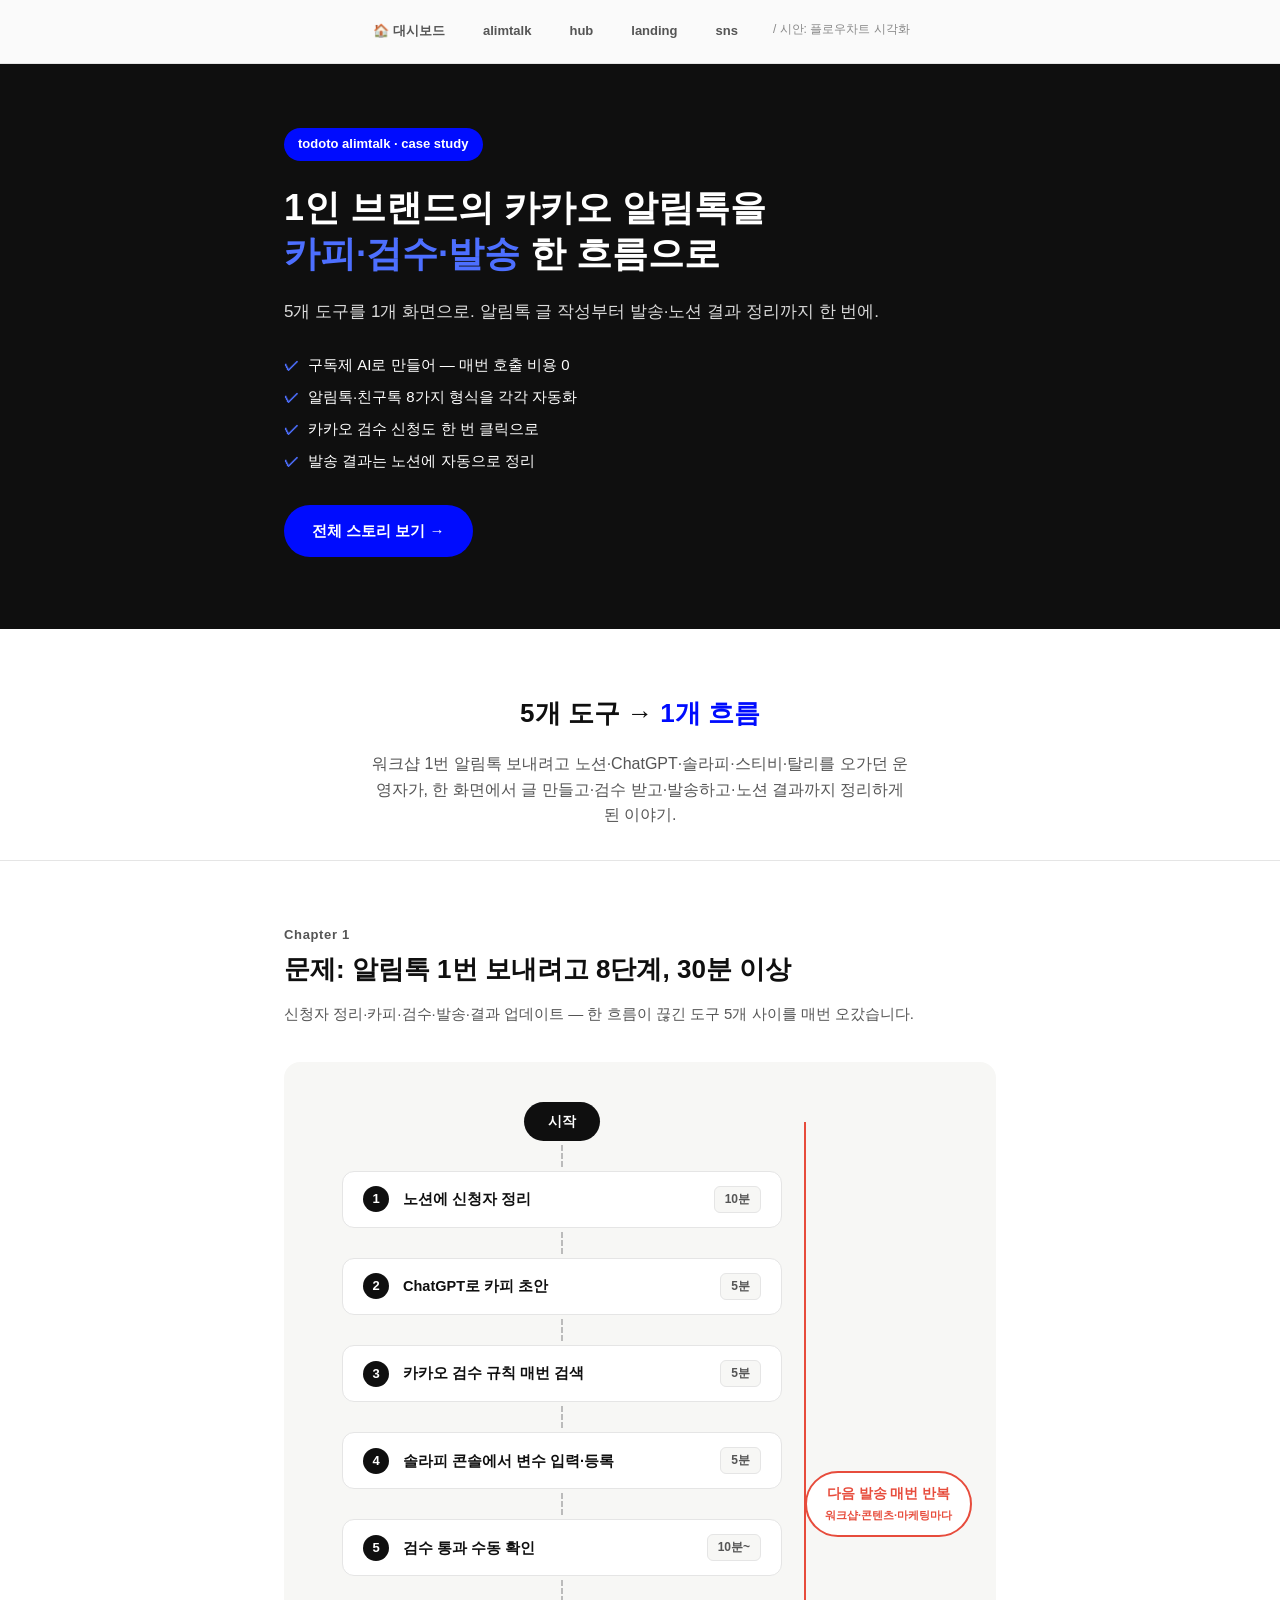
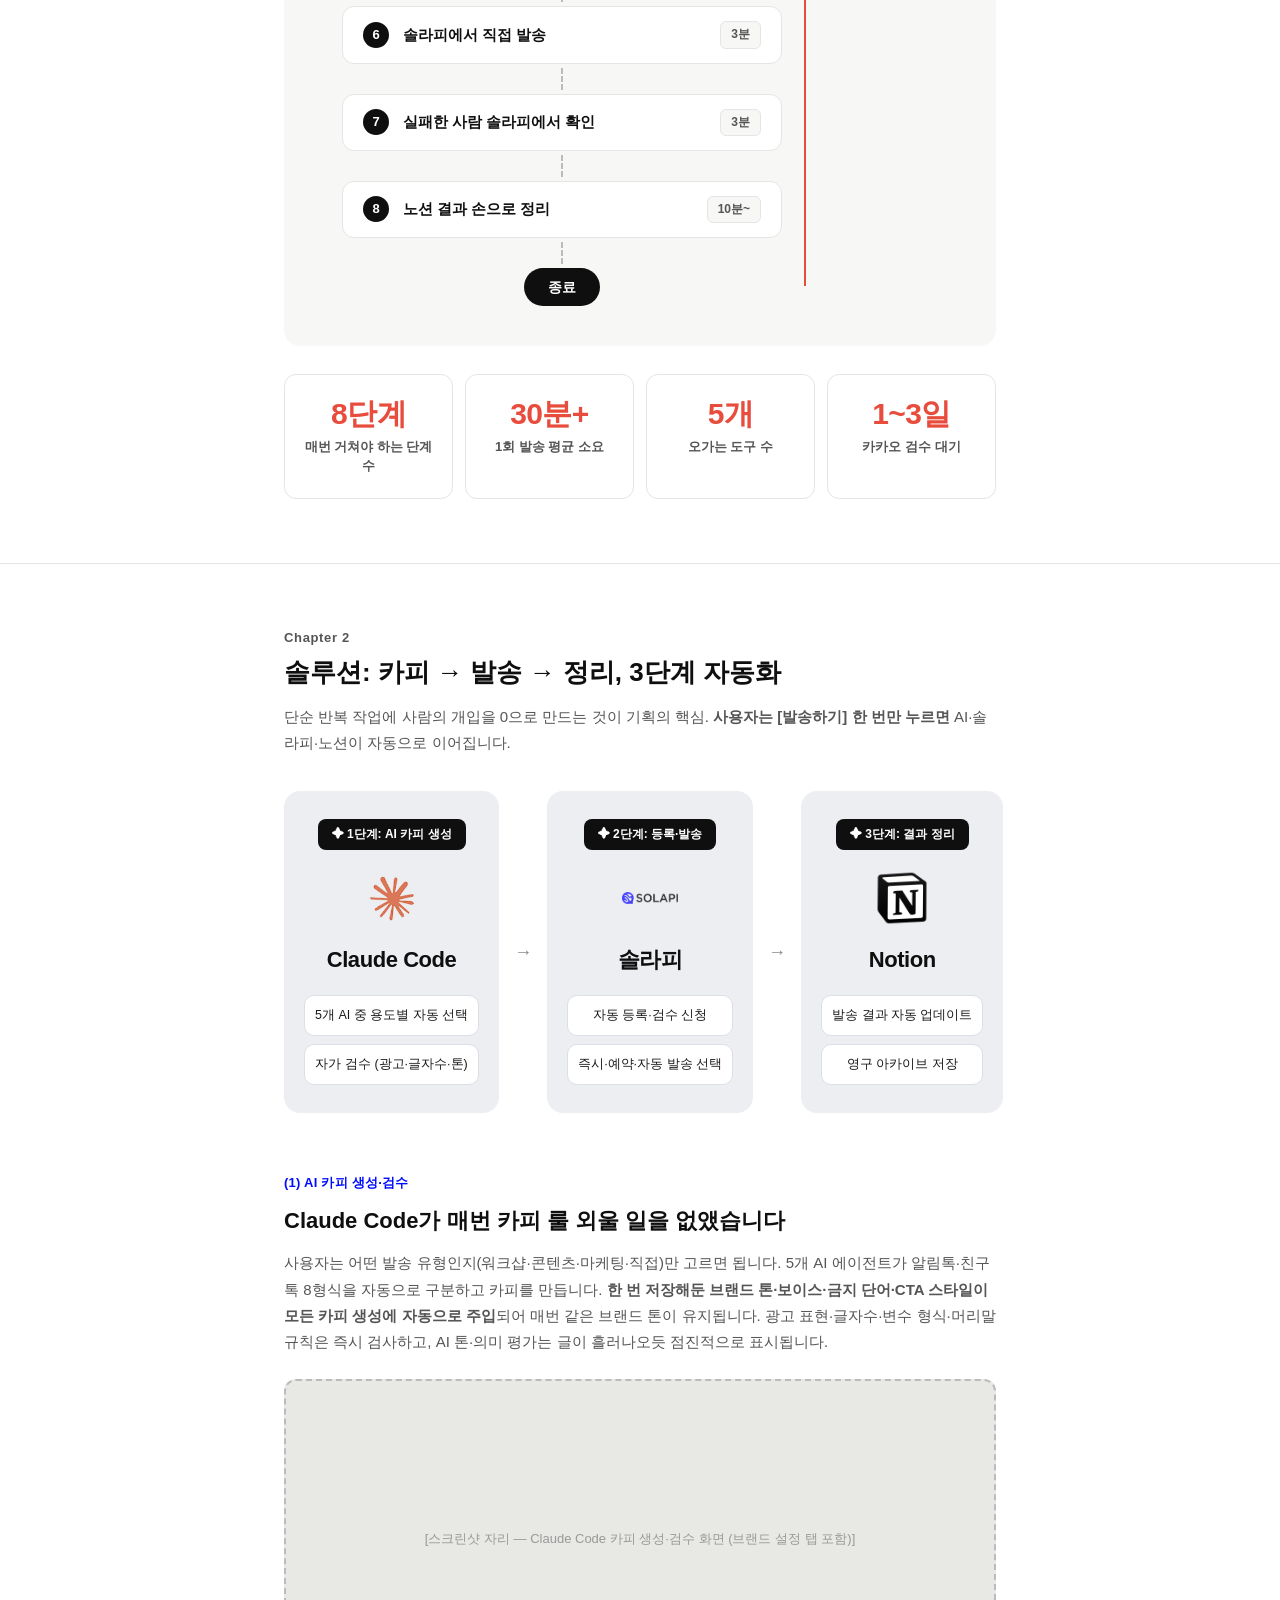
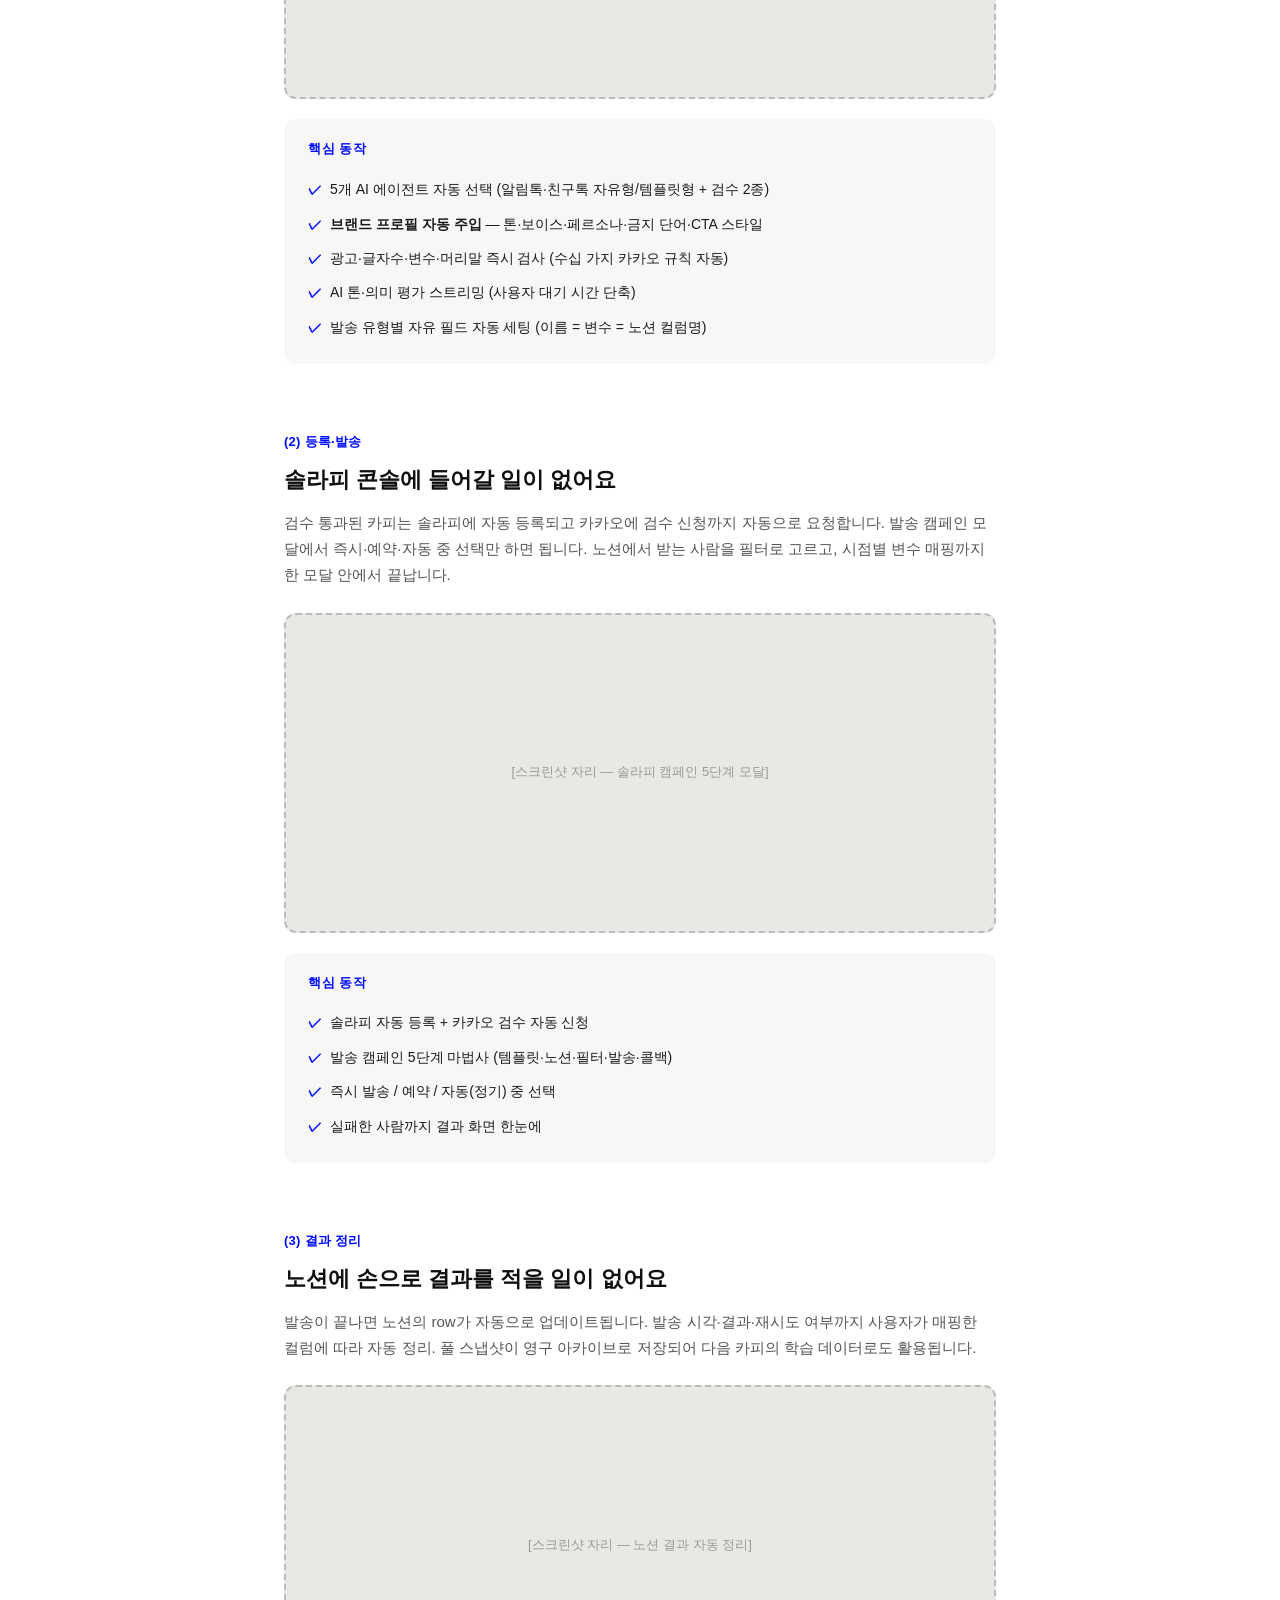
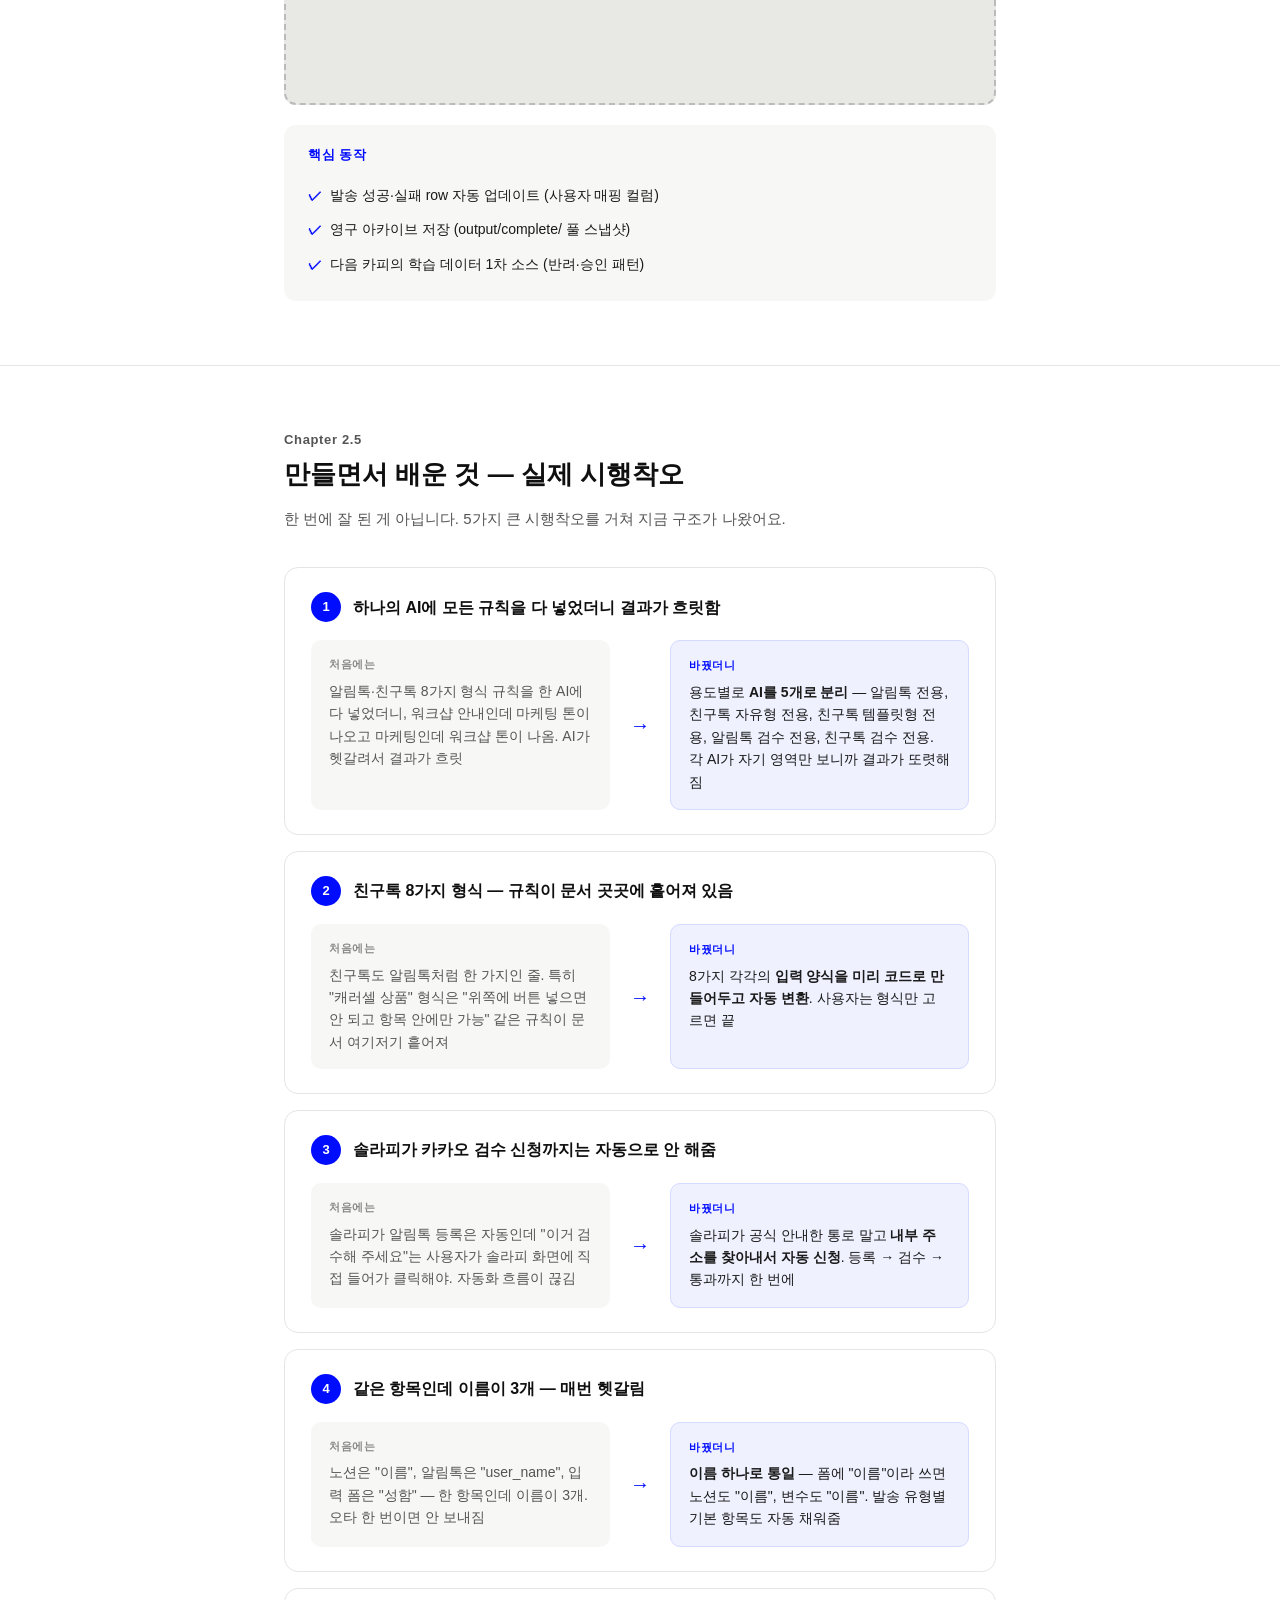
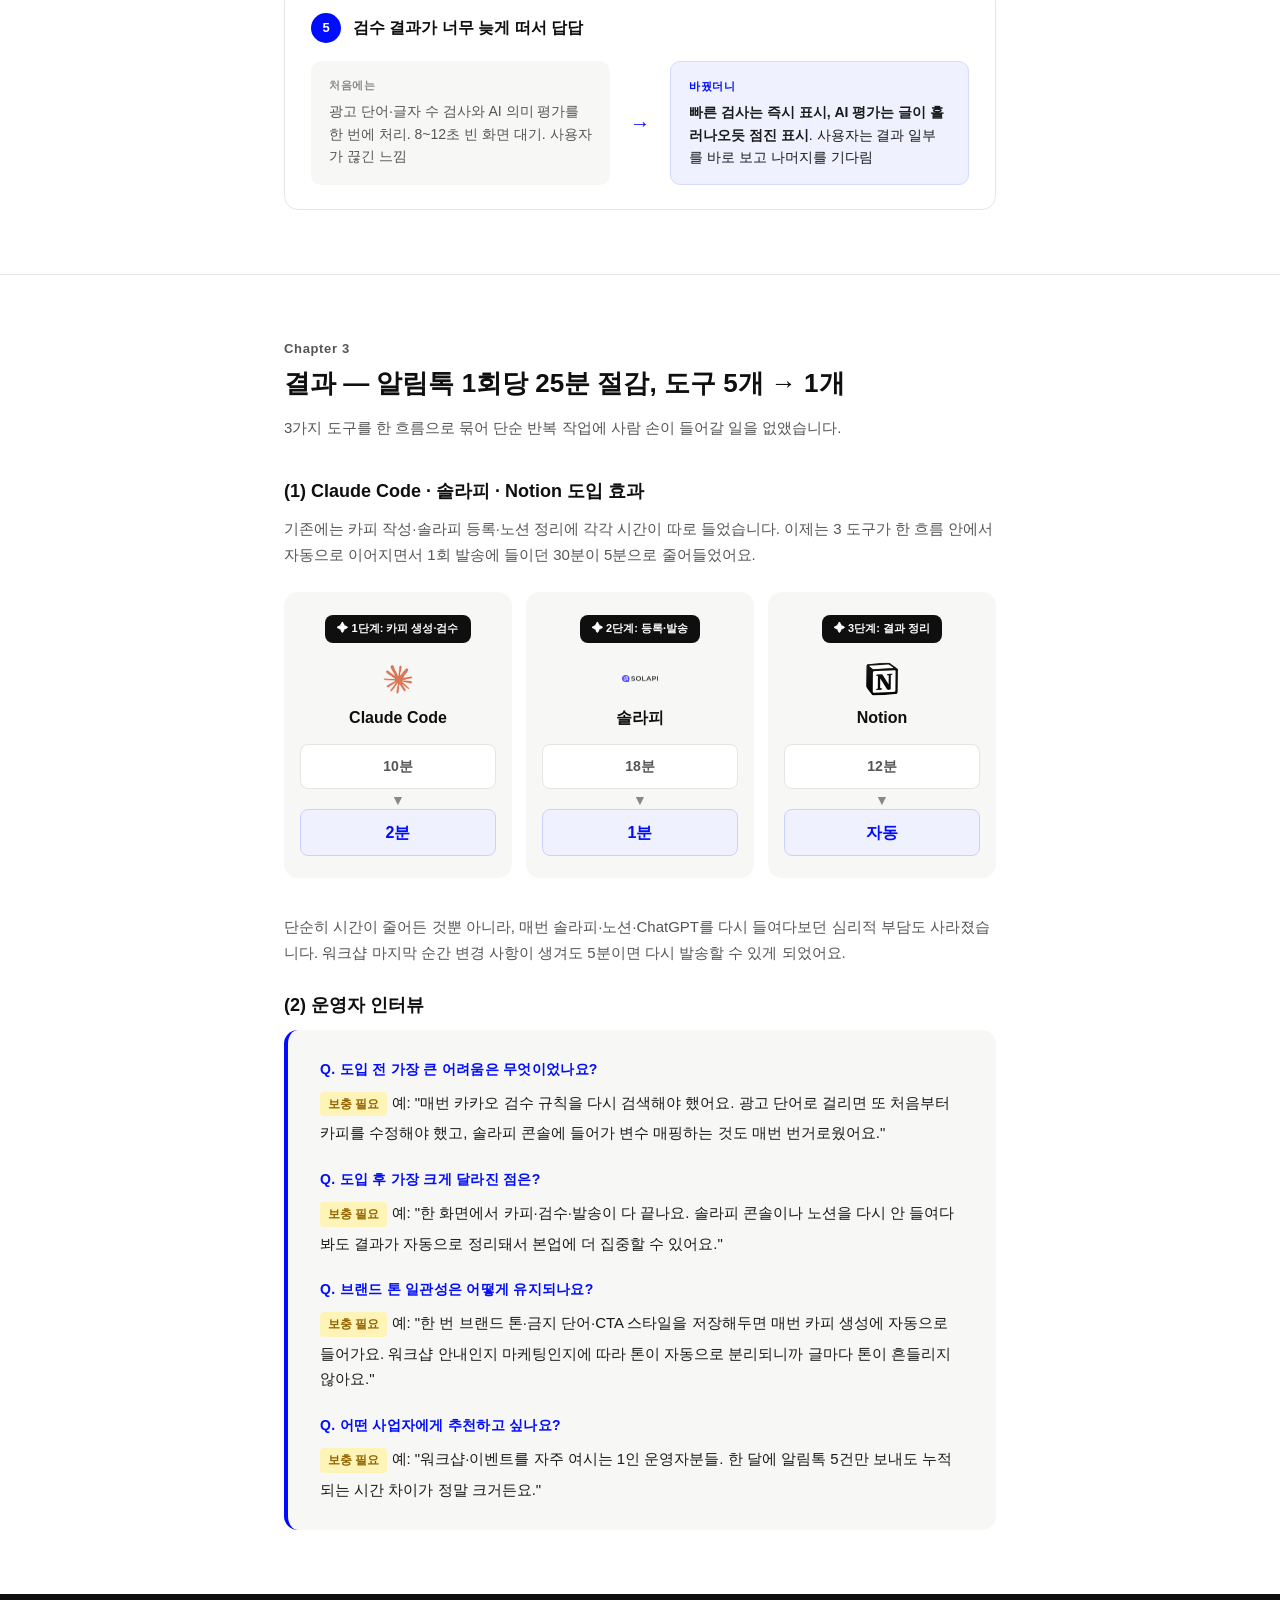
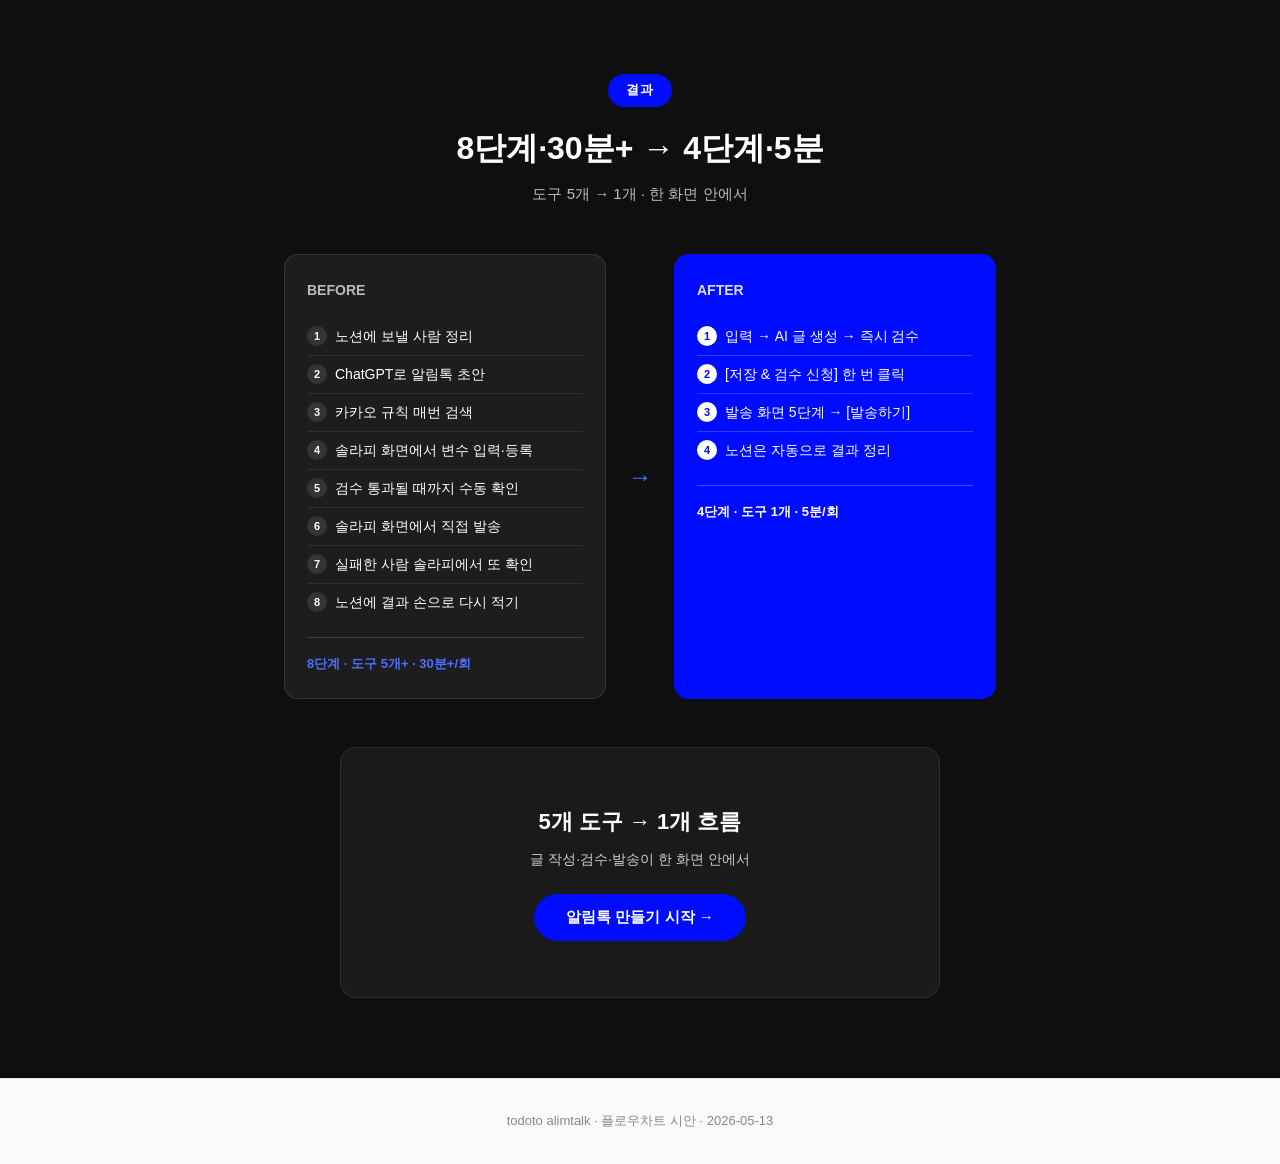
==== commit f636069a: "alimtalk-flow에 Chapter 2.5 시행착오 5개 카드 통합 (alimtalk.html 강점 흡수)" ====
--- a/alimtalk-flow.html
+++ b/alimtalk-flow.html
@@ -229,6 +229,62 @@
   </div>
 </section>
 
+<!-- Chapter 2.5: 시행착오 (만들면서 배운 것) -->
+<section class="chapter" id="chapter-trial">
+  <div class="container">
+    <div class="chapter-label">Chapter 2.5</div>
+    <h2 class="chapter-title">만들면서 배운 것 — 실제 시행착오</h2>
+    <p class="chapter-intro">한 번에 잘 된 게 아닙니다. 5가지 큰 시행착오를 거쳐 지금 구조가 나왔어요.</p>
+
+    <div class="trial-list">
+      <div class="trial-card">
+        <div class="ti"><div class="tn">1</div><div class="tt">하나의 AI에 모든 규칙을 다 넣었더니 결과가 흐릿함</div></div>
+        <div class="tarrow">
+          <div class="tbox"><span class="tlabel">처음에는</span>알림톡·친구톡 8가지 형식 규칙을 한 AI에 다 넣었더니, 워크샵 안내인데 마케팅 톤이 나오고 마케팅인데 워크샵 톤이 나옴. AI가 헷갈려서 결과가 흐릿</div>
+          <div class="arrow-mid">→</div>
+          <div class="tbox fix"><span class="tlabel">바꿨더니</span>용도별로 <strong>AI를 5개로 분리</strong> — 알림톡 전용, 친구톡 자유형 전용, 친구톡 템플릿형 전용, 알림톡 검수 전용, 친구톡 검수 전용. 각 AI가 자기 영역만 보니까 결과가 또렷해짐</div>
+        </div>
+      </div>
+
+      <div class="trial-card">
+        <div class="ti"><div class="tn">2</div><div class="tt">친구톡 8가지 형식 — 규칙이 문서 곳곳에 흩어져 있음</div></div>
+        <div class="tarrow">
+          <div class="tbox"><span class="tlabel">처음에는</span>친구톡도 알림톡처럼 한 가지인 줄. 특히 "캐러셀 상품" 형식은 "위쪽에 버튼 넣으면 안 되고 항목 안에만 가능" 같은 규칙이 문서 여기저기 흩어져</div>
+          <div class="arrow-mid">→</div>
+          <div class="tbox fix"><span class="tlabel">바꿨더니</span>8가지 각각의 <strong>입력 양식을 미리 코드로 만들어두고 자동 변환</strong>. 사용자는 형식만 고르면 끝</div>
+        </div>
+      </div>
+
+      <div class="trial-card">
+        <div class="ti"><div class="tn">3</div><div class="tt">솔라피가 카카오 검수 신청까지는 자동으로 안 해줌</div></div>
+        <div class="tarrow">
+          <div class="tbox"><span class="tlabel">처음에는</span>솔라피가 알림톡 등록은 자동인데 "이거 검수해 주세요"는 사용자가 솔라피 화면에 직접 들어가 클릭해야. 자동화 흐름이 끊김</div>
+          <div class="arrow-mid">→</div>
+          <div class="tbox fix"><span class="tlabel">바꿨더니</span>솔라피가 공식 안내한 통로 말고 <strong>내부 주소를 찾아내서 자동 신청</strong>. 등록 → 검수 → 통과까지 한 번에</div>
+        </div>
+      </div>
+
+      <div class="trial-card">
+        <div class="ti"><div class="tn">4</div><div class="tt">같은 항목인데 이름이 3개 — 매번 헷갈림</div></div>
+        <div class="tarrow">
+          <div class="tbox"><span class="tlabel">처음에는</span>노션은 "이름", 알림톡은 "user_name", 입력 폼은 "성함" — 한 항목인데 이름이 3개. 오타 한 번이면 안 보내짐</div>
+          <div class="arrow-mid">→</div>
+          <div class="tbox fix"><span class="tlabel">바꿨더니</span><strong>이름 하나로 통일</strong> — 폼에 "이름"이라 쓰면 노션도 "이름", 변수도 "이름". 발송 유형별 기본 항목도 자동 채워줌</div>
+        </div>
+      </div>
+
+      <div class="trial-card">
+        <div class="ti"><div class="tn">5</div><div class="tt">검수 결과가 너무 늦게 떠서 답답</div></div>
+        <div class="tarrow">
+          <div class="tbox"><span class="tlabel">처음에는</span>광고 단어·글자 수 검사와 AI 의미 평가를 한 번에 처리. 8~12초 빈 화면 대기. 사용자가 끊긴 느낌</div>
+          <div class="arrow-mid">→</div>
+          <div class="tbox fix"><span class="tlabel">바꿨더니</span><strong>빠른 검사는 즉시 표시, AI 평가는 글이 흘러나오듯 점진 표시</strong>. 사용자는 결과 일부를 바로 보고 나머지를 기다림</div>
+        </div>
+      </div>
+    </div>
+  </div>
+</section>
+
 <!-- Chapter 3: 결과 — 도구별 시간 절약 + 인터뷰 -->
 <section class="chapter" id="chapter-3">
   <div class="container">
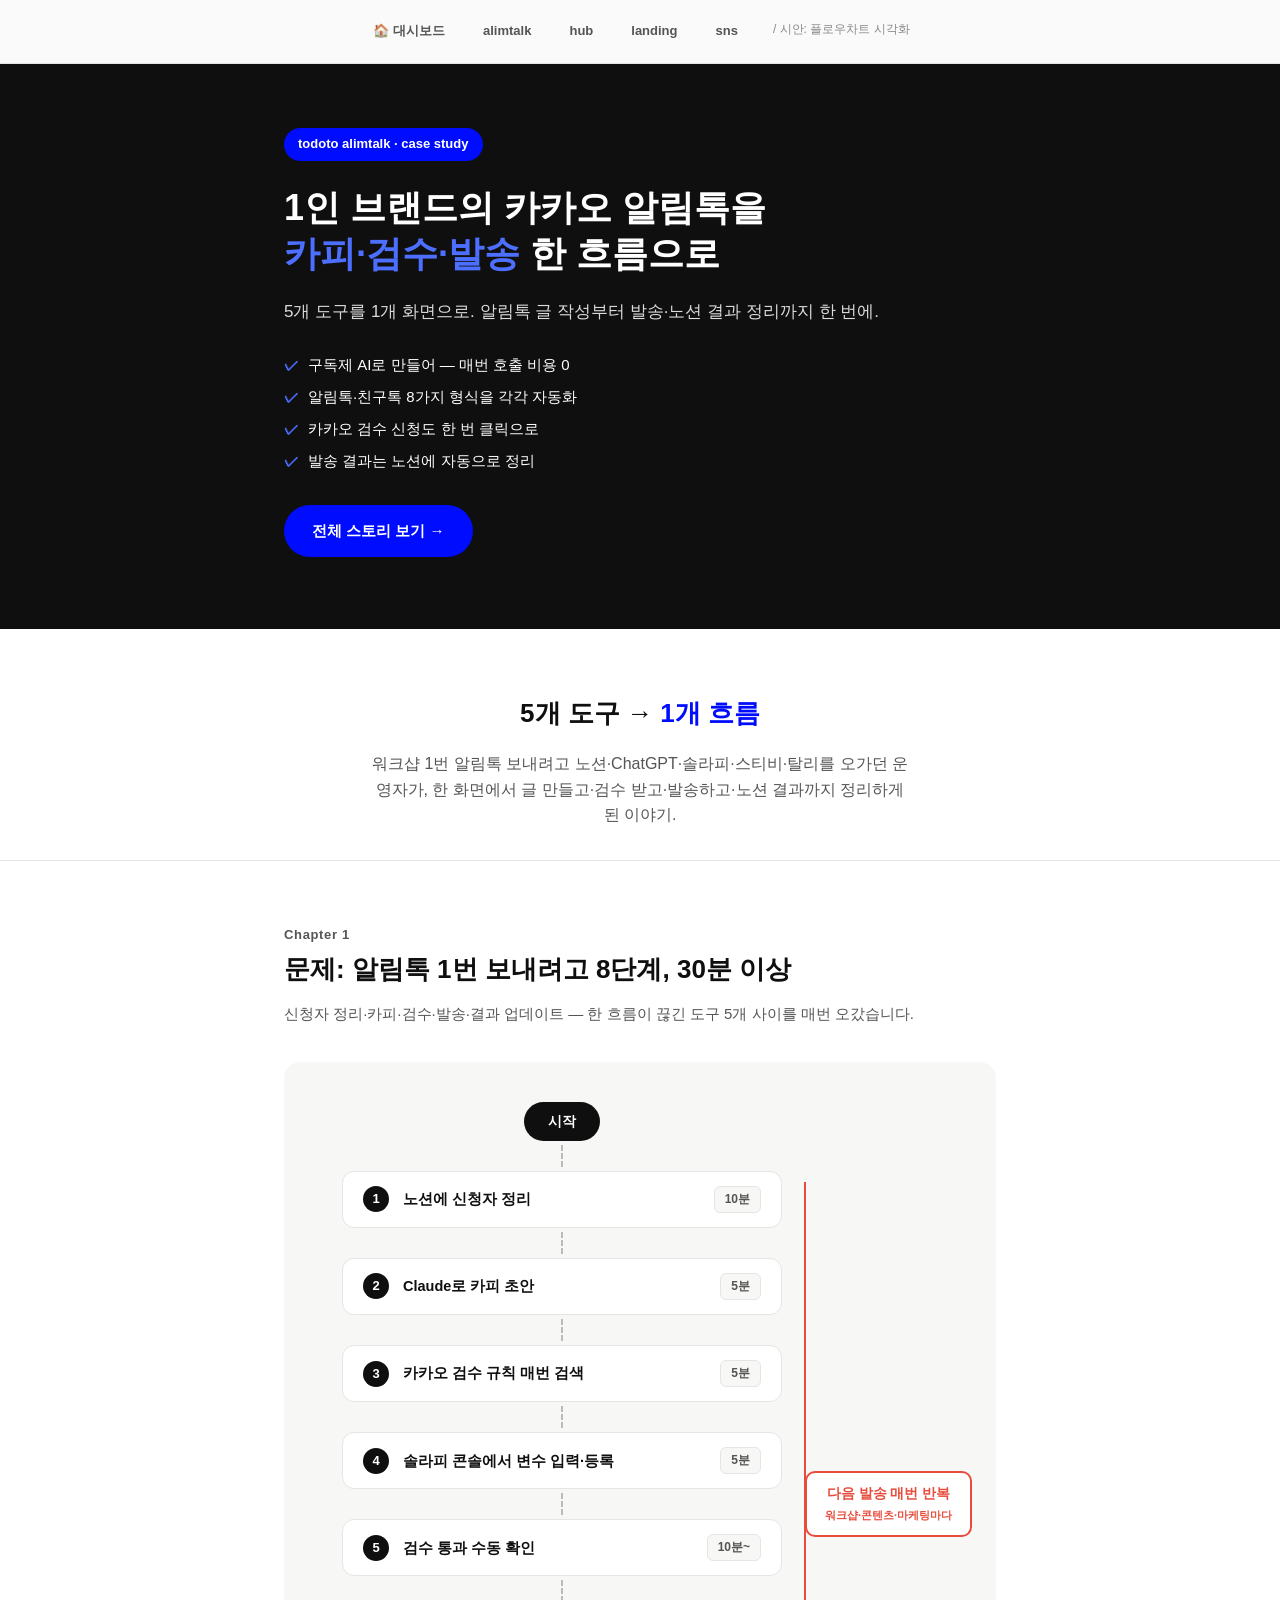
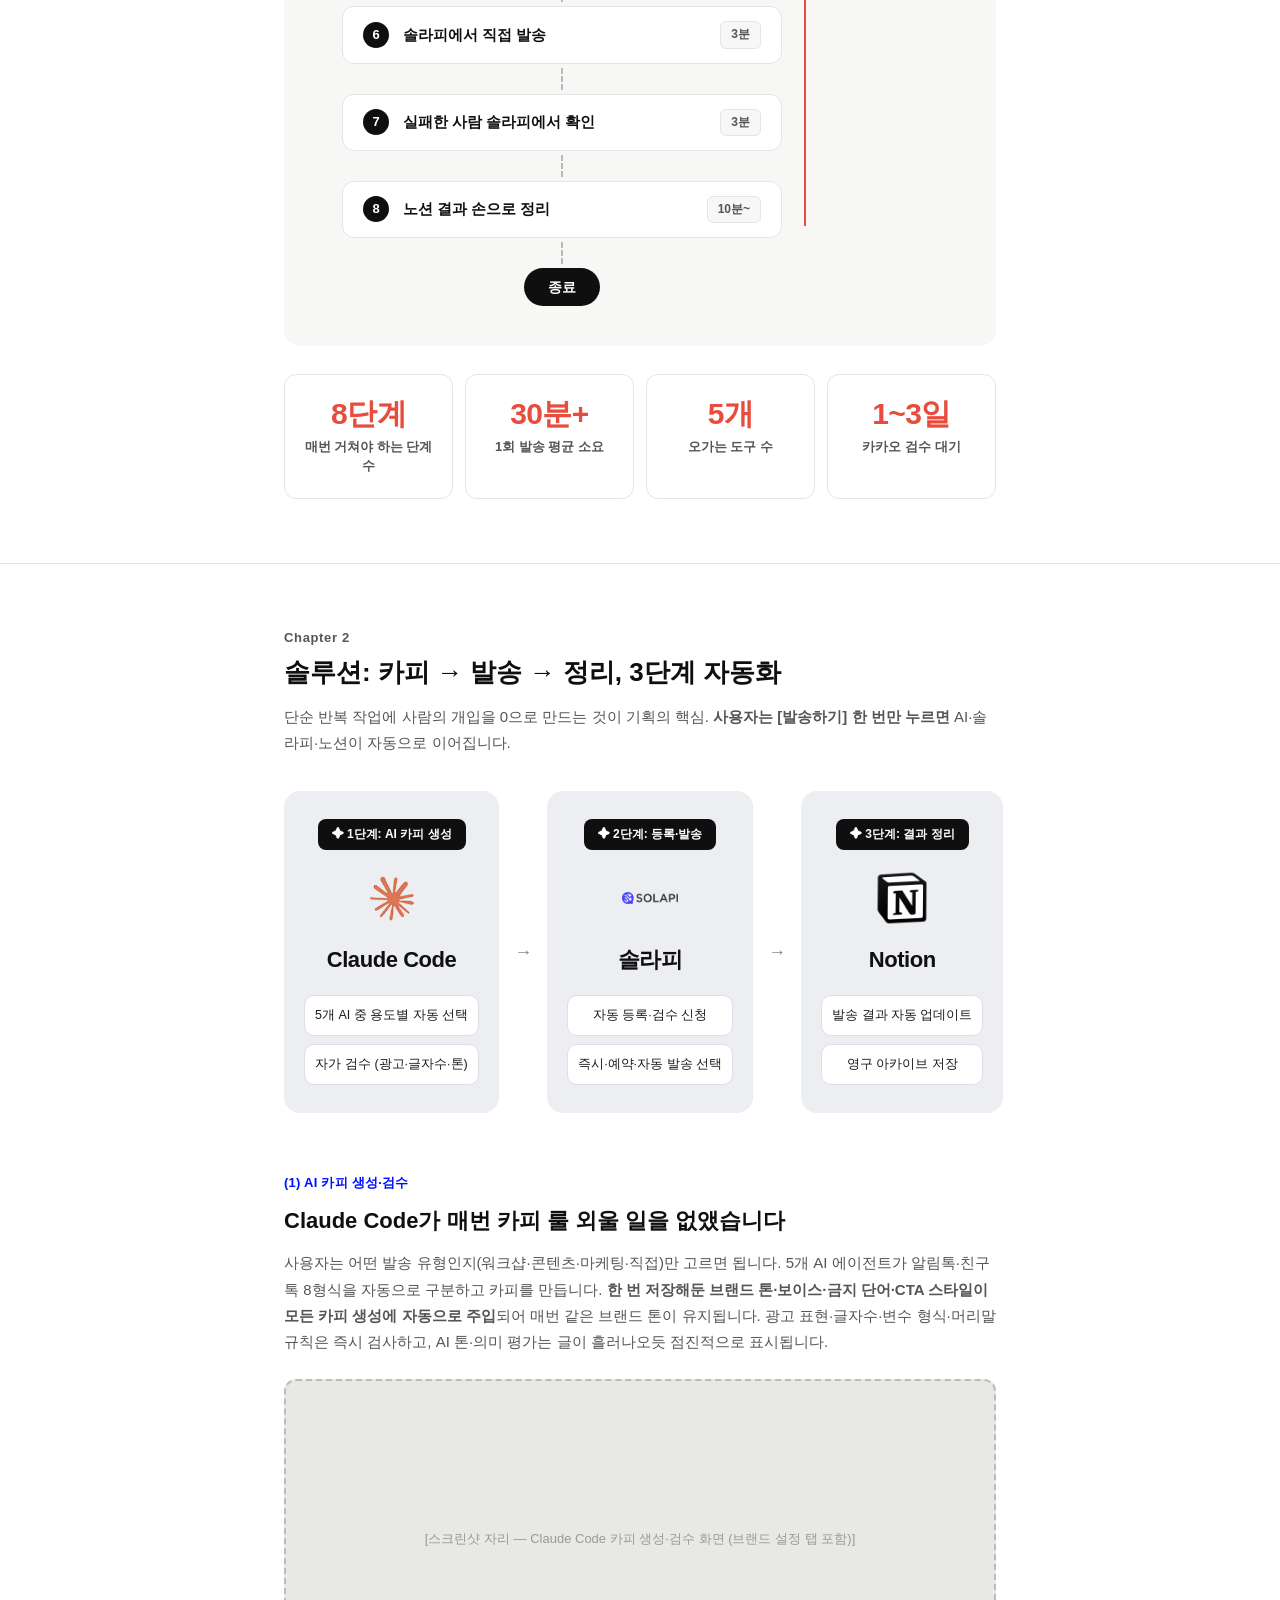
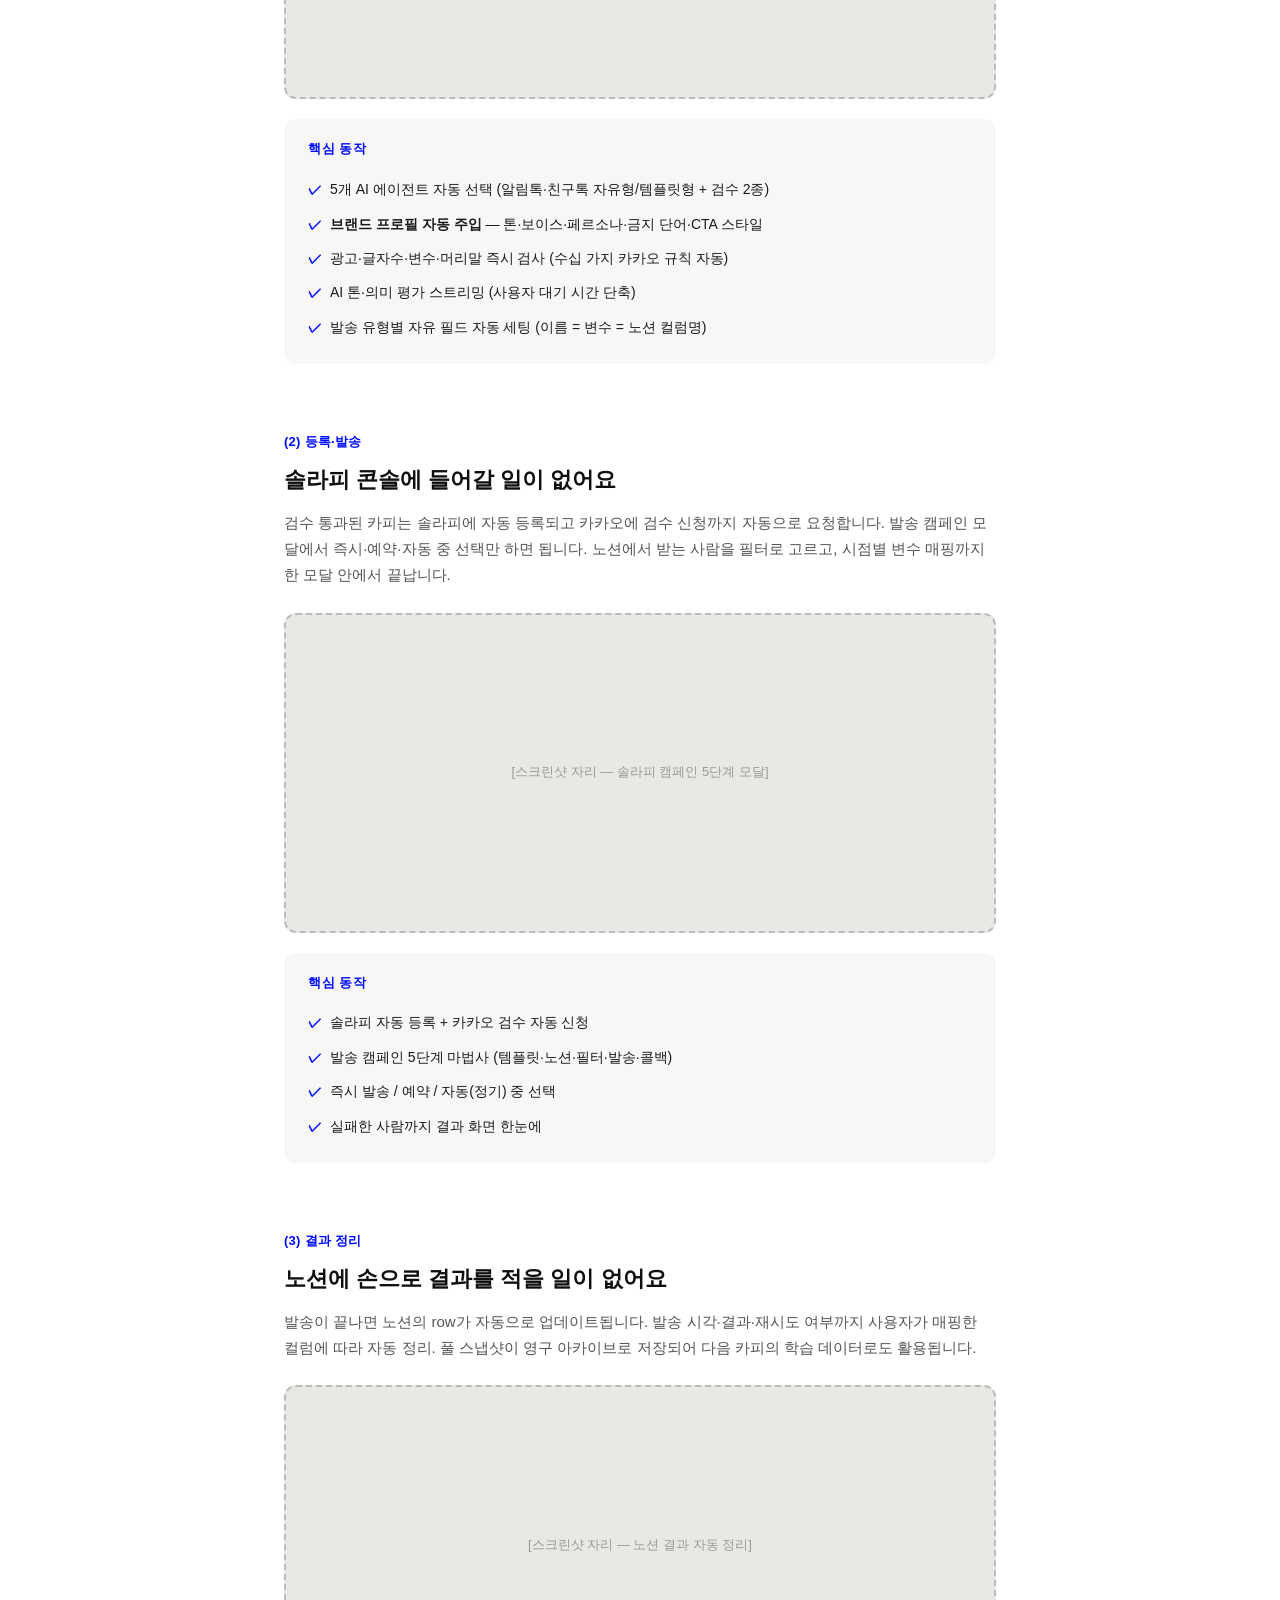
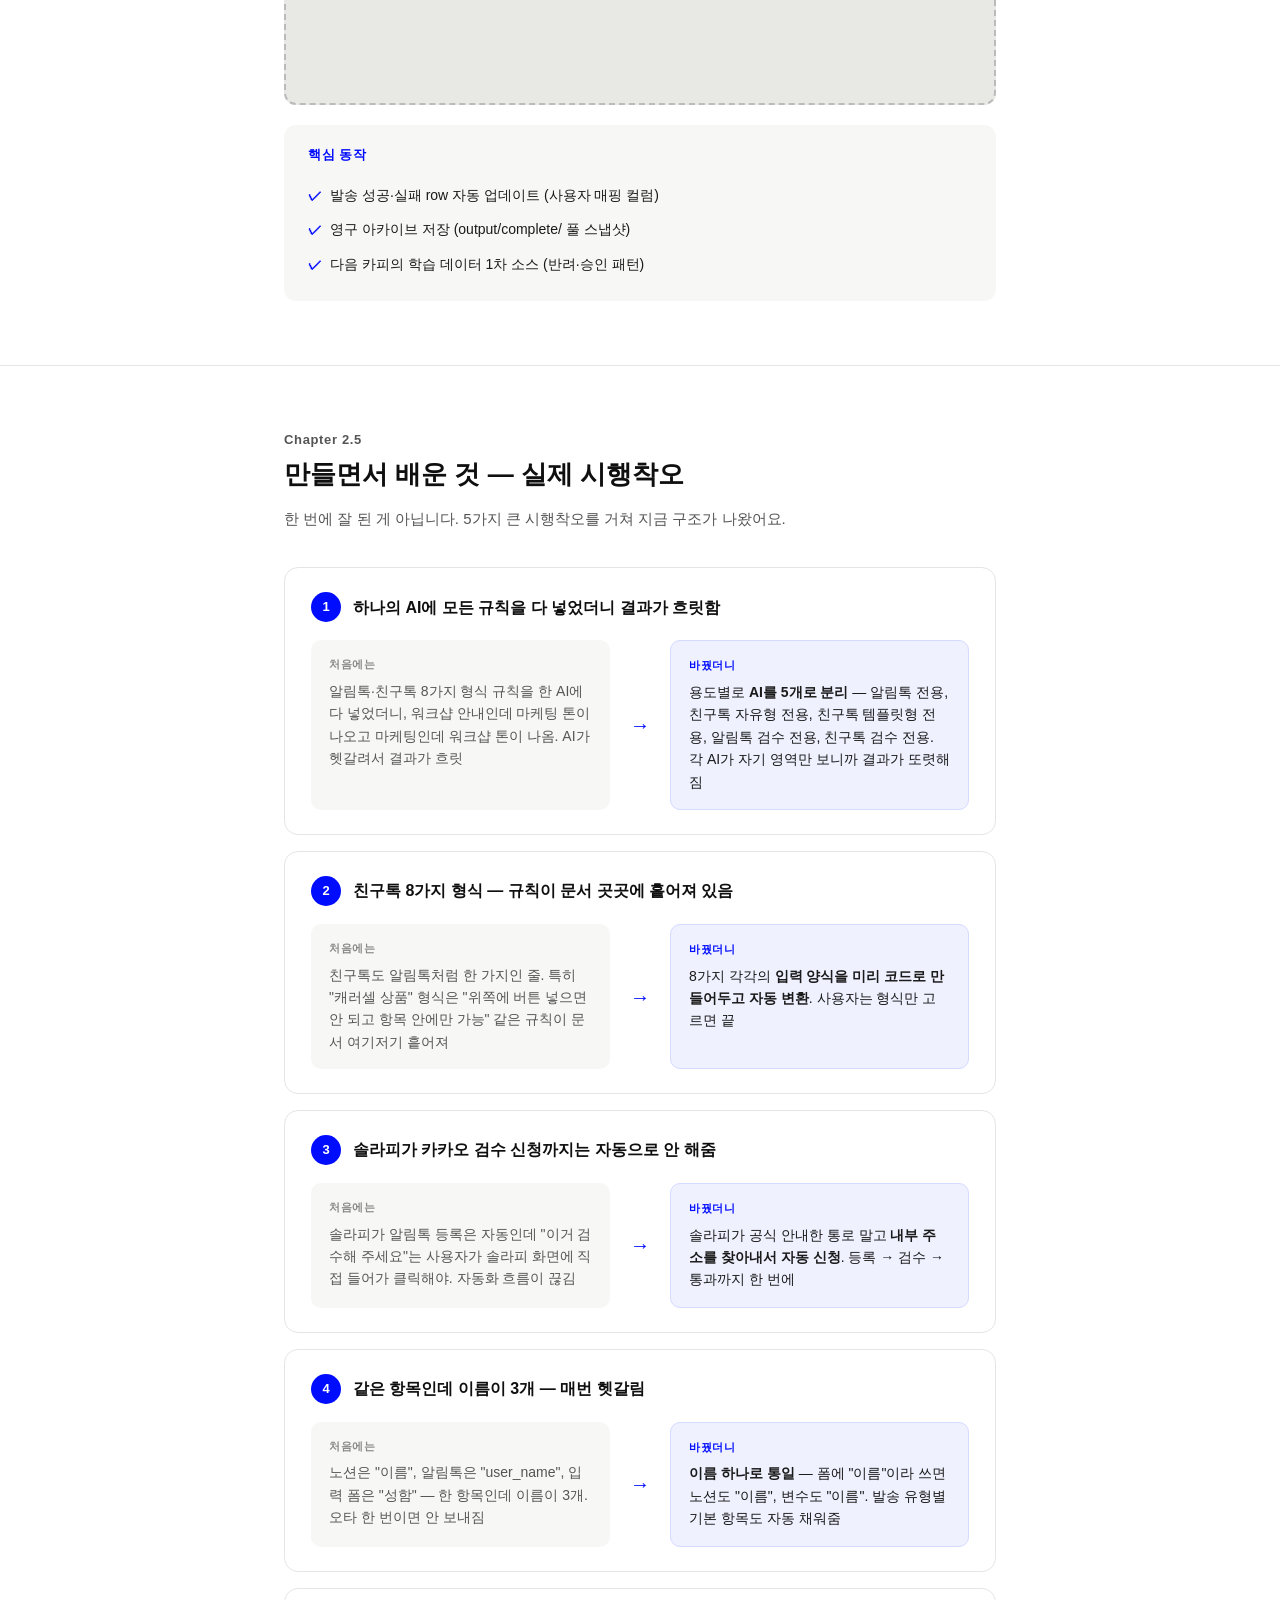
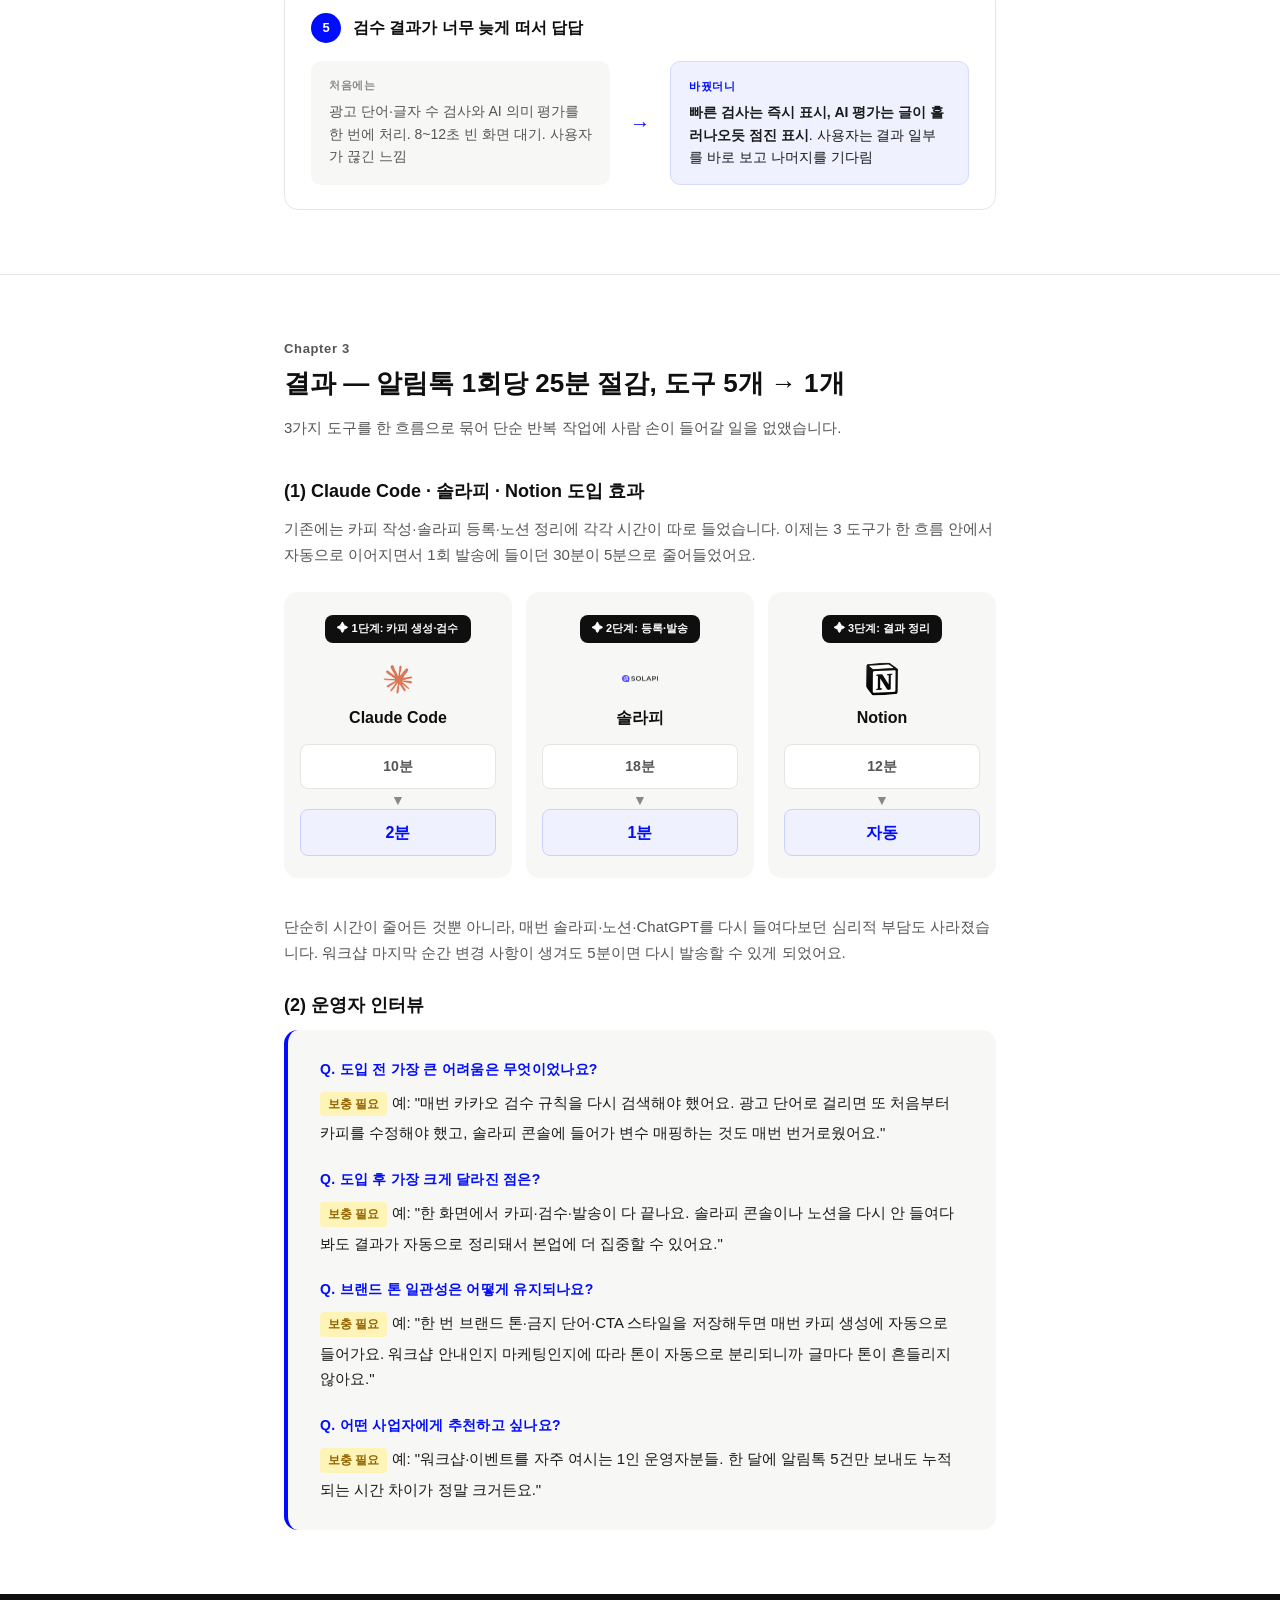
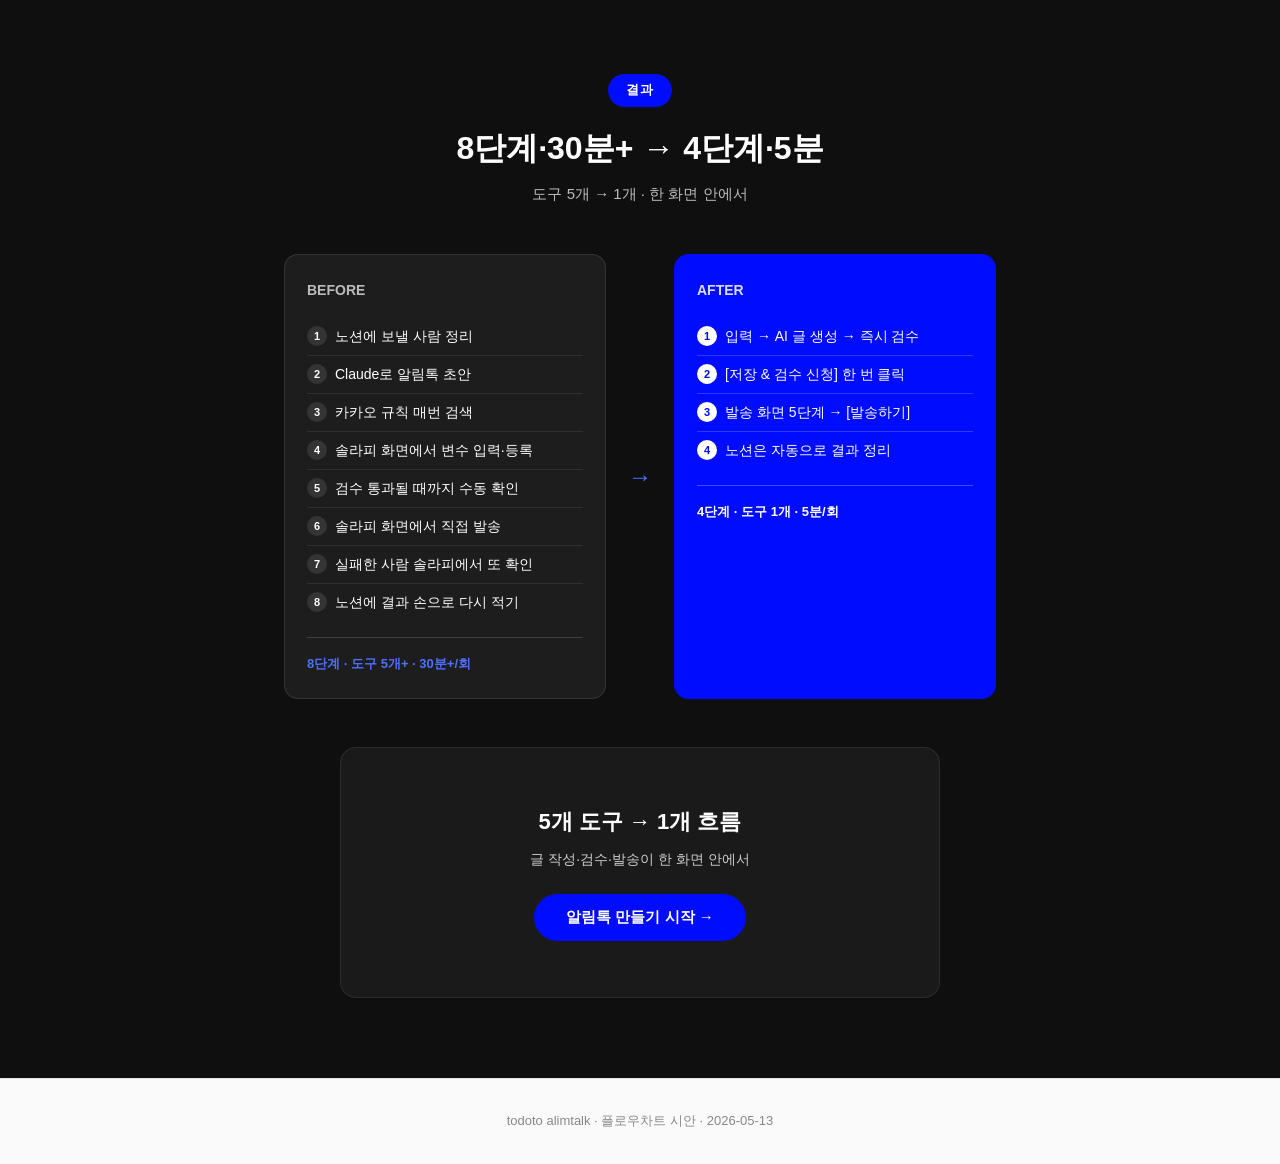
==== commit b8c0bb5f: "빨간 루프 박스 라운드 사각형(10px)·위치 안쪽 조정 + Chat GPT → Claude 정정 (박스 2 + BEFORE 리스트)" ====
--- a/alimtalk-flow.html
+++ b/alimtalk-flow.html
@@ -59,7 +59,7 @@
 
       <div class="flow-box">
         <span class="fbnum">2</span>
-        <span class="fbtext">ChatGPT로 카피 초안</span>
+        <span class="fbtext">Claude로 카피 초안</span>
         <span class="fbtime">5분</span>
       </div>
       <div class="flow-link"></div>
@@ -360,7 +360,7 @@
         <h3>BEFORE</h3>
         <ol>
           <li>노션에 보낼 사람 정리</li>
-          <li>ChatGPT로 알림톡 초안</li>
+          <li>Claude로 알림톡 초안</li>
           <li>카카오 규칙 매번 검색</li>
           <li>솔라피 화면에서 변수 입력·등록</li>
           <li>검수 통과될 때까지 수동 확인</li>
--- a/style.css
+++ b/style.css
@@ -590,8 +590,8 @@
 .flow-total {
   position: absolute;
   right: 24px;
-  top: 60px;
-  bottom: 60px;
+  top: 120px;
+  bottom: 120px;
   display: flex;
   align-items: center;
 }
@@ -606,7 +606,7 @@
   border: 2px solid #E74C3C;
   color: #E74C3C;
   padding: 12px 18px;
-  border-radius: 999px;
+  border-radius: 10px;
   font-size: 13.5px;
   font-weight: 800;
   white-space: nowrap;
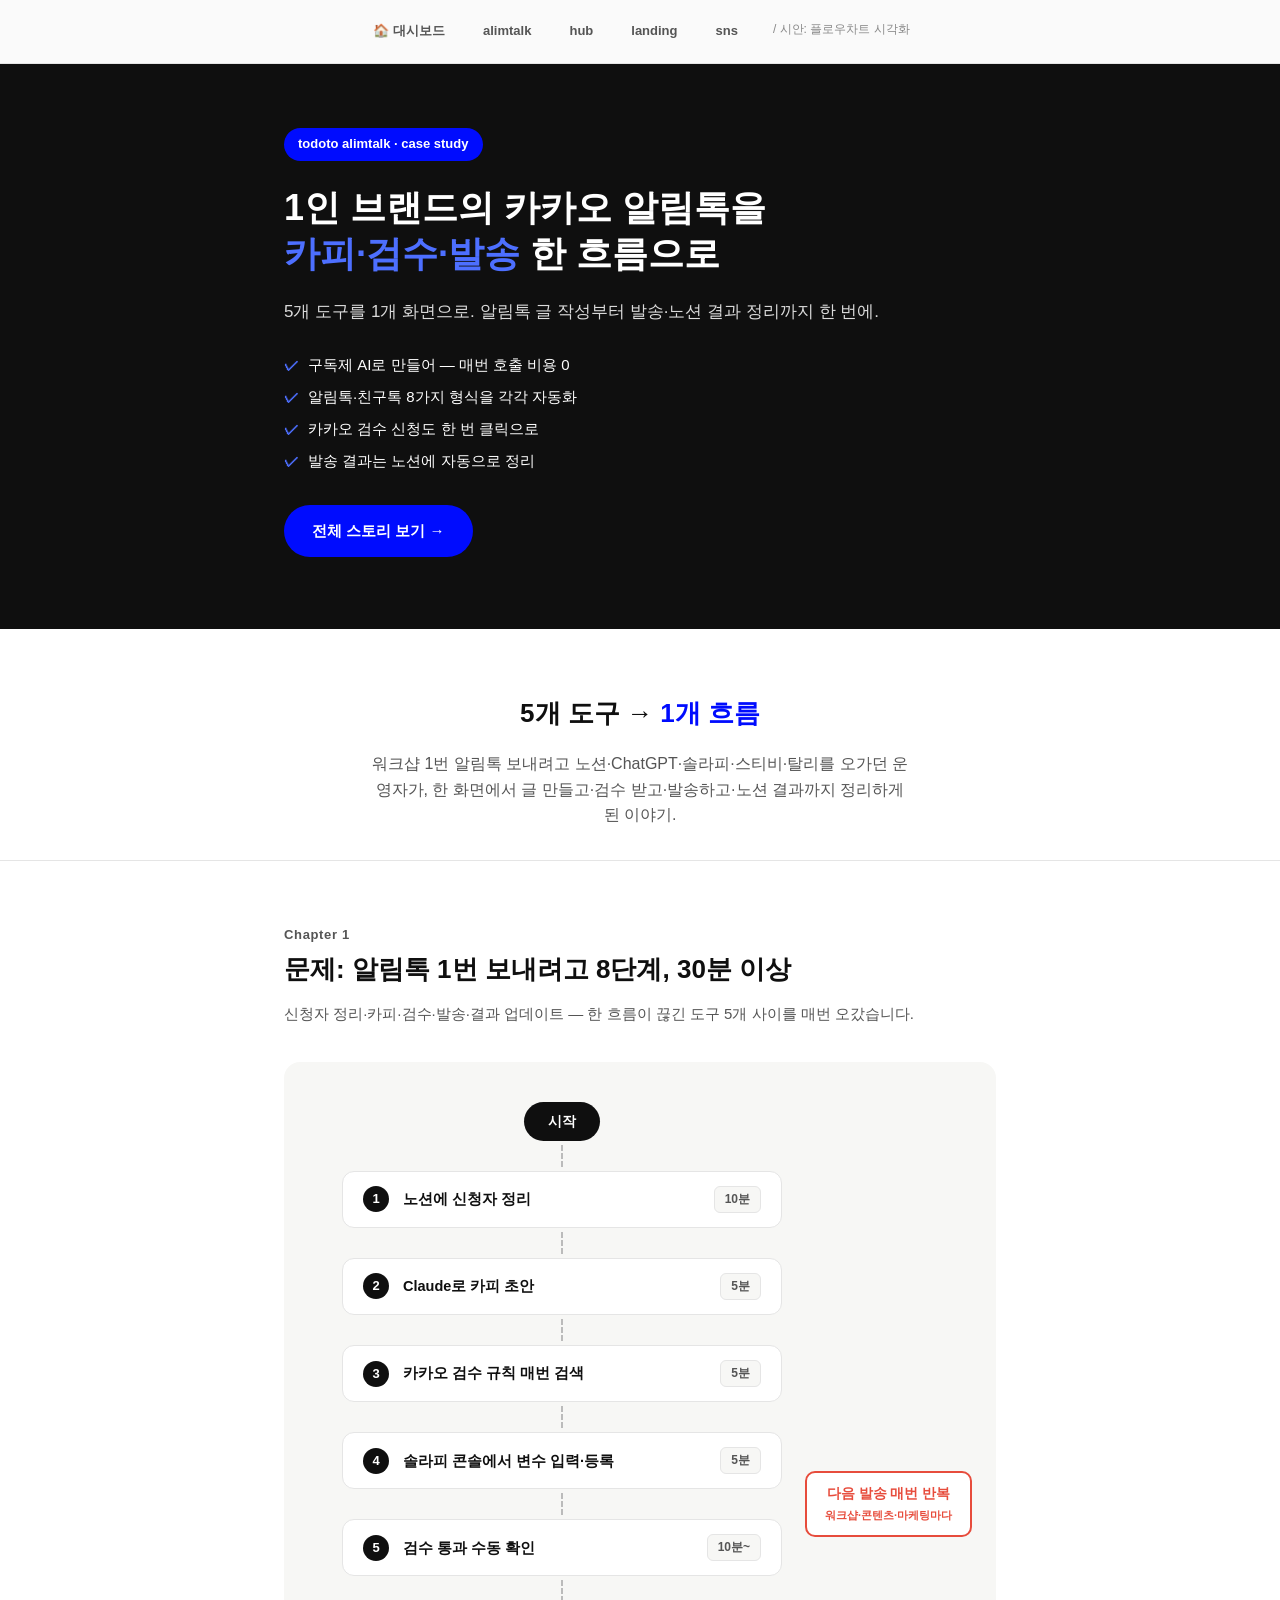
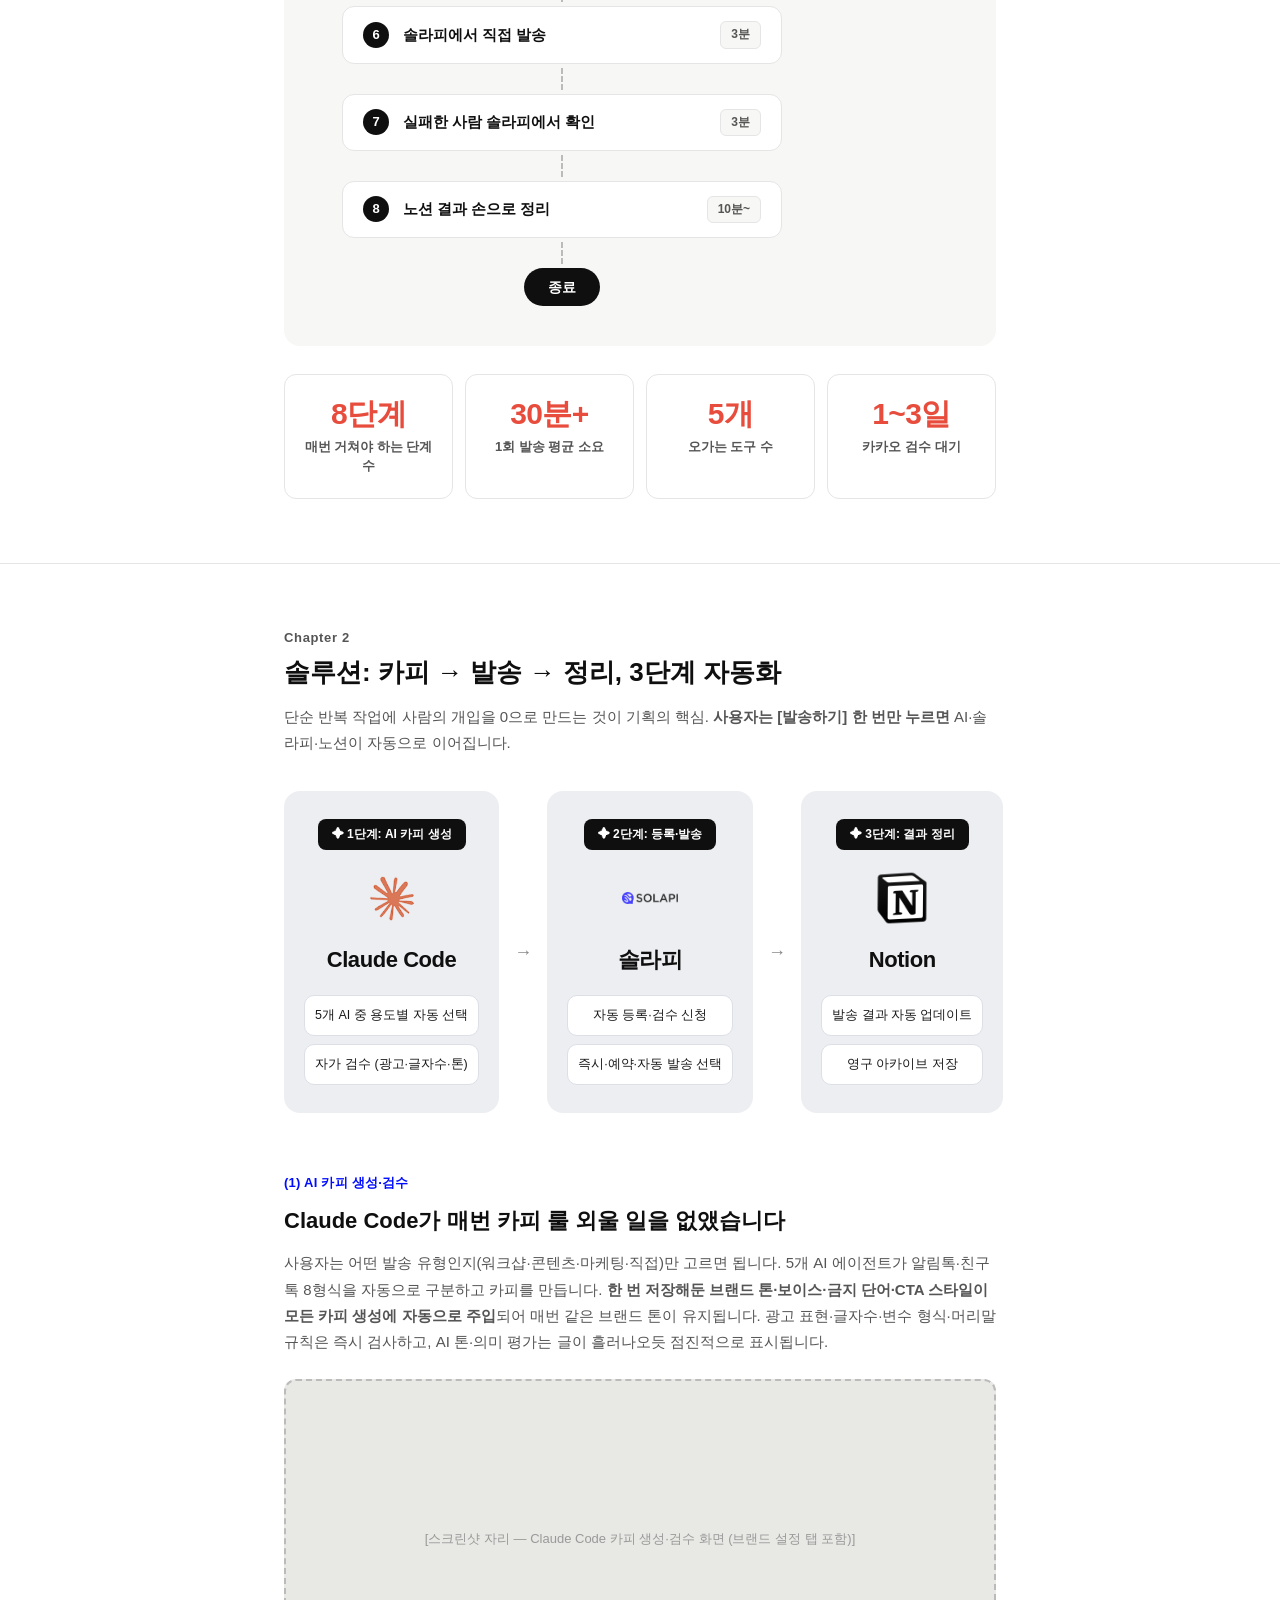
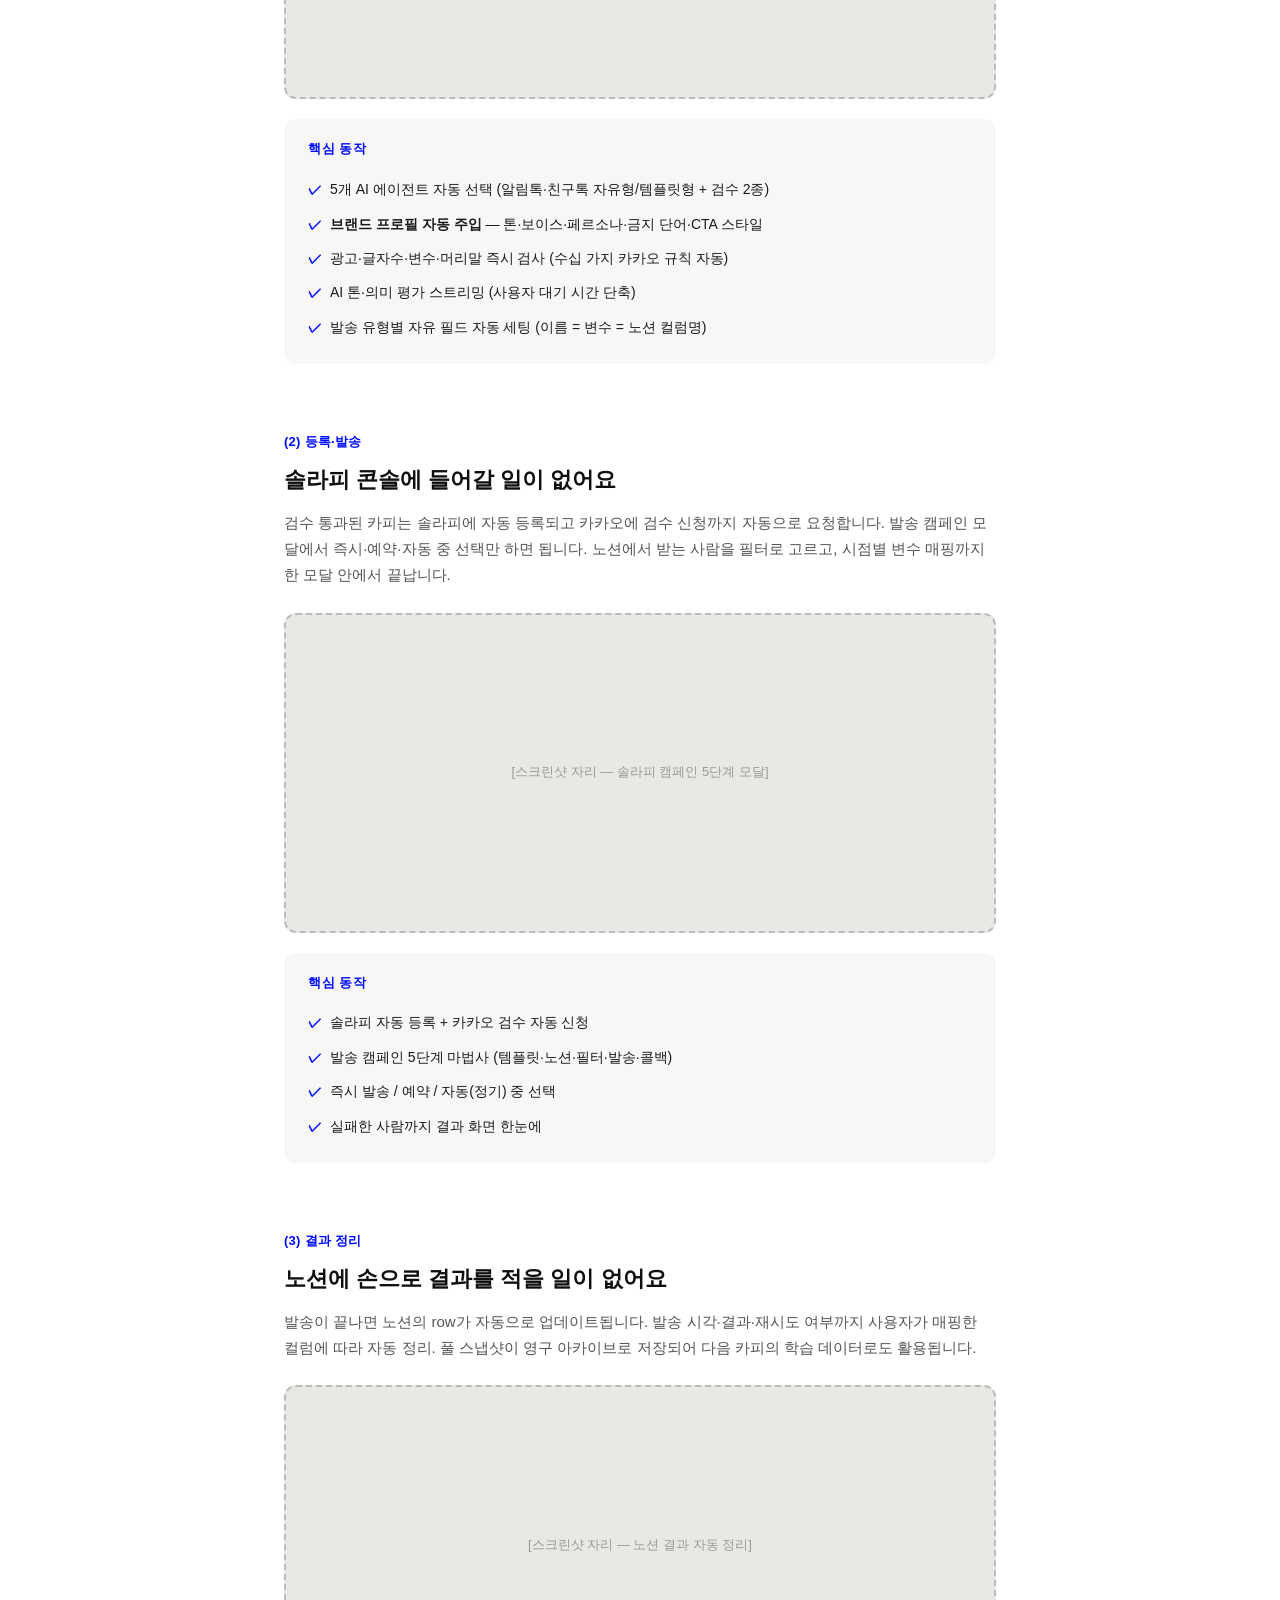
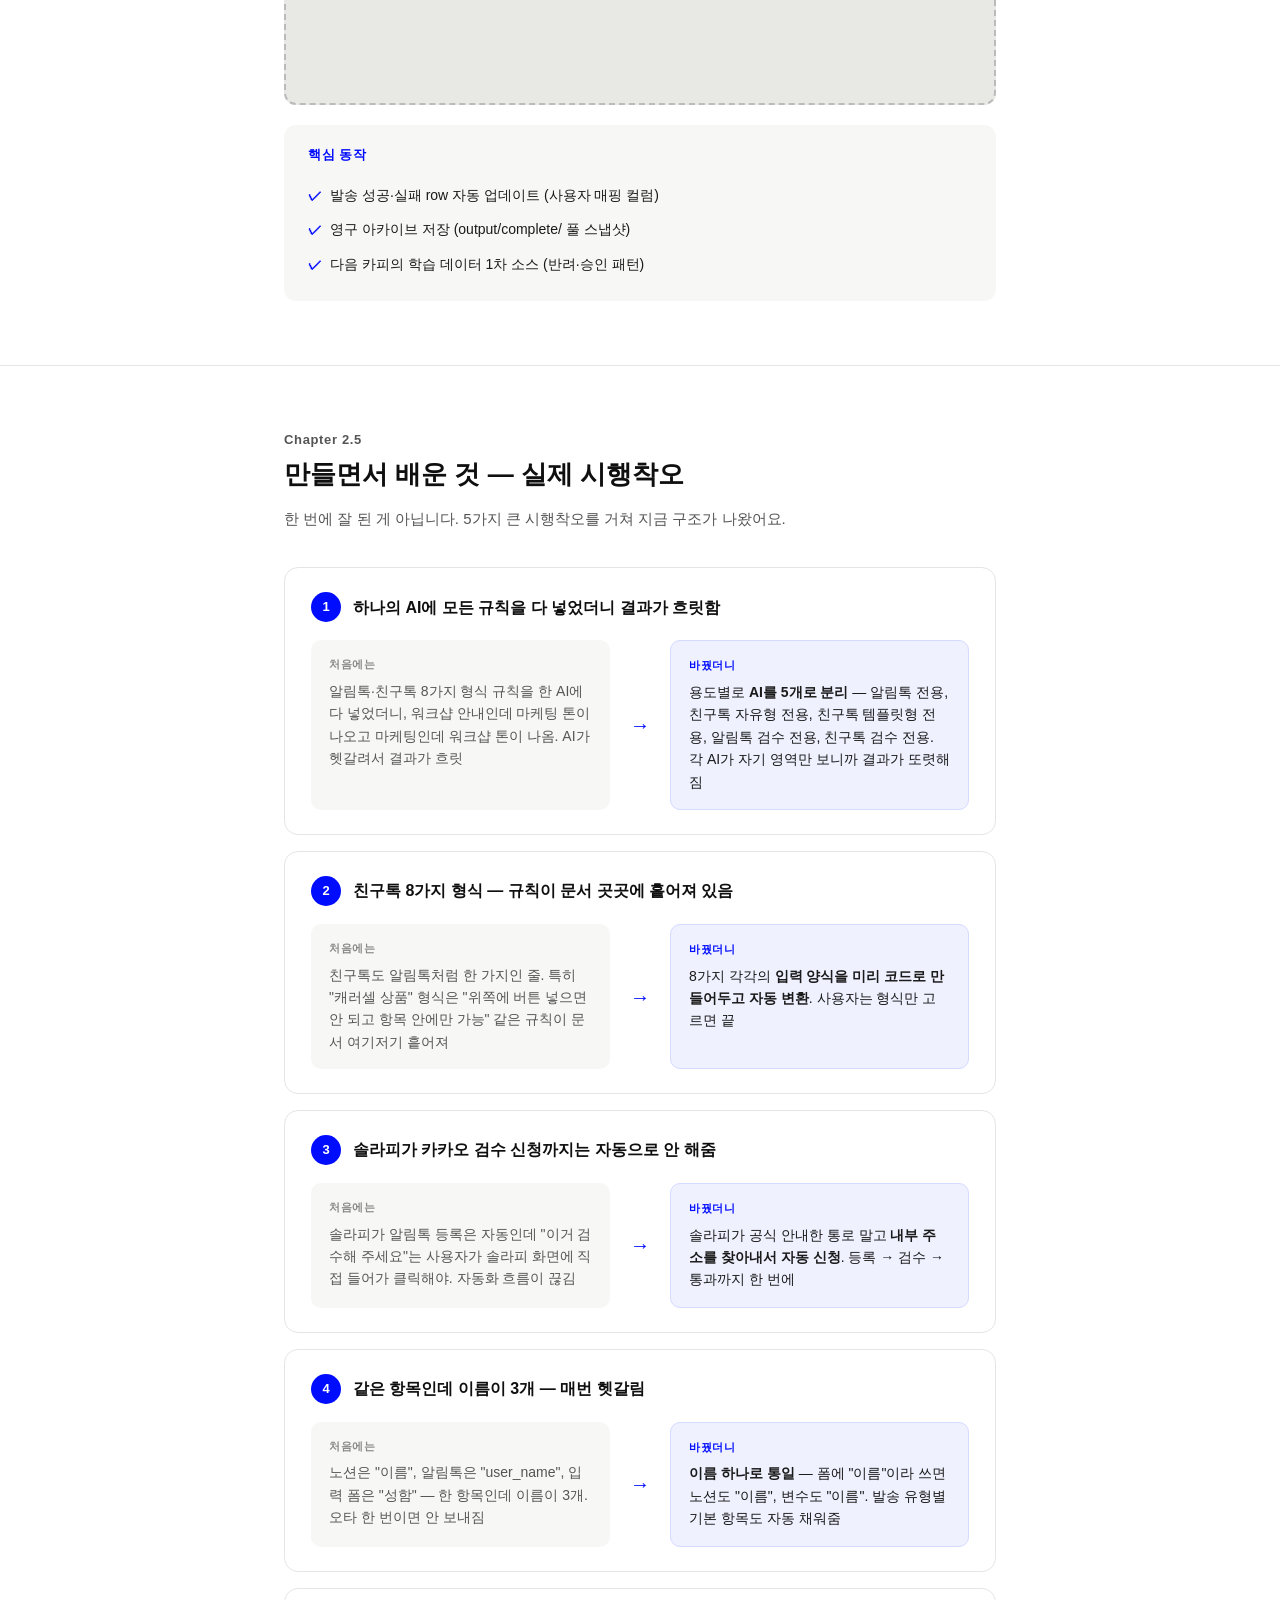
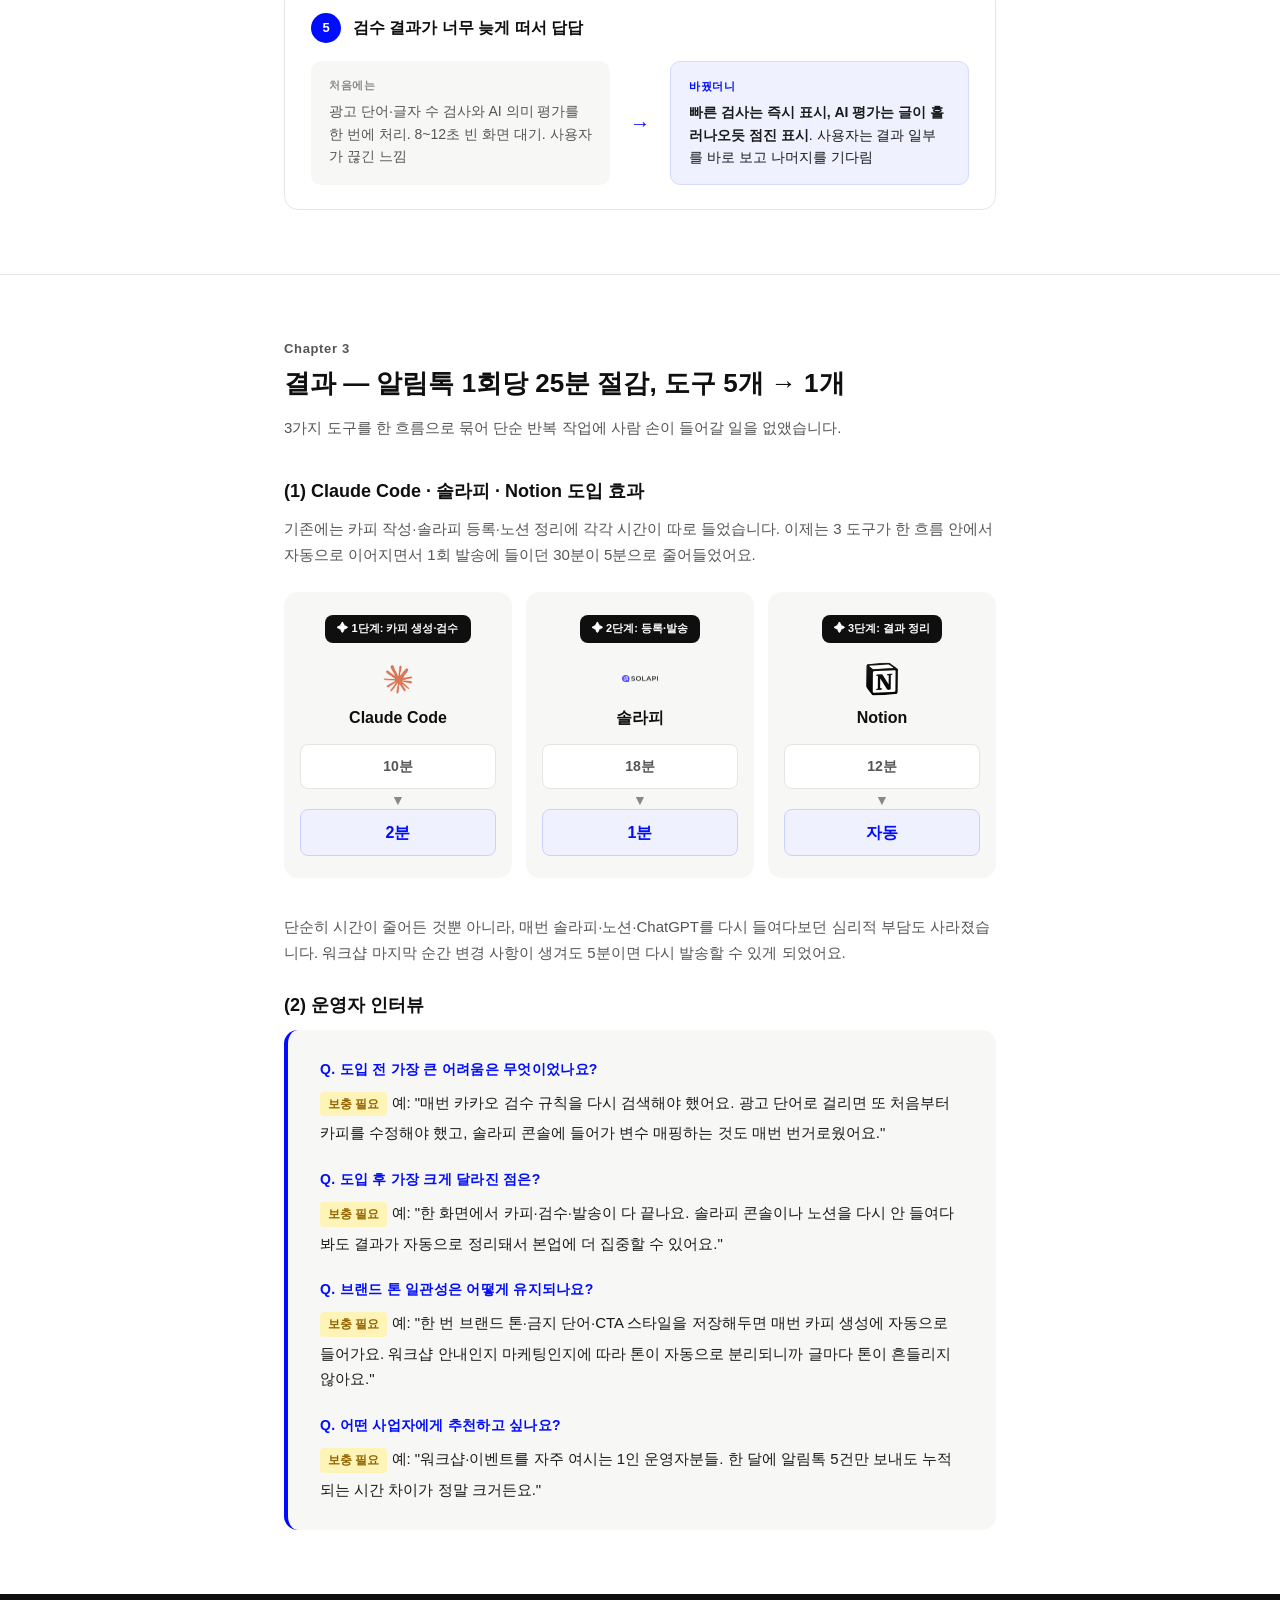
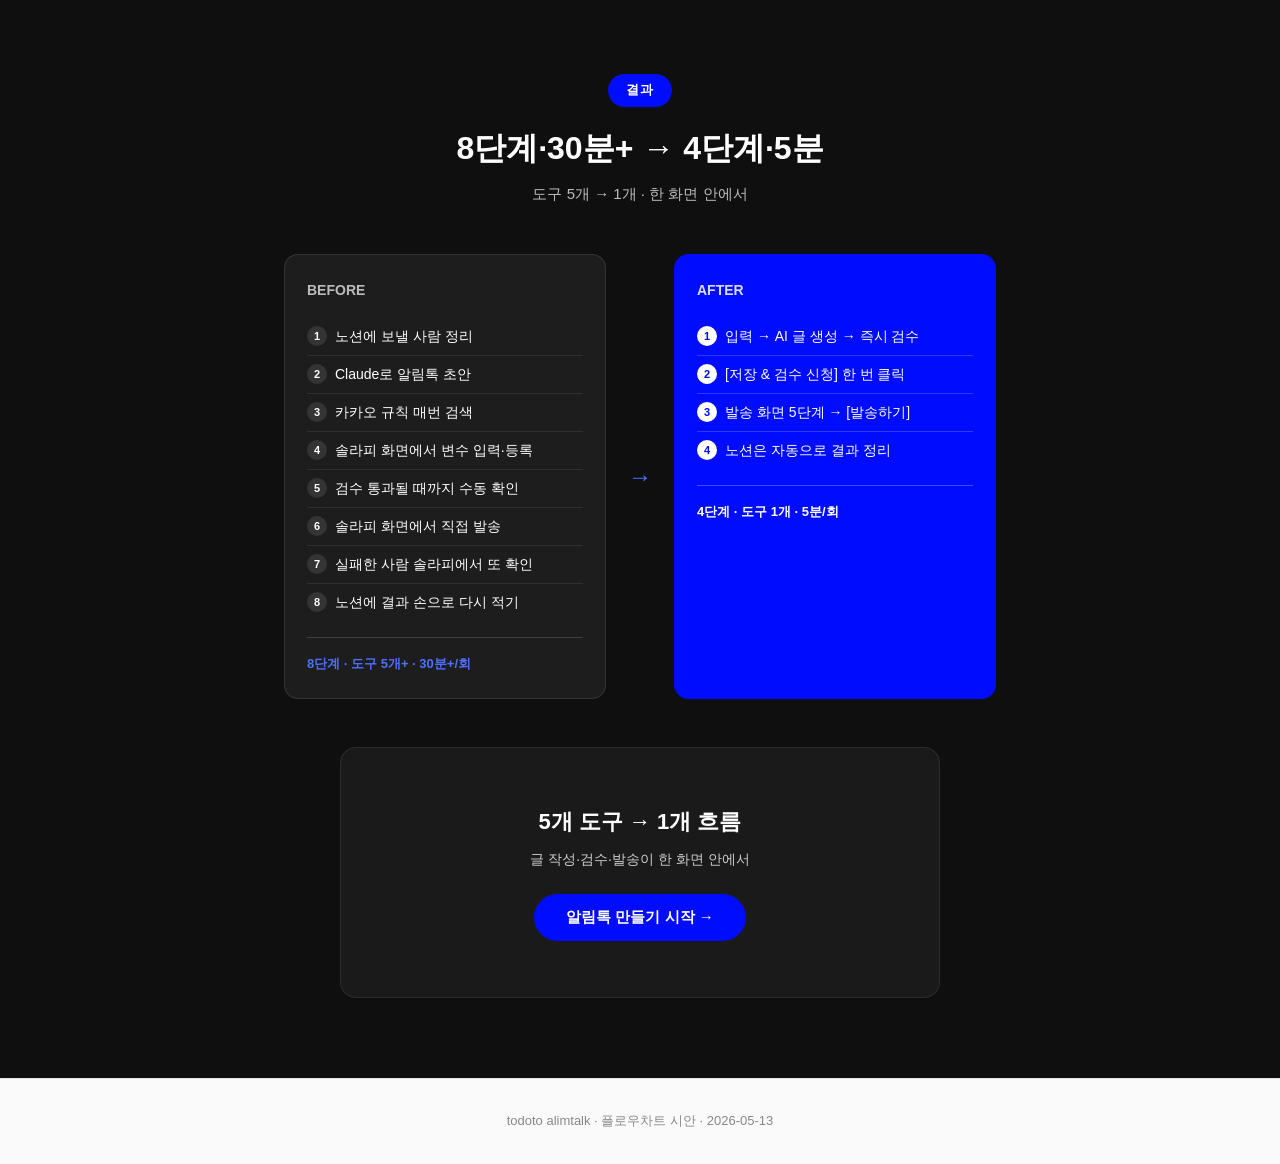
==== commit 45a1d708: "빨간 루프 박스 왼쪽 세로 라인 제거 (배지만 남김)" ====
--- a/alimtalk-flow.html
+++ b/alimtalk-flow.html
@@ -109,7 +109,6 @@
       <div class="flow-cap-wrap"><span class="flow-cap">종료</span></div>
 
       <div class="flow-total">
-        <div class="flow-total-line"></div>
         <div class="flow-total-badge">다음 발송 매번 반복<br><span style="font-size:11px;font-weight:600;display:block;margin-top:4px;">워크샵·콘텐츠·마케팅마다</span></div>
       </div>
     </div>
